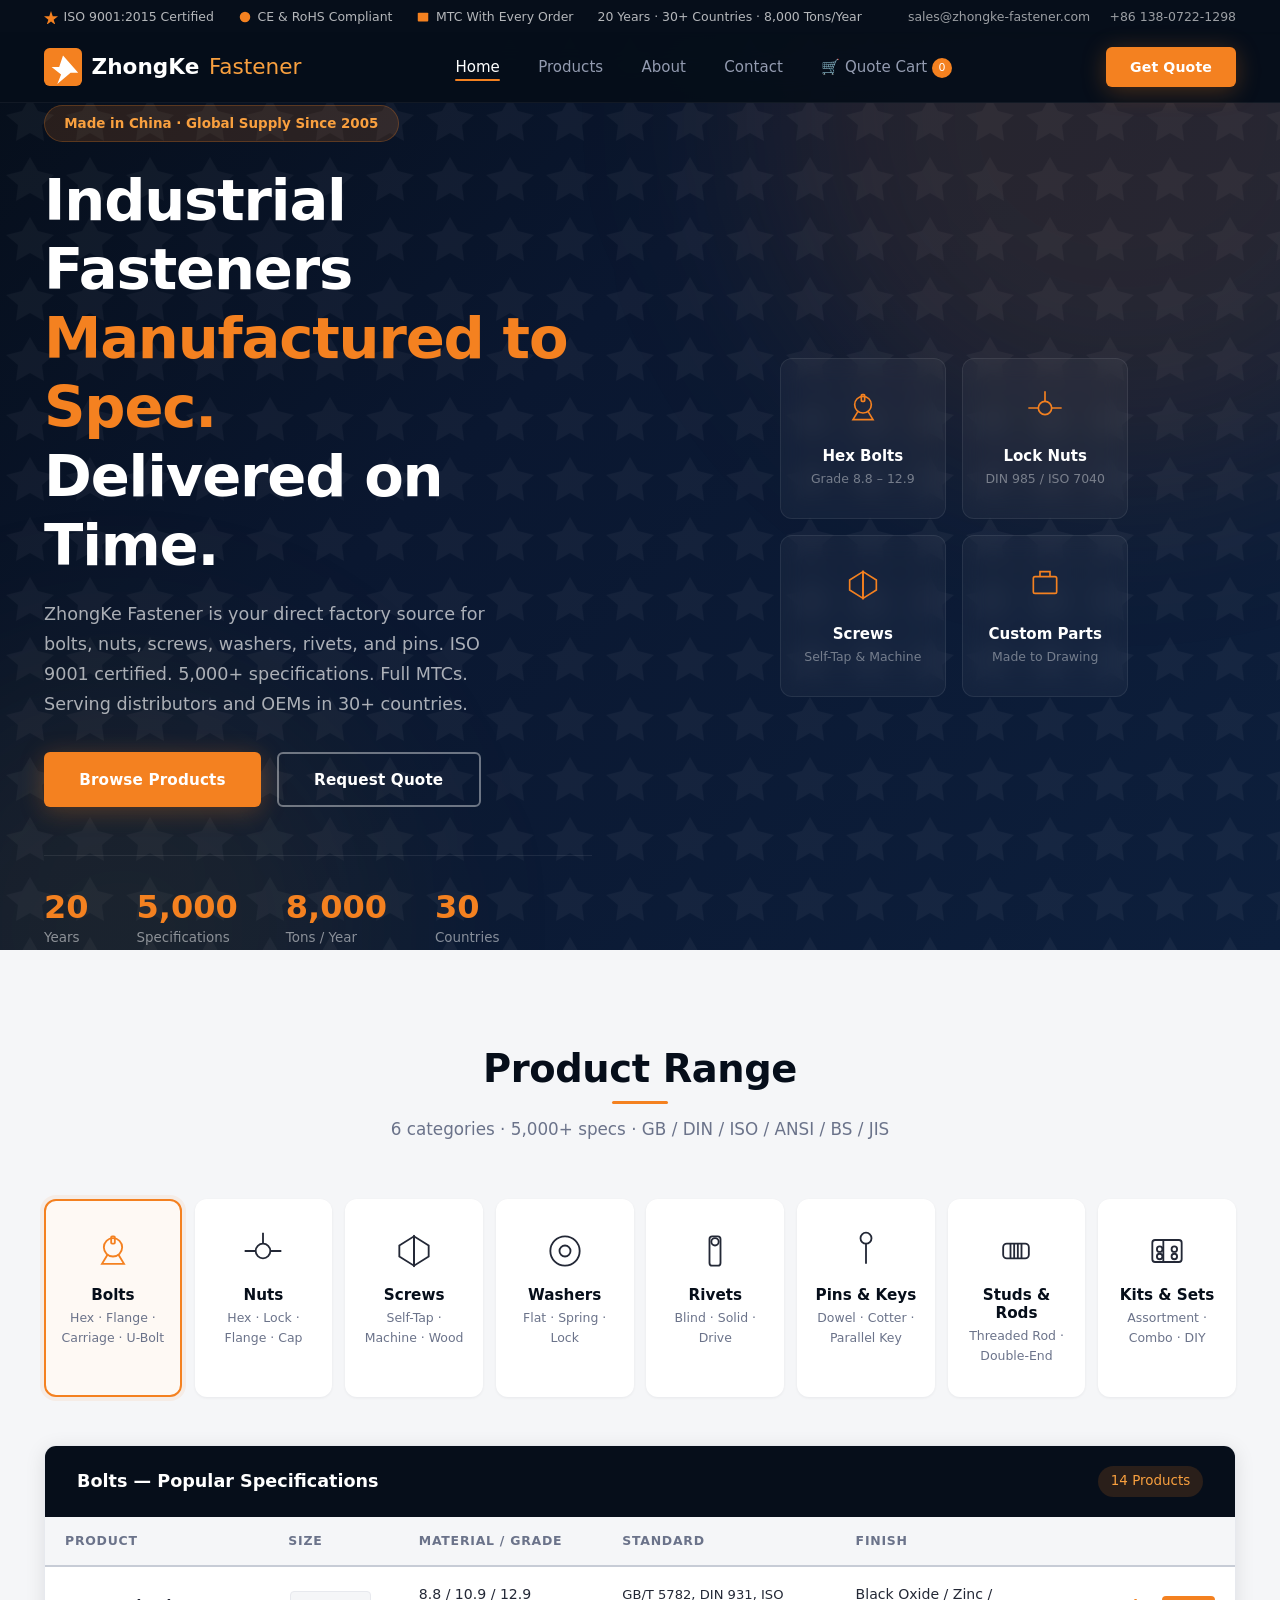
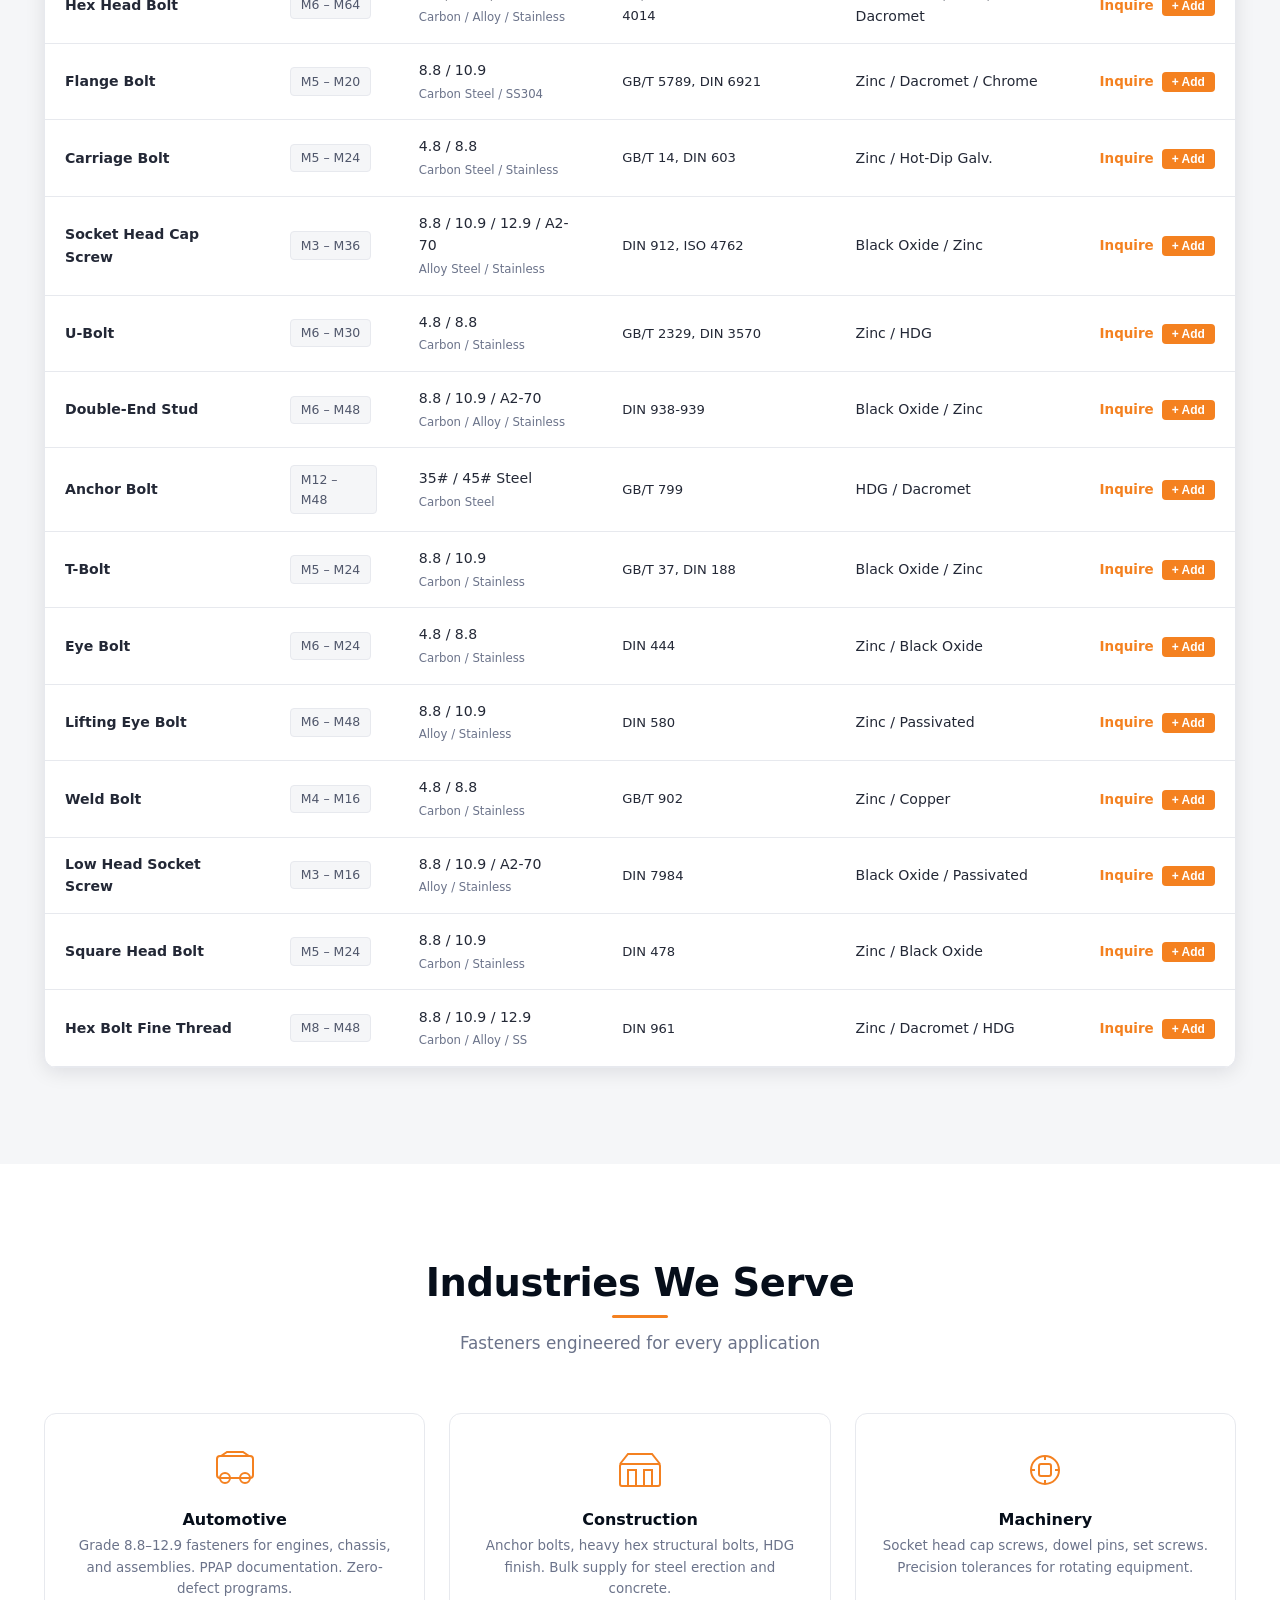
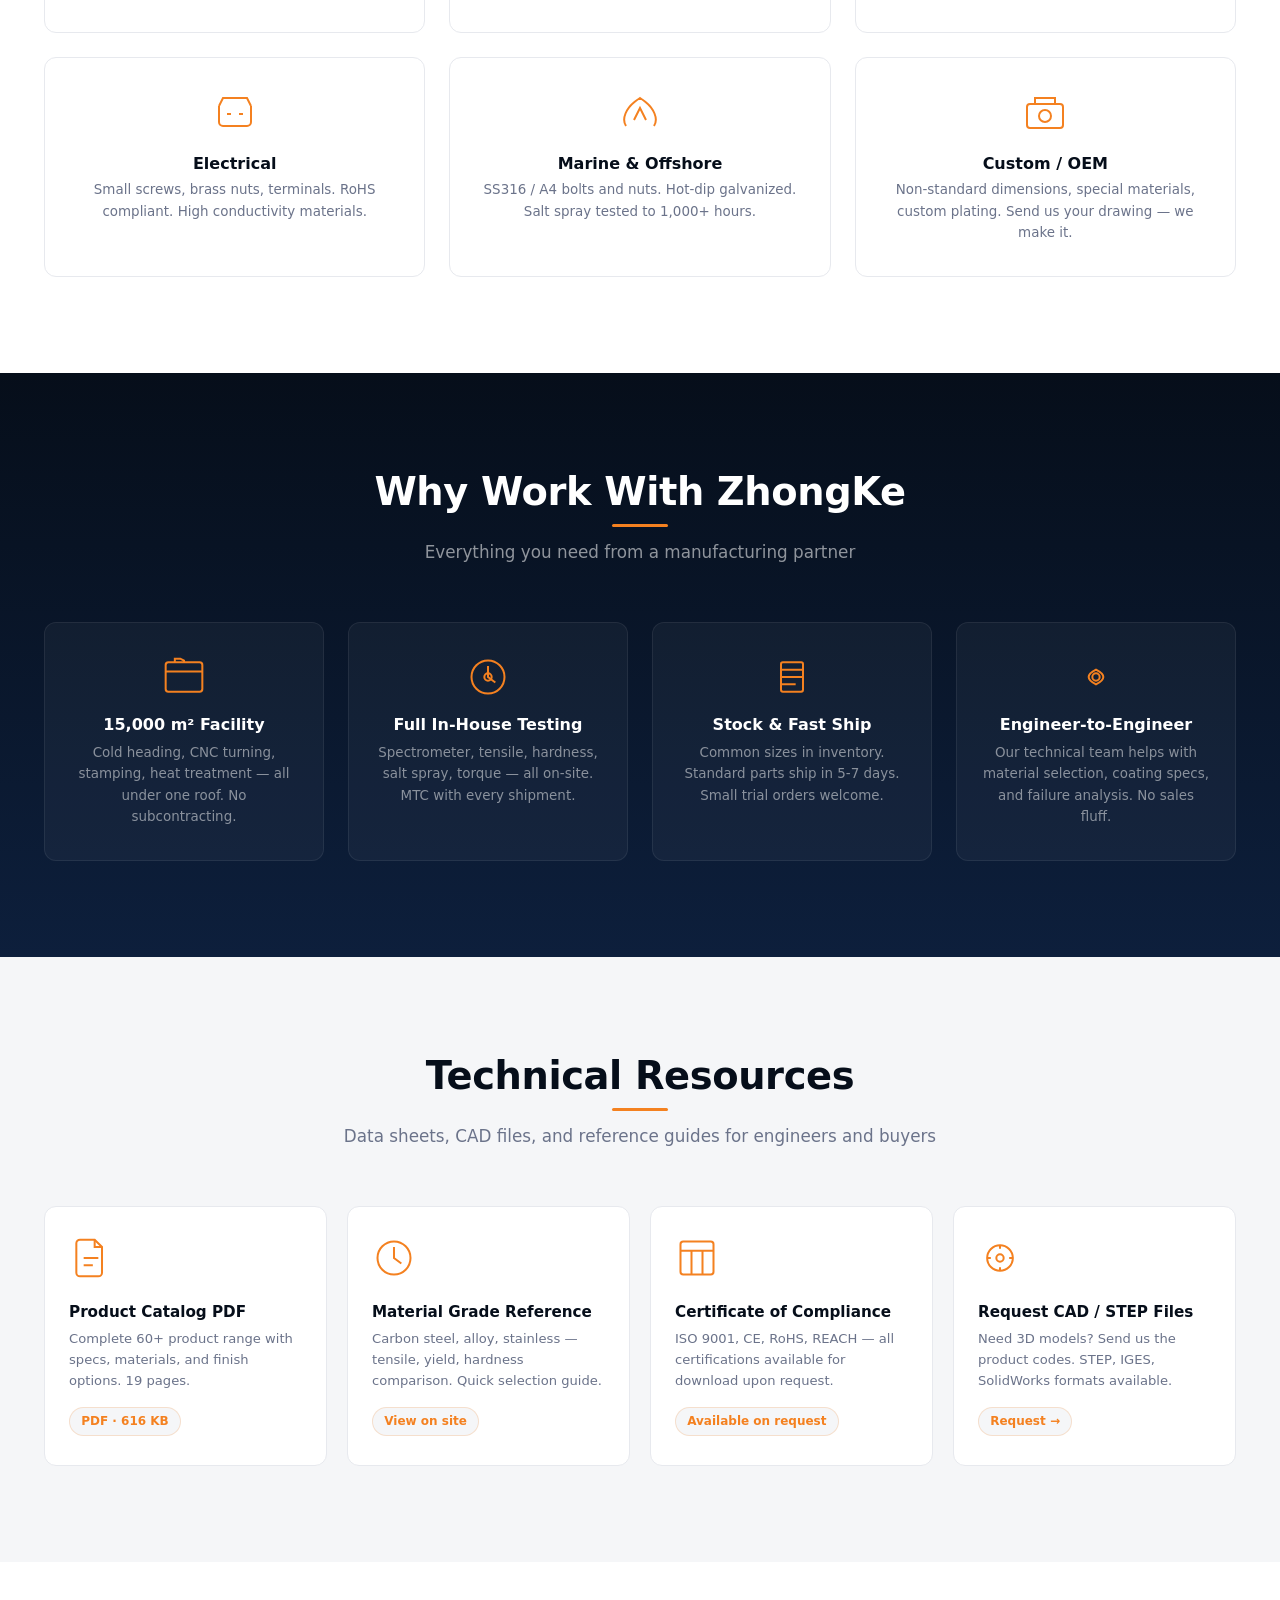
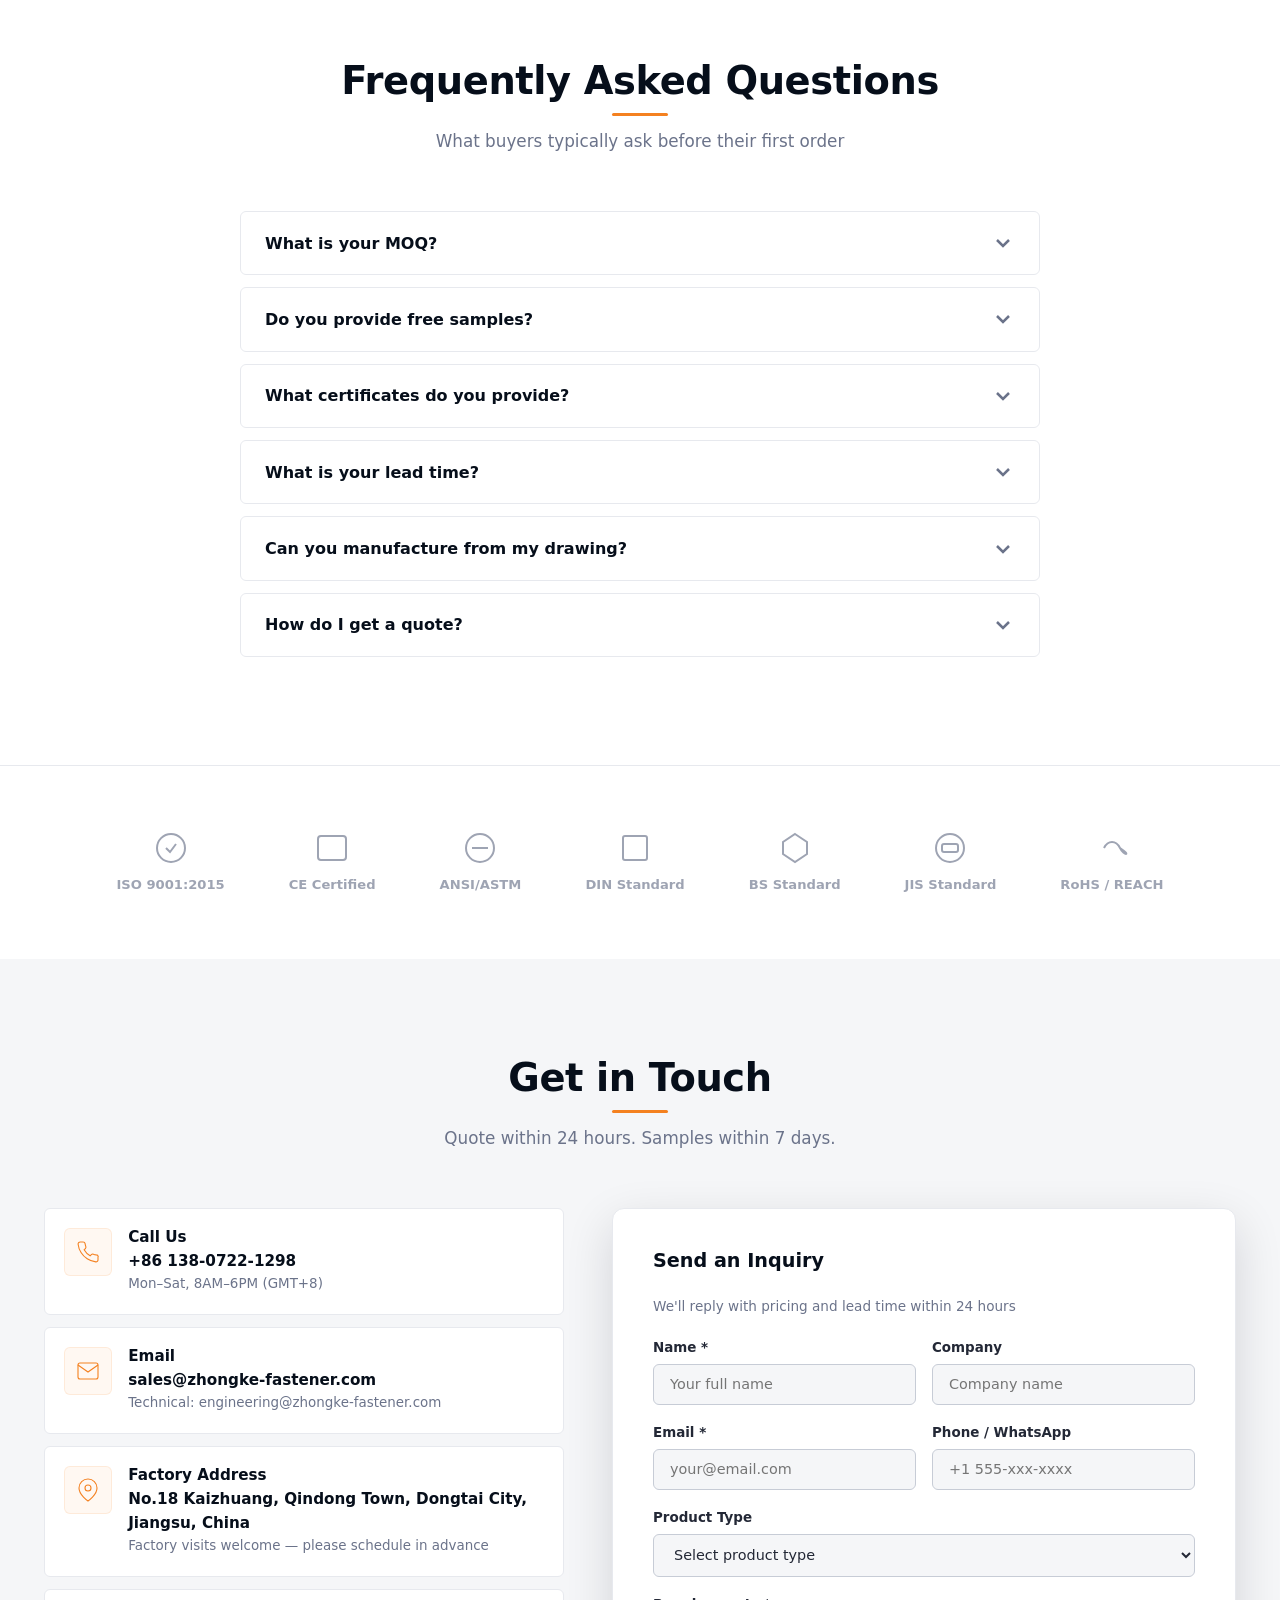
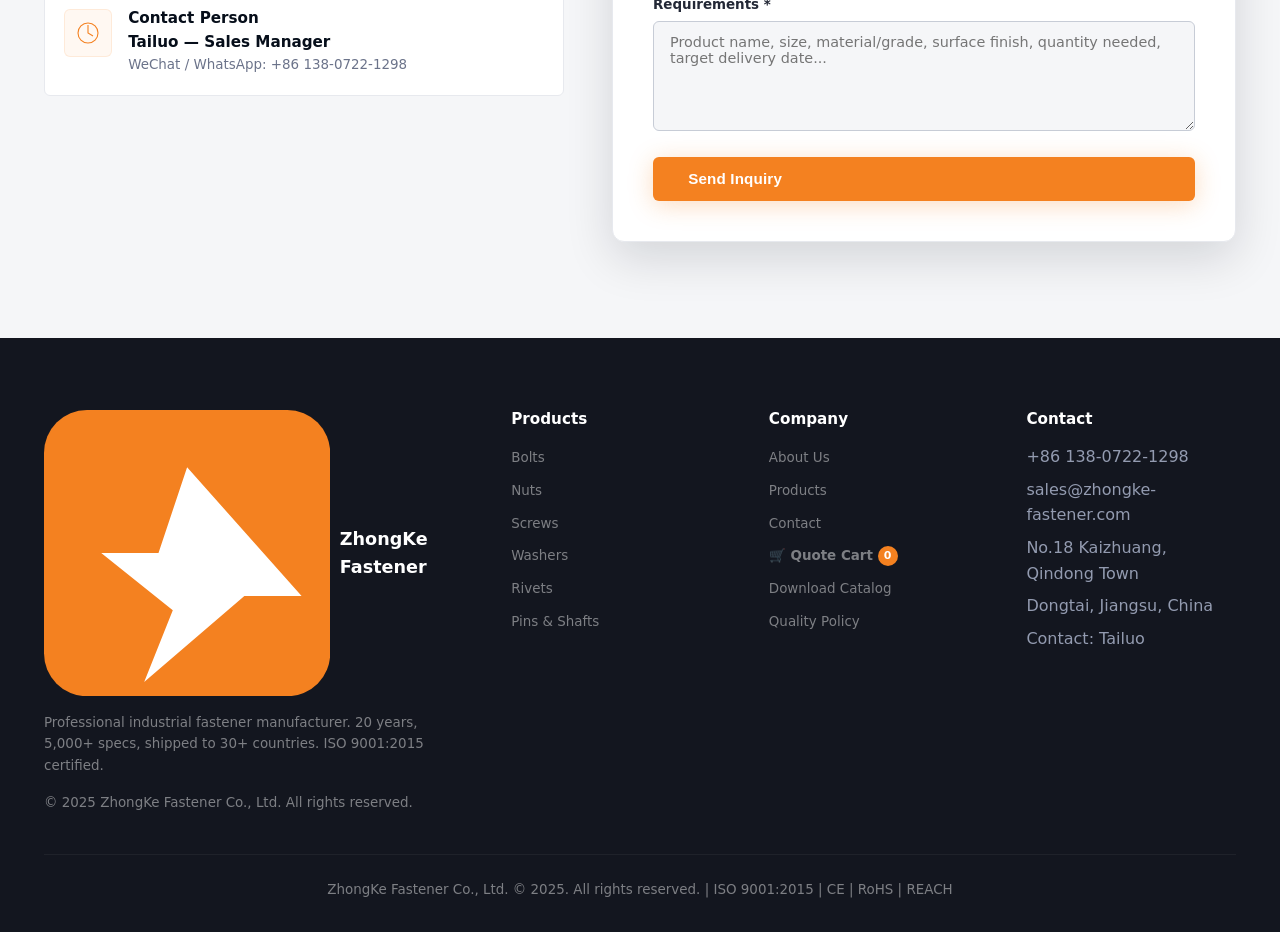
==== index.html @ 5b708c22 "Add Quote Cart + PayPal checkout to website - New cart.js: localStorage-based quote cart with add/re" ====
<!DOCTYPE html>
<html lang="en">
<head>
  <meta charset="UTF-8">
  <meta name="viewport" content="width=device-width, initial-scale=1.0">
  <meta name="description" content="ZhongKe Fastener — ISO 9001 certified industrial fastener manufacturer. Bolts, nuts, screws, washers, rivets, pins. 20 years, 5,000+ specs, shipped to 30+ countries.">
  <title>ZhongKe Fastener | Industrial Fasteners Manufacturer — Bolts, Nuts, Screws</title>
  <link rel="stylesheet" href="css/style.css">
</head>
<body>

  <!-- ====== TOP TRUST BAR ====== -->
  <div class="trust-bar">
    <div class="container">
      <div class="trust-items">
        <span><svg viewBox="0 0 16 16" fill="currentColor" width="14" height="14"><path d="M8 1l2 6h6l-5 4 2 6-5-4-5 4 2-6-5-4h6z"/></svg> ISO 9001:2015 Certified</span>
        <span><svg viewBox="0 0 16 16" fill="currentColor" width="14" height="14"><circle cx="8" cy="8" r="6"/><path d="M5 8l2 2 4-4"/></svg> CE & RoHS Compliant</span>
        <span><svg viewBox="0 0 16 16" fill="currentColor" width="14" height="14"><rect x="2" y="3" width="12" height="10" rx="1"/><path d="M5 7l2 2 4-4"/></svg> MTC With Every Order</span>
        <span>20 Years · 30+ Countries · 8,000 Tons/Year</span>
      </div>
      <div class="trust-contact">
        <a href="mailto:sales@zhongke-fastener.com">sales@zhongke-fastener.com</a>
        <a href="tel:+8613807221298">+86 138-0722-1298</a>
      </div>
    </div>
  </div>

  <!-- ====== NAVIGATION ====== -->
  <nav class="navbar" id="navbar">
    <div class="container">
      <a href="index.html" class="nav-logo">
        <svg viewBox="0 0 40 40" fill="none"><rect width="40" height="40" rx="6" fill="#f48120"/><path d="M20 8l-4 12H8l10 8-4 10 14-12h8L20 8z" fill="#fff"/></svg>
        ZhongKe <span>Fastener</span>
      </a>
      <ul class="nav-links" id="navLinks">
        <li><a href="index.html" class="active">Home</a></li>
        <li><a href="products.html">Products</a></li>
        <li><a href="about.html">About</a></li>
        <li><a href="contact.html">Contact</a></li>
        <li><a href="cart.html" class="cart-nav-link">🛒 Quote Cart <span class="cart-badge" style="display:none;background:var(--orange);color:#fff;border-radius:50%;width:20px;height:20px;font-size:11px;align-items:center;justify-content:center;vertical-align:middle;">0</span></a></li>
      </ul>
      <div class="nav-cta"><a href="contact.html" class="btn btn-primary">Get Quote</a></div>
      <button class="mobile-toggle" id="mobileToggle" aria-label="Menu"><span></span><span></span><span></span></button>
    </div>
  </nav>

  <!-- ====== HERO ====== -->
  <section class="hero">
    <div class="hero-bg-pattern"></div>
    <div class="hero-glow-1"></div><div class="hero-glow-2"></div>
    <div class="container">
      <div class="hero-content">
        <span class="hero-badge">Made in China · Global Supply Since 2005</span>
        <h1>Industrial Fasteners<br><span>Manufactured to Spec.</span><br>Delivered on Time.</h1>
        <p>ZhongKe Fastener is your direct factory source for bolts, nuts, screws, washers, rivets, and pins. ISO 9001 certified. 5,000+ specifications. Full MTCs. Serving distributors and OEMs in 30+ countries.</p>
        <div class="hero-buttons">
          <a href="products.html" class="btn btn-primary">Browse Products</a>
          <a href="contact.html" class="btn btn-outline">Request Quote</a>
        </div>
        <div class="hero-stats">
          <div class="hero-stat"><h3 class="stat-num" data-target="20">0</h3><p>Years</p></div>
          <div class="hero-stat"><h3 class="stat-num" data-target="5000">0</h3><p>Specifications</p></div>
          <div class="hero-stat"><h3 class="stat-num" data-target="8000">0</h3><p>Tons / Year</p></div>
          <div class="hero-stat"><h3 class="stat-num" data-target="30">0</h3><p>Countries</p></div>
        </div>
      </div>
      <div class="hero-visual">
        <div class="hero-prod-grid">
          <div class="hero-prod-card"><svg viewBox="0 0 48 48" fill="none" stroke="currentColor" stroke-width="2"><circle cx="24" cy="20" r="10"/><rect x="22" y="8" width="4" height="8" rx="1"/><path d="M18 28l-6 10h24l-6-10"/></svg><h4>Hex Bolts</h4><p>Grade 8.8 – 12.9</p></div>
          <div class="hero-prod-card"><svg viewBox="0 0 48 48" fill="none" stroke="currentColor" stroke-width="2"><circle cx="24" cy="24" r="8"/><path d="M24 4v12M4 24h12M44 24H32"/></svg><h4>Lock Nuts</h4><p>DIN 985 / ISO 7040</p></div>
          <div class="hero-prod-card"><svg viewBox="0 0 48 48" fill="none" stroke="currentColor" stroke-width="2"><path d="M24 40V8l16 10v12L24 40z"/><path d="M8 18l16-10v32L8 30V18z"/></svg><h4>Screws</h4><p>Self-Tap & Machine</p></div>
          <div class="hero-prod-card"><svg viewBox="0 0 48 48" fill="none" stroke="currentColor" stroke-width="2"><rect x="10" y="14" width="28" height="20" rx="2"/><path d="M18 14V8h12v6"/></svg><h4>Custom Parts</h4><p>Made to Drawing</p></div>
        </div>
      </div>
    </div>
  </section>

  <!-- ====== PRODUCT PREVIEW ====== -->
  <section class="products" id="products">
    <div class="container">
      <div class="section-title"><h2>Product Range</h2><p>6 categories · 5,000+ specs · GB / DIN / ISO / ANSI / BS / JIS</p></div>
      <div class="product-categories">
        <div class="cat-card active" data-cat="bolts"><div class="cat-icon"><svg viewBox="0 0 48 48" fill="none" stroke="currentColor" stroke-width="2"><circle cx="24" cy="20" r="10"/><rect x="22" y="8" width="4" height="8" rx="1"/><path d="M18 28l-6 10h24l-6-10"/></svg></div><h3>Bolts</h3><p>Hex · Flange · Carriage · U-Bolt</p></div>
        <div class="cat-card" data-cat="nuts"><div class="cat-icon"><svg viewBox="0 0 48 48" fill="none" stroke="currentColor" stroke-width="2"><circle cx="24" cy="24" r="8"/><path d="M24 4v12M4 24h12M44 24H32"/></svg></div><h3>Nuts</h3><p>Hex · Lock · Flange · Cap</p></div>
        <div class="cat-card" data-cat="screws"><div class="cat-icon"><svg viewBox="0 0 48 48" fill="none" stroke="currentColor" stroke-width="2"><path d="M24 40V8l16 10v12L24 40z"/><path d="M8 18l16-10v32L8 30V18z"/></svg></div><h3>Screws</h3><p>Self-Tap · Machine · Wood</p></div>
        <div class="cat-card" data-cat="washers"><div class="cat-icon"><svg viewBox="0 0 48 48" fill="none" stroke="currentColor" stroke-width="2"><circle cx="24" cy="24" r="16"/><circle cx="24" cy="24" r="6"/></svg></div><h3>Washers</h3><p>Flat · Spring · Lock</p></div>
        <div class="cat-card" data-cat="rivets"><div class="cat-icon"><svg viewBox="0 0 48 48" fill="none" stroke="currentColor" stroke-width="2"><rect x="18" y="8" width="12" height="32" rx="3"/><circle cx="24" cy="14" r="4"/></svg></div><h3>Rivets</h3><p>Blind · Solid · Drive</p></div>
        <div class="cat-card" data-cat="pins"><div class="cat-icon"><svg viewBox="0 0 48 48" fill="none" stroke="currentColor" stroke-width="2"><circle cx="24" cy="10" r="6"/><path d="M24 16v22"/></svg></div><h3>Pins & Keys</h3><p>Dowel · Cotter · Parallel Key</p></div>
        <div class="cat-card" data-cat="studs"><div class="cat-icon"><svg viewBox="0 0 48 48" fill="none" stroke="currentColor" stroke-width="2"><rect x="10" y="16" width="28" height="16" rx="4"/><line x1="18" y1="16" x2="18" y2="32"/><line x1="22" y1="16" x2="22" y2="32"/><line x1="26" y1="16" x2="26" y2="32"/><line x1="30" y1="16" x2="30" y2="32"/></svg></div><h3>Studs & Rods</h3><p>Threaded Rod · Double-End</p></div>
        <div class="cat-card" data-cat="kits"><div class="cat-icon"><svg viewBox="0 0 48 48" fill="none" stroke="currentColor" stroke-width="2"><rect x="8" y="12" width="32" height="24" rx="3"/><path d="M20 12v24"/><circle cx="16" cy="22" r="3"/><circle cx="16" cy="30" r="3"/><circle cx="32" cy="22" r="3"/><circle cx="32" cy="30" r="3"/></svg></div><h3>Kits & Sets</h3><p>Assortment · Combo · DIY</p></div>
      </div>
      <div class="product-table-wrapper" id="productTable">
        <div class="product-table-header"><h3 id="tableTitle">Bolts — Popular Specifications</h3><span class="product-count" id="productCount">12 Products</span></div>
        <div style="overflow-x:auto;"><table class="product-table"><thead><tr><th>Product</th><th>Size</th><th>Material / Grade</th><th>Standard</th><th>Finish</th><th></th></tr></thead><tbody id="tableBody"></tbody></table></div>
      </div>
    </div>
  </section>

  <!-- ====== INDUSTRY APPLICATIONS (NEW) ====== -->
  <section class="applications">
    <div class="container">
      <div class="section-title"><h2>Industries We Serve</h2><p>Fasteners engineered for every application</p></div>
      <div class="app-grid">
        <div class="app-card">
          <div class="app-icon"><svg viewBox="0 0 48 48" fill="none" stroke="currentColor" stroke-width="2"><rect x="6" y="10" width="36" height="22" rx="3"/><circle cx="14" cy="32" r="5"/><circle cx="34" cy="32" r="5"/><path d="M10 10l6-4h16l6 4"/></svg></div>
          <h4>Automotive</h4><p>Grade 8.8–12.9 fasteners for engines, chassis, and assemblies. PPAP documentation. Zero-defect programs.</p>
        </div>
        <div class="app-card">
          <div class="app-icon"><svg viewBox="0 0 48 48" fill="none" stroke="currentColor" stroke-width="2"><rect x="4" y="18" width="40" height="22" rx="2"/><path d="M4 18l8-10h24l8 10"/><rect x="12" y="24" width="8" height="16"/><rect x="28" y="24" width="8" height="16"/></svg></div>
          <h4>Construction</h4><p>Anchor bolts, heavy hex structural bolts, HDG finish. Bulk supply for steel erection and concrete.</p>
        </div>
        <div class="app-card">
          <div class="app-icon"><svg viewBox="0 0 48 48" fill="none" stroke="currentColor" stroke-width="2"><circle cx="24" cy="24" r="14"/><path d="M24 10v4M24 34v4M10 24h4M34 24h4"/><rect x="18" y="18" width="12" height="12" rx="2"/></svg></div>
          <h4>Machinery</h4><p>Socket head cap screws, dowel pins, set screws. Precision tolerances for rotating equipment.</p>
        </div>
        <div class="app-card">
          <div class="app-icon"><svg viewBox="0 0 48 48" fill="none" stroke="currentColor" stroke-width="2"><path d="M8 16l4-8h24l4 8M8 16v16a4 4 0 004 4h24a4 4 0 004-4V16"/><path d="M16 24h4M28 24h4"/></svg></div>
          <h4>Electrical</h4><p>Small screws, brass nuts, terminals. RoHS compliant. High conductivity materials.</p>
        </div>
        <div class="app-card">
          <div class="app-icon"><svg viewBox="0 0 48 48" fill="none" stroke="currentColor" stroke-width="2"><path d="M10 36C6 30 8 18 24 8c16 10 18 22 14 28"/><path d="M18 30l6-12 6 12"/></svg></div>
          <h4>Marine & Offshore</h4><p>SS316 / A4 bolts and nuts. Hot-dip galvanized. Salt spray tested to 1,000+ hours.</p>
        </div>
        <div class="app-card">
          <div class="app-icon"><svg viewBox="0 0 48 48" fill="none" stroke="currentColor" stroke-width="2"><rect x="6" y="14" width="36" height="24" rx="3"/><path d="M14 14V8h20v6"/><circle cx="24" cy="26" r="6"/></svg></div>
          <h4>Custom / OEM</h4><p>Non-standard dimensions, special materials, custom plating. Send us your drawing — we make it.</p>
        </div>
      </div>
    </div>
  </section>

  <!-- ====== WHY US ====== -->
  <section class="capability">
    <div class="container">
      <div class="section-title"><h2>Why Work With ZhongKe</h2><p>Everything you need from a manufacturing partner</p></div>
      <div class="cap-grid">
        <div class="cap-card">
          <div class="cap-icon"><svg viewBox="0 0 48 48" fill="none" stroke="currentColor" stroke-width="2.2"><rect x="4" y="8" width="40" height="32" rx="3"/><path d="M4 18h40M14 8V4h6l4 2v2"/></svg></div>
          <h3>15,000 m² Facility</h3>
          <p>Cold heading, CNC turning, stamping, heat treatment — all under one roof. No subcontracting.</p>
        </div>
        <div class="cap-card">
          <div class="cap-icon"><svg viewBox="0 0 48 48" fill="none" stroke="currentColor" stroke-width="2.2"><circle cx="24" cy="24" r="18"/><path d="M24 12v12l8 6"/><circle cx="24" cy="24" r="4"/></svg></div>
          <h3>Full In-House Testing</h3>
          <p>Spectrometer, tensile, hardness, salt spray, torque — all on-site. MTC with every shipment.</p>
        </div>
        <div class="cap-card">
          <div class="cap-icon"><svg viewBox="0 0 48 48" fill="none" stroke="currentColor" stroke-width="2.2"><rect x="12" y="8" width="24" height="32" rx="2"/><path d="M12 16h24M12 24h24M12 32h16"/></svg></div>
          <h3>Stock & Fast Ship</h3>
          <p>Common sizes in inventory. Standard parts ship in 5-7 days. Small trial orders welcome.</p>
        </div>
        <div class="cap-card">
          <div class="cap-icon"><svg viewBox="0 0 48 48" fill="none" stroke="currentColor" stroke-width="2.2"><path d="M16 24c0-4 8-8 8-8s8 4 8 8-8 8-8 8-8-4-8-8z"/><circle cx="24" cy="24" r="4"/></svg></div>
          <h3>Engineer-to-Engineer</h3>
          <p>Our technical team helps with material selection, coating specs, and failure analysis. No sales fluff.</p>
        </div>
      </div>
    </div>
  </section>

  <!-- ====== TECHNICAL RESOURCES (NEW) ====== -->
  <section class="tech-resources">
    <div class="container">
      <div class="section-title"><h2>Technical Resources</h2><p>Data sheets, CAD files, and reference guides for engineers and buyers</p></div>
      <div class="resource-grid">
        <a href="catalog.html" class="resource-card">
          <div class="res-icon"><svg viewBox="0 0 48 48" fill="none" stroke="currentColor" stroke-width="2.2"><path d="M12 4h16l8 8v28a4 4 0 01-4 4H12a4 4 0 01-4-4V8a4 4 0 014-4z"/><path d="M28 4v8h8"/><path d="M16 24h16M16 32h10"/></svg></div>
          <h4>Product Catalog PDF</h4>
          <p>Complete 60+ product range with specs, materials, and finish options. 19 pages.</p>
          <span class="res-tag">PDF · 616 KB</span>
        </a>
        <div class="resource-card">
          <div class="res-icon"><svg viewBox="0 0 48 48" fill="none" stroke="currentColor" stroke-width="2.2"><circle cx="24" cy="24" r="18"/><path d="M24 12v12l8 6"/></svg></div>
          <h4>Material Grade Reference</h4>
          <p>Carbon steel, alloy, stainless — tensile, yield, hardness comparison. Quick selection guide.</p>
          <span class="res-tag">View on site</span>
        </div>
        <div class="resource-card">
          <div class="res-icon"><svg viewBox="0 0 48 48" fill="none" stroke="currentColor" stroke-width="2.2"><rect x="6" y="6" width="36" height="36" rx="3"/><path d="M6 16h36"/><path d="M18 16v26"/><path d="M30 16v26"/></svg></div>
          <h4>Certificate of Compliance</h4>
          <p>ISO 9001, CE, RoHS, REACH — all certifications available for download upon request.</p>
          <span class="res-tag">Available on request</span>
        </div>
        <a href="contact.html" class="resource-card">
          <div class="res-icon"><svg viewBox="0 0 48 48" fill="none" stroke="currentColor" stroke-width="2.2"><circle cx="24" cy="24" r="14"/><path d="M24 10v4M24 34v4M10 24h4M34 24h4"/><circle cx="24" cy="24" r="4"/></svg></div>
          <h4>Request CAD / STEP Files</h4>
          <p>Need 3D models? Send us the product codes. STEP, IGES, SolidWorks formats available.</p>
          <span class="res-tag">Request →</span>
        </a>
      </div>
    </div>
  </section>

  <!-- ====== FAQ ====== -->
  <section class="faq">
    <div class="container">
      <div class="section-title"><h2>Frequently Asked Questions</h2><p>What buyers typically ask before their first order</p></div>
      <div class="faq-list">
        <div class="faq-item"><button class="faq-question">What is your MOQ? <span class="faq-arrow"><svg viewBox="0 0 24 24" fill="none" stroke="currentColor" stroke-width="2.5"><path d="M6 9l6 6 6-6"/></svg></span></button><div class="faq-answer"><p>Standard parts: 500–1,000 pcs per size. Custom parts: 200–500 pcs. We're flexible on trial orders — contact us with your requirements.</p></div></div>
        <div class="faq-item"><button class="faq-question">Do you provide free samples? <span class="faq-arrow"><svg viewBox="0 0 24 24" fill="none" stroke="currentColor" stroke-width="2.5"><path d="M6 9l6 6 6-6"/></svg></span></button><div class="faq-answer"><p>Yes — free samples of standard products (you cover shipping). For custom parts, tooling fee applies, refundable on first production order.</p></div></div>
        <div class="faq-item"><button class="faq-question">What certificates do you provide? <span class="faq-arrow"><svg viewBox="0 0 24 24" fill="none" stroke="currentColor" stroke-width="2.5"><path d="M6 9l6 6 6-6"/></svg></span></button><div class="faq-answer"><p>ISO 9001:2015. Material Test Certificates (MTC / mill certs) with every order. PPAP Level 2, SGS/TUV/BV third-party inspection available on request.</p></div></div>
        <div class="faq-item"><button class="faq-question">What is your lead time? <span class="faq-arrow"><svg viewBox="0 0 24 24" fill="none" stroke="currentColor" stroke-width="2.5"><path d="M6 9l6 6 6-6"/></svg></span></button><div class="faq-answer"><p>Standard parts: 5–7 working days. Custom parts: 15–25 working days. Sea freight: 25–40 days. Air freight: 5–8 days. Express (DHL): 3–5 days.</p></div></div>
        <div class="faq-item"><button class="faq-question">Can you manufacture from my drawing? <span class="faq-arrow"><svg viewBox="0 0 24 24" fill="none" stroke="currentColor" stroke-width="2.5"><path d="M6 9l6 6 6-6"/></svg></span></button><div class="faq-answer"><p>Absolutely. Send PDF / DWG / STEP. Our engineers review within 24 hours. NDA available on request. Non-standard sizes, special threads, custom heads — all possible.</p></div></div>
        <div class="faq-item"><button class="faq-question">How do I get a quote? <span class="faq-arrow"><svg viewBox="0 0 24 24" fill="none" stroke="currentColor" stroke-width="2.5"><path d="M6 9l6 6 6-6"/></svg></span></button><div class="faq-answer"><p>Email sales@zhongke-fastener.com with product name, size, material/grade, finish, and quantity. We'll reply with pricing, lead time, and shipping options within 24 hours.</p></div></div>
      </div>
    </div>
  </section>

  <!-- ====== CERTIFICATIONS ====== -->
  <section class="certs">
    <div class="container">
      <div class="cert-strip">
        <div class="cert-item"><div class="cert-icon"><svg viewBox="0 0 36 36" fill="none" stroke="currentColor" stroke-width="2"><circle cx="18" cy="18" r="14"/><path d="M13 18l4 4 6-8"/></svg></div><p>ISO 9001:2015</p></div>
        <div class="cert-item"><div class="cert-icon"><svg viewBox="0 0 36 36" fill="none" stroke="currentColor" stroke-width="2"><rect x="4" y="6" width="28" height="24" rx="3"/></svg></div><p>CE Certified</p></div>
        <div class="cert-item"><div class="cert-icon"><svg viewBox="0 0 36 36" fill="none" stroke="currentColor" stroke-width="2"><circle cx="18" cy="18" r="14"/><path d="M10 18h16"/></svg></div><p>ANSI/ASTM</p></div>
        <div class="cert-item"><div class="cert-icon"><svg viewBox="0 0 36 36" fill="none" stroke="currentColor" stroke-width="2"><rect x="6" y="6" width="24" height="24" rx="2"/></svg></div><p>DIN Standard</p></div>
        <div class="cert-item"><div class="cert-icon"><svg viewBox="0 0 36 36" fill="none" stroke="currentColor" stroke-width="2"><path d="M18 4l12 8v12l-12 8-12-8V12z"/></svg></div><p>BS Standard</p></div>
        <div class="cert-item"><div class="cert-icon"><svg viewBox="0 0 36 36" fill="none" stroke="currentColor" stroke-width="2"><circle cx="18" cy="18" r="14"/><rect x="10" y="14" width="16" height="8" rx="2"/></svg></div><p>JIS Standard</p></div>
        <div class="cert-item"><div class="cert-icon"><svg viewBox="0 0 36 36" fill="none" stroke="currentColor" stroke-width="2"><path d="M10 18c4-8 12-8 16 0 4 8 12 8 0 0"/></svg></div><p>RoHS / REACH</p></div>
      </div>
    </div>
  </section>

  <!-- ====== CONTACT ====== -->
  <section class="contact" id="contact">
    <div class="container">
      <div class="section-title"><h2>Get in Touch</h2><p>Quote within 24 hours. Samples within 7 days.</p></div>
      <div class="contact-grid">
        <div class="contact-info">
          <div class="contact-card">
            <div class="contact-icon-big"><svg viewBox="0 0 48 48" fill="none" stroke="currentColor" stroke-width="2.2"><path d="M44 33.8v6a4 4 0 01-4.4 4A39.6 39.6 0 0122.4 37.6a39 39 0 01-12-12A39.6 39.6 0 014.2 8.4 4 4 0 018.2 4h6a4 4 0 014 3.4c.26 1.9.72 3.8 1.4 5.6a4 4 0 01-.9 4.2l-2.5 2.5a32 32 0 0012 12l2.5-2.5a4 4 0 014.2-.9c1.8.7 3.7 1.1 5.6 1.4a4 4 0 014 3.4z"/></svg></div>
            <div><h3>Call Us</h3><p class="contact-val">+86 138-0722-1298</p><p>Mon–Sat, 8AM–6PM (GMT+8)</p></div>
          </div>
          <div class="contact-card">
            <div class="contact-icon-big"><svg viewBox="0 0 48 48" fill="none" stroke="currentColor" stroke-width="2.2"><path d="M8 8h32c2.2 0 4 1.8 4 4v24c0 2.2-1.8 4-4 4H8c-2.2 0-4-1.8-4-4V12c0-2.2 1.8-4 4-4z"/><polyline points="44,12 24,26 4,12"/></svg></div>
            <div><h3>Email</h3><p class="contact-val">sales@zhongke-fastener.com</p><p>Technical: engineering@zhongke-fastener.com</p></div>
          </div>
          <div class="contact-card">
            <div class="contact-icon-big"><svg viewBox="0 0 48 48" fill="none" stroke="currentColor" stroke-width="2.2"><path d="M42 20c0 14-18 26-18 26S6 34 6 20a18 18 0 0136 0z"/><circle cx="24" cy="20" r="6"/></svg></div>
            <div><h3>Factory Address</h3><p class="contact-val">No.18 Kaizhuang, Qindong Town, Dongtai City, Jiangsu, China</p><p>Factory visits welcome — please schedule in advance</p></div>
          </div>
          <div class="contact-card">
            <div class="contact-icon-big"><svg viewBox="0 0 48 48" fill="none" stroke="currentColor" stroke-width="2.2"><circle cx="24" cy="24" r="20"/><path d="M24 8v16l10 6"/></svg></div>
            <div><h3>Contact Person</h3><p class="contact-val">Tailuo — Sales Manager</p><p>WeChat / WhatsApp: +86 138-0722-1298</p></div>
          </div>
        </div>
        <form class="inquiry-form" id="inquiryForm">
          <h3>Send an Inquiry</h3>
          <p style="color:var(--gray-500);font-size:0.85rem;margin-bottom:1.2rem;">We'll reply with pricing and lead time within 24 hours</p>
          <div class="form-row">
            <div class="form-group"><label>Name *</label><input type="text" placeholder="Your full name" required></div>
            <div class="form-group"><label>Company</label><input type="text" placeholder="Company name"></div>
          </div>
          <div class="form-row">
            <div class="form-group"><label>Email *</label><input type="email" placeholder="your@email.com" required></div>
            <div class="form-group"><label>Phone / WhatsApp</label><input type="tel" placeholder="+1 555-xxx-xxxx"></div>
          </div>
          <div class="form-group"><label>Product Type</label>
            <select>
              <option value="">Select product type</option>
              <option value="bolts">Bolts</option><option value="nuts">Nuts</option>
              <option value="screws">Screws</option><option value="washers">Washers</option>
              <option value="rivets">Rivets</option><option value="pins">Pins & Shafts</option>
              <option value="custom">Custom Parts</option><option value="other">Other</option>
            </select>
          </div>
          <div class="form-group full"><label>Requirements *</label><textarea placeholder="Product name, size, material/grade, surface finish, quantity needed, target delivery date..." required></textarea></div>
          <button type="submit" class="btn btn-primary" style="width:100%;">Send Inquiry</button>
        </form>
      </div>
    </div>
  </section>

  <!-- ====== FOOTER ====== -->
  <footer class="footer">
    <div class="container">
      <div class="footer-grid">
        <div>
          <div class="footer-logo">
            <svg viewBox="0 0 40 40" fill="none"><rect width="40" height="40" rx="6" fill="#f48120"/><path d="M20 8l-4 12H8l10 8-4 10 14-12h8L20 8z" fill="#fff"/></svg>
            <span>ZhongKe Fastener</span>
          </div>
          <p style="margin:1rem 0;">Professional industrial fastener manufacturer. 20 years, 5,000+ specs, shipped to 30+ countries. ISO 9001:2015 certified.</p>
          <p>&copy; 2025 ZhongKe Fastener Co., Ltd. All rights reserved.</p>
        </div>
        <div><h4>Products</h4><ul class="footer-links"><li><a href="products.html">Bolts</a></li><li><a href="products.html">Nuts</a></li><li><a href="products.html">Screws</a></li><li><a href="products.html">Washers</a></li><li><a href="products.html">Rivets</a></li><li><a href="products.html">Pins & Shafts</a></li></ul></div>
        <div><h4>Company</h4><ul class="footer-links"><li><a href="about.html">About Us</a></li><li><a href="products.html">Products</a></li><li><a href="contact.html">Contact</a></li>
        <li><a href="cart.html" class="cart-nav-link">🛒 Quote Cart <span class="cart-badge" style="display:none;background:var(--orange);color:#fff;border-radius:50%;width:20px;height:20px;font-size:11px;align-items:center;justify-content:center;vertical-align:middle;">0</span></a></li><li><a href="catalog.html">Download Catalog</a></li><li><a href="#">Quality Policy</a></li></ul></div>
        <div><h4>Contact</h4><ul class="footer-links"><li>+86 138-0722-1298</li><li>sales@zhongke-fastener.com</li><li>No.18 Kaizhuang, Qindong Town</li><li>Dongtai, Jiangsu, China</li><li>Contact: Tailuo</li></ul></div>
      </div>
      <div class="footer-bottom"><p>ZhongKe Fastener Co., Ltd. &copy; 2025. All rights reserved. | ISO 9001:2015 | CE | RoHS | REACH</p></div>
    </div>
  </footer>

  <button class="scroll-top" id="scrollTop" aria-label="Top"><svg viewBox="0 0 24 24" fill="none" stroke="currentColor" stroke-width="2.5" width="20" height="20"><path d="M18 15l-6-6-6 6"/></svg></button>

  <script src="js/cart.js"></script>
  <script src="js/main.js"></script>
</body>
</html>
---- css/style.css ----
/* ============================================
   ZhongKe Fastener - Professional Website
   ============================================ */

:root {
  --blue-dark: #060e1a;
  --blue: #0d1f3c;
  --blue-mid: #15315e;
  --orange: #f48120;
  --orange-light: #f9a03f;
  --orange-glow: #fcc88c;
  --gold: #d4a017;
  --steel: #94a3b8;
  --white: #ffffff;
  --gray-50: #f5f6f8;
  --gray-100: #e7e9ee;
  --gray-200: #c7ccd6;
  --gray-300: #939bb0;
  --gray-500: #6b738a;
  --gray-600: #50576b;
  --gray-800: #232836;
  --gray-900: #13161f;
  --green: #0ea95a;
  --shadow-sm: 0 1px 3px rgba(6,14,26,0.06);
  --shadow: 0 4px 20px rgba(6,14,26,0.10);
  --shadow-lg: 0 16px 48px rgba(6,14,26,0.14);
  --shadow-orange: 0 4px 24px rgba(244,129,32,0.28);
  --radius: 6px;
  --radius-lg: 12px;
  --transition: 0.22s cubic-bezier(0.4, 0, 0.2, 1);
}

/* --- Reset --- */
*, *::before, *::after { box-sizing: border-box; margin: 0; padding: 0; }
html { scroll-behavior: smooth; font-size: 16px; }
body {
  font-family: 'Inter', 'Segoe UI', 'PingFang SC', 'Microsoft YaHei', system-ui, -apple-system, sans-serif;
  color: var(--gray-800);
  background: var(--white);
  line-height: 1.6;
  overflow-x: hidden;
  -webkit-font-smoothing: antialiased;
}
a { text-decoration: none; color: inherit; }
ul { list-style: none; }
img { max-width: 100%; display: block; }
h1, h2, h3, h4 { font-weight: 800; line-height: 1.2; color: var(--blue-dark); }
h1 { font-size: clamp(2.4rem, 4.5vw, 3.6rem); letter-spacing: -0.02em; }
h2 { font-size: clamp(1.7rem, 3.2vw, 2.4rem); letter-spacing: -0.01em; }
h3 { font-size: 1.2rem; }

.section-title { text-align: center; margin-bottom: 3.5rem; }
.section-title h2 { display: inline-block; padding-bottom: 0.75rem; position: relative; }
.section-title h2::after {
  content: '';
  position: absolute; bottom: 0; left: 50%; transform: translateX(-50%);
  width: 56px; height: 3px; background: var(--orange); border-radius: 2px;
}
.section-title p { color: var(--gray-500); margin-top: 0.75rem; font-size: 1.05rem; }
.container { max-width: 1240px; margin: 0 auto; padding: 0 1.5rem; }

/* --- Buttons --- */
.btn {
  display: inline-flex; align-items: center; gap: 0.5rem;
  padding: 0.85rem 2.2rem; border-radius: var(--radius);
  font-weight: 700; font-size: 0.95rem; transition: all var(--transition);
  cursor: pointer; border: none; text-align: center; letter-spacing: 0.01em;
}
.btn-primary { background: var(--orange); color: var(--white); box-shadow: var(--shadow-orange); }
.btn-primary:hover { background: #e0730e; transform: translateY(-2px); box-shadow: 0 8px 32px rgba(244,129,32,0.40); }
.btn-outline { background: transparent; color: var(--white); border: 2px solid rgba(255,255,255,0.4); }
.btn-outline:hover { background: var(--white); color: var(--blue-dark); border-color: var(--white); }
.btn-white { background: var(--white); color: var(--blue-dark); font-weight: 700; }
.btn-white:hover { transform: translateY(-2px); box-shadow: var(--shadow-lg); }

/* ============================================
   NAVIGATION
   ============================================ */
.navbar {
  position: fixed; top: 0; left: 0; right: 0; z-index: 1000;
  background: rgba(6,14,26,0.96); backdrop-filter: blur(16px);
  border-bottom: 1px solid rgba(255,255,255,0.05); transition: all var(--transition);
}
.navbar .container { display: flex; align-items: center; justify-content: space-between; height: 70px; }
.nav-logo { display: flex; align-items: center; gap: 0.6rem; font-size: 1.35rem; font-weight: 800; color: var(--white); }
.nav-logo svg { width: 38px; height: 38px; }
.nav-links { display: flex; align-items: center; gap: 2.4rem; }
.nav-links a { color: var(--gray-300); font-weight: 500; font-size: 0.94rem; transition: color var(--transition); position: relative; }
.nav-links a::after { content: ''; position: absolute; bottom: -5px; left: 0; width: 0; height: 2px; background: var(--orange); border-radius: 1px; transition: width var(--transition); }
.nav-links a:hover, .nav-links a.active { color: var(--white); }
.nav-links a:hover::after, .nav-links a.active::after { width: 100%; }
.nav-cta .btn { padding: 0.55rem 1.5rem; font-size: 0.88rem; }
.mobile-toggle { display: none; flex-direction: column; gap: 5px; cursor: pointer; padding: 6px; background: none; border: none; }
.mobile-toggle span { display: block; width: 28px; height: 2.5px; background: var(--white); border-radius: 3px; transition: all var(--transition); }

/* ============================================
   HERO
   ============================================ */
.hero {
  position: relative; min-height: 100vh; display: flex; align-items: center;
  background: linear-gradient(135deg, var(--blue-dark) 0%, #0a1730 40%, var(--blue) 100%);
  overflow: hidden;
}
.hero-bg-pattern {
  position: absolute; inset: 0; opacity: 0.04;
  background-image: url("data:image/svg+xml,%3Csvg width='60' height='60' viewBox='0 0 60 60' xmlns='http://www.w3.org/2000/svg'%3E%3Cpath d='M30 2l8 14 16 4-12 10 2 16-14-8-14 8 2-16-12-10 16-4z' fill='%23ffffff'/%3E%3C/svg%3E");
  background-size: 60px 60px;
}
.hero-glow-1, .hero-glow-2 {
  position: absolute; border-radius: 50%; filter: blur(100px);
}
.hero-glow-1 { top: -30%; right: -15%; width: 700px; height: 700px; background: rgba(244,129,32,0.12); }
.hero-glow-2 { bottom: -25%; left: -10%; width: 500px; height: 500px; background: rgba(212,160,23,0.08); }
.hero .container { position: relative; z-index: 1; display: grid; grid-template-columns: 1fr 1fr; gap: 4rem; align-items: center; padding-top: 70px; }
.hero-content { padding-right: 1rem; }
.hero-badge { display: inline-block; background: rgba(244,129,32,0.14); color: var(--orange-light); padding: 0.4rem 1.2rem; border-radius: 50px; font-size: 0.84rem; font-weight: 600; margin-bottom: 1.5rem; border: 1px solid rgba(244,129,32,0.25); }
.hero h1 { color: var(--white); margin-bottom: 1.25rem; }
.hero h1 span { color: var(--orange); }
.hero p { color: rgba(255,255,255,0.65); font-size: 1.1rem; max-width: 480px; margin-bottom: 2rem; line-height: 1.7; }
.hero-buttons { display: flex; gap: 1rem; flex-wrap: wrap; }
.hero-stats { display: flex; gap: 3rem; margin-top: 3rem; padding-top: 2rem; border-top: 1px solid rgba(255,255,255,0.08); }
.hero-stat h3 { color: var(--orange); font-size: 2rem; font-weight: 800; }
.hero-stat p { color: rgba(255,255,255,0.5); font-size: 0.84rem; margin: 0; }
.hero-visual { display: flex; justify-content: center; align-items: center; }
.hero-prod-grid { display: grid; grid-template-columns: 1fr 1fr; gap: 1rem; }
.hero-prod-card {
  background: rgba(255,255,255,0.04); border: 1px solid rgba(255,255,255,0.08);
  border-radius: var(--radius-lg); padding: 1.8rem 1.4rem; text-align: center;
  backdrop-filter: blur(12px); transition: all var(--transition);
}
.hero-prod-card:hover { background: rgba(255,255,255,0.08); transform: translateY(-4px); border-color: rgba(244,129,32,0.3); }
.hero-prod-card svg { width: 40px; height: 40px; margin-bottom: 0.75rem; color: var(--orange); }
.hero-prod-card h4 { color: var(--white); font-size: 0.94rem; font-weight: 600; margin-bottom: 0.2rem; }
.hero-prod-card p { color: rgba(255,255,255,0.4); font-size: 0.78rem; margin: 0; }

/* ============================================
   SECTION: About
   ============================================ */
.about { padding: 6rem 0; background: var(--white); }
.about-grid { display: grid; grid-template-columns: 1fr 1fr; gap: 5rem; align-items: center; }
.about-visual { position: relative; }
.about-visual-box {
  background: linear-gradient(135deg, var(--blue-mid), var(--blue-dark));
  border-radius: var(--radius-lg); height: 380px; position: relative; overflow: hidden;
  display: flex; align-items: center; justify-content: center;
}
.about-visual-box::after {
  content: ''; position: absolute;
  top: 16px; left: 16px; right: -16px; bottom: -16px;
  border: 2.5px solid var(--orange); border-radius: var(--radius-lg); z-index: -1;
}
.about-visual-box .visual-icon {
  position: relative; z-index: 1; color: rgba(244,129,32,0.5);
}
.about-visual-box .visual-icon svg { width: 100px; height: 100px; }
.about-stats-row { display: flex; gap: 2rem; margin-top: 1.5rem; }
.about-stat-mini { text-align: center; }
.about-stat-mini .stat-num { font-size: 1.6rem; font-weight: 800; color: var(--orange); }
.about-stat-mini .stat-label { font-size: 0.8rem; color: var(--gray-500); }
.about-features { display: grid; grid-template-columns: 1fr 1fr; gap: 1.2rem; margin-top: 2rem; }
.about-feat { display: flex; align-items: flex-start; gap: 0.8rem; padding: 0.8rem; border-radius: var(--radius); transition: background var(--transition); }
.about-feat:hover { background: var(--gray-50); }
.about-feat .feat-icon {
  flex-shrink: 0; width: 44px; height: 44px; background: rgba(244,129,32,0.08);
  border-radius: var(--radius); display: flex; align-items: center; justify-content: center;
  border: 1.5px solid rgba(244,129,32,0.12);
}
.about-feat .feat-icon svg { width: 22px; height: 22px; color: var(--orange); }
.about-feat h4 { font-size: 0.94rem; margin-bottom: 0.15rem; }
.about-feat p { font-size: 0.84rem; color: var(--gray-500); }

/* ============================================
   SECTION: Products Preview
   ============================================ */
.products { padding: 6rem 0; background: var(--gray-50); }
.product-categories { display: grid; grid-template-columns: repeat(8, 1fr); gap: 0.8rem; margin-bottom: 3rem; }
.cat-card {
  background: var(--white); border-radius: var(--radius-lg); padding: 1.8rem 0.8rem;
  text-align: center; box-shadow: var(--shadow-sm); border: 2px solid transparent;
  transition: all var(--transition); cursor: pointer;
}
.cat-card:hover { transform: translateY(-5px); box-shadow: var(--shadow); border-color: var(--orange); }
.cat-card.active { border-color: var(--orange); background: #fef9f4; box-shadow: 0 0 0 4px rgba(244,129,32,0.08); }
.cat-icon { margin-bottom: 0.8rem; display: flex; justify-content: center; }
.cat-icon svg { width: 44px; height: 44px; }
.cat-card.active .cat-icon svg { color: var(--orange); }
.cat-card h3 { font-size: 0.95rem; margin-bottom: 0.2rem; }
.cat-card p { font-size: 0.78rem; color: var(--gray-500); }

.product-table-wrapper {
  background: var(--white); border-radius: var(--radius-lg); box-shadow: var(--shadow);
  overflow: hidden; border: 1px solid var(--gray-100);
}
.product-table-header { background: var(--blue-dark); color: var(--white); padding: 1.25rem 2rem; display: flex; align-items: center; justify-content: space-between; }
.product-table-header h3 { color: var(--white); font-size: 1.1rem; }
.product-count { font-size: 0.84rem; color: var(--orange-light); background: rgba(244,129,32,0.15); padding: 0.3rem 0.8rem; border-radius: 50px; }
.product-table { width: 100%; border-collapse: collapse; }
.product-table thead th { background: var(--gray-50); padding: 0.9rem 1.25rem; text-align: left; font-size: 0.78rem; font-weight: 700; color: var(--gray-500); text-transform: uppercase; letter-spacing: 0.06em; border-bottom: 2px solid var(--gray-200); }
.product-table tbody td { padding: 0.95rem 1.25rem; font-size: 0.88rem; border-bottom: 1px solid var(--gray-100); }
.product-table tbody tr:hover { background: #fafbfc; }
.spec-tag { display: inline-block; background: var(--gray-50); padding: 0.2rem 0.6rem; border-radius: 4px; font-size: 0.78rem; margin: 0.12rem; font-weight: 500; color: var(--gray-600); border: 1px solid var(--gray-100); }
.grade-tag { display: inline-block; background: rgba(14,169,90,0.08); color: #0a7a40; padding: 0.22rem 0.65rem; border-radius: 4px; font-size: 0.8rem; font-weight: 700; }
.inquiry-link { color: var(--orange); font-weight: 600; font-size: 0.84rem; white-space: nowrap; }
.inquiry-link:hover { text-decoration: underline; }

/* ============================================
   SECTION: Production Process (NEW)
   ============================================ */
.process { padding: 6rem 0; background: var(--white); }
.process-steps {
  display: grid; grid-template-columns: repeat(5, 1fr); gap: 1rem;
  position: relative;
}
.process-steps::before {
  content: '';
  position: absolute; top: 44px; left: 10%; right: 10%; height: 2px;
  background: linear-gradient(90deg, var(--gray-200), var(--orange), var(--gray-200));
  z-index: 0;
}
.process-step {
  text-align: center; position: relative; z-index: 1;
}
.process-step .step-circle {
  width: 88px; height: 88px; margin: 0 auto 1rem;
  background: var(--white); border: 2.5px solid var(--gray-200);
  border-radius: 50%; display: flex; align-items: center; justify-content: center;
  transition: all var(--transition);
}
.process-step:hover .step-circle { border-color: var(--orange); background: #fef9f4; transform: scale(1.05); }
.process-step .step-circle svg { width: 38px; height: 38px; color: var(--gray-500); transition: color var(--transition); }
.process-step:hover .step-circle svg { color: var(--orange); }
.process-step .step-num {
  font-size: 0.75rem; font-weight: 800; color: var(--orange);
  background: rgba(244,129,32,0.1); padding: 0.15rem 0.5rem; border-radius: 20px;
  display: inline-block; margin-bottom: 0.5rem;
}
.process-step h4 { font-size: 0.94rem; margin-bottom: 0.25rem; }
.process-step p { font-size: 0.8rem; color: var(--gray-500); }

/* ============================================
   SECTION: Material Grade Table (NEW)
   ============================================ */
.material-ref { padding: 6rem 0; background: var(--gray-50); }
.grade-table-wrapper {
  background: var(--white); border-radius: var(--radius-lg); box-shadow: var(--shadow);
  overflow: hidden;
}
.grade-table { width: 100%; border-collapse: collapse; }
.grade-table thead th {
  background: var(--blue-dark); color: var(--white); padding: 1rem 1.25rem;
  text-align: left; font-size: 0.82rem; font-weight: 700; text-transform: uppercase; letter-spacing: 0.05em;
}
.grade-table thead th:first-child { border-radius: var(--radius-lg) 0 0 0; }
.grade-table thead th:last-child { border-radius: 0 var(--radius-lg) 0 0; }
.grade-table tbody td { padding: 0.9rem 1.25rem; font-size: 0.88rem; border-bottom: 1px solid var(--gray-100); }
.grade-table tbody tr:hover { background: #fafbfc; }
.grade-highlight { color: var(--orange); font-weight: 700; }

/* ============================================
   SECTION: FAQ (NEW)
   ============================================ */
.faq { padding: 6rem 0; background: var(--white); }
.faq-list { max-width: 800px; margin: 0 auto; }
.faq-item {
  border: 1px solid var(--gray-100); border-radius: var(--radius);
  margin-bottom: 0.75rem; overflow: hidden;
  transition: all var(--transition);
}
.faq-item:hover { border-color: var(--gray-200); }
.faq-item.open { border-color: var(--orange); box-shadow: 0 0 0 3px rgba(244,129,32,0.06); }
.faq-question {
  width: 100%; display: flex; align-items: center; justify-content: space-between;
  padding: 1.2rem 1.5rem; background: none; border: none;
  cursor: pointer; font-size: 1rem; font-weight: 600; color: var(--blue-dark);
  text-align: left; font-family: inherit;
}
.faq-question .faq-arrow {
  flex-shrink: 0; width: 24px; height: 24px; transition: transform var(--transition);
  color: var(--gray-500);
}
.faq-item.open .faq-question .faq-arrow { transform: rotate(180deg); color: var(--orange); }
.faq-answer { max-height: 0; overflow: hidden; transition: max-height 0.35s ease; }
.faq-item.open .faq-answer { max-height: 300px; }
.faq-answer p { padding: 0 1.5rem 1.2rem; font-size: 0.9rem; color: var(--gray-600); line-height: 1.7; }

/* ============================================
   SECTION: Catalog Download (NEW)
   ============================================ */
.catalog-cta {
  padding: 5rem 0; background: linear-gradient(135deg, var(--blue-dark), var(--blue-mid));
  text-align: center; position: relative; overflow: hidden;
}
.catalog-cta::before {
  content: ''; position: absolute; top: -50%; left: -20%;
  width: 600px; height: 600px; border-radius: 50%;
  background: rgba(244,129,32,0.08); filter: blur(80px);
}
.catalog-cta .container { position: relative; z-index: 1; }
.catalog-cta h2 { color: var(--white); margin-bottom: 0.75rem; }
.catalog-cta p { color: rgba(255,255,255,0.6); font-size: 1.05rem; margin-bottom: 2rem; }
.catalog-features { display: flex; justify-content: center; gap: 3rem; margin-bottom: 2rem; flex-wrap: wrap; }
.catalog-feat { color: rgba(255,255,255,0.7); display: flex; align-items: center; gap: 0.5rem; font-size: 0.9rem; }
.catalog-feat svg { width: 20px; height: 20px; color: var(--orange); }

/* ============================================
   SECTION: Why Us (Capability)
   ============================================ */
.capability { padding: 6rem 0; background: linear-gradient(180deg, var(--blue-dark), var(--blue)); color: var(--white); }
.capability .section-title h2 { color: var(--white); }
.capability .section-title p { color: rgba(255,255,255,0.55); }
.cap-grid { display: grid; grid-template-columns: repeat(4, 1fr); gap: 1.5rem; }
.cap-card {
  background: rgba(255,255,255,0.04); border: 1px solid rgba(255,255,255,0.07);
  border-radius: var(--radius-lg); padding: 2rem 1.5rem; text-align: center;
  transition: all var(--transition);
}
.cap-card:hover { background: rgba(255,255,255,0.08); transform: translateY(-4px); }
.cap-card .cap-icon { margin-bottom: 1rem; display: flex; justify-content: center; }
.cap-card .cap-icon svg { width: 44px; height: 44px; color: var(--orange); }
.cap-card h3 { color: var(--white); font-size: 1rem; margin-bottom: 0.5rem; }
.cap-card p { color: rgba(255,255,255,0.5); font-size: 0.84rem; }

/* ============================================
   SECTION: Certifications
   ============================================ */
.certs { padding: 4rem 0; background: var(--white); border-top: 1px solid var(--gray-100); }
.cert-strip { display: flex; align-items: center; justify-content: center; gap: 4rem; flex-wrap: wrap; }
.cert-item { text-align: center; opacity: 0.65; transition: opacity var(--transition); }
.cert-item:hover { opacity: 1; }
.cert-item .cert-icon { margin-bottom: 0.5rem; display: flex; justify-content: center; }
.cert-item .cert-icon svg { width: 36px; height: 36px; color: var(--gray-500); }
.cert-item p { font-size: 0.82rem; font-weight: 700; color: var(--gray-500); }

/* ============================================
   SECTION: Contact
   ============================================ */
.contact { padding: 6rem 0; background: var(--gray-50); }
.contact-grid { display: grid; grid-template-columns: 1fr 1.2fr; gap: 3rem; align-items: start; }
.contact-info .contact-item { display: flex; align-items: flex-start; gap: 1rem; padding: 1.1rem 0; border-bottom: 1px solid var(--gray-200); }
.contact-icon { flex-shrink: 0; width: 48px; height: 48px; background: rgba(244,129,32,0.08); border-radius: var(--radius); display: flex; align-items: center; justify-content: center; border: 1.5px solid rgba(244,129,32,0.1); }
.contact-icon svg { width: 22px; height: 22px; color: var(--orange); }
.contact-info h3 { font-size: 1rem; margin-bottom: 0.1rem; font-weight: 700; }
.contact-info p { color: var(--gray-500); font-size: 0.9rem; }

.inquiry-form { background: var(--white); border-radius: var(--radius-lg); padding: 2.5rem; box-shadow: var(--shadow-lg); border: 1px solid var(--gray-100); }
.inquiry-form h3 { margin-bottom: 1.5rem; font-size: 1.2rem; }
.form-row { display: grid; grid-template-columns: 1fr 1fr; gap: 1rem; }
.form-group { margin-bottom: 1.1rem; }
.form-group label { display: block; font-size: 0.84rem; font-weight: 700; margin-bottom: 0.35rem; color: var(--gray-800); }
.form-group input, .form-group select, .form-group textarea {
  width: 100%; padding: 0.7rem 1rem; border: 1.5px solid var(--gray-200);
  border-radius: var(--radius); font-size: 0.9rem; font-family: inherit;
  background: var(--gray-50); transition: all var(--transition); color: var(--gray-800);
}
.form-group input:focus, .form-group select:focus, .form-group textarea:focus {
  outline: none; border-color: var(--orange); box-shadow: 0 0 0 3px rgba(244,129,32,0.08); background: var(--white);
}
.form-group textarea { resize: vertical; min-height: 110px; }
.form-group.full { grid-column: 1 / -1; }

/* ============================================
   FOOTER
   ============================================ */
.footer { background: var(--gray-900); color: var(--gray-300); padding: 4.5rem 0 2rem; }
.footer-grid { display: grid; grid-template-columns: 2fr 1fr 1fr 1fr; gap: 3rem; padding-bottom: 2.5rem; border-bottom: 1px solid rgba(255,255,255,0.05); }
.footer h4 { color: var(--white); font-size: 0.95rem; margin-bottom: 1rem; font-weight: 700; }
.footer p, .footer a { font-size: 0.84rem; color: rgba(255,255,255,0.45); }
.footer a:hover { color: var(--orange); }
.footer-links li { margin-bottom: 0.45rem; }
.footer-bottom { padding-top: 1.5rem; text-align: center; font-size: 0.8rem; color: rgba(255,255,255,0.25); }

/* ============================================
   SCROLL TO TOP
   ============================================ */
.scroll-top {
  position: fixed; bottom: 2rem; right: 2rem; width: 46px; height: 46px;
  background: var(--orange); color: var(--white); border: none; border-radius: 50%;
  font-size: 1.2rem; cursor: pointer; box-shadow: var(--shadow-orange);
  opacity: 0; transform: translateY(20px); transition: all var(--transition);
  pointer-events: none; z-index: 999; display: flex; align-items: center; justify-content: center;
}
.scroll-top.visible { opacity: 1; transform: translateY(0); pointer-events: auto; }
.scroll-top:hover { background: #e0730e; transform: translateY(-3px); }

/* ============================================
   PAGE BANNER
   ============================================ */
.page-banner { background: linear-gradient(135deg, var(--blue-dark), var(--blue-mid)); padding: 8rem 0 3rem; text-align: center; }
.page-banner h1 { color: var(--white); margin-bottom: 0.5rem; }
.page-banner p { color: rgba(255,255,255,0.55); font-size: 1.05rem; }
.breadcrumb { display: flex; justify-content: center; gap: 0.5rem; font-size: 0.85rem; color: rgba(255,255,255,0.4); margin-top: 0.5rem; }
.breadcrumb a { color: var(--orange-light); }
.breadcrumb a:hover { text-decoration: underline; }

/* ============================================
   PRODUCTS PAGE
   ============================================ */
.products-page { padding: 4rem 0; background: var(--white); }
.product-filter-bar { display: flex; gap: 1rem; margin-bottom: 2.5rem; flex-wrap: wrap; align-items: center; justify-content: space-between; }
.filter-tags { display: flex; gap: 0.5rem; flex-wrap: wrap; }
.filter-tag { padding: 0.45rem 1.1rem; border-radius: 50px; font-size: 0.84rem; font-weight: 600; background: var(--gray-50); border: 1.5px solid var(--gray-200); cursor: pointer; transition: all var(--transition); }
.filter-tag:hover, .filter-tag.active { background: var(--orange); color: var(--white); border-color: var(--orange); }
.product-search { padding: 0.55rem 1rem; border: 1.5px solid var(--gray-200); border-radius: var(--radius); font-size: 0.9rem; width: 240px; background: var(--gray-50); transition: all var(--transition); }
.product-search:focus { outline: none; border-color: var(--orange); box-shadow: 0 0 0 3px rgba(244,129,32,0.08); }
.product-detail-cards { display: grid; grid-template-columns: repeat(2, 1fr); gap: 1.5rem; }
.prod-detail-card { background: var(--white); border: 1px solid var(--gray-100); border-radius: var(--radius-lg); padding: 1.8rem; box-shadow: var(--shadow-sm); transition: all var(--transition); display: flex; gap: 1.5rem; }
.prod-detail-card:hover { box-shadow: var(--shadow); border-color: var(--gray-200); }
.prod-detail-card .prod-thumb { width: 100px; height: 100px; background: var(--gray-50); border-radius: var(--radius); display: flex; align-items: center; justify-content: center; flex-shrink: 0; border: 1px solid var(--gray-100); }
.prod-detail-card .prod-thumb svg { width: 48px; height: 48px; color: var(--orange); }
.prod-detail-card .prod-info h3 { font-size: 1.05rem; margin-bottom: 0.4rem; }
.prod-detail-card .prod-info p { font-size: 0.84rem; color: var(--gray-500); margin-bottom: 0.5rem; }
.prod-specs { display: flex; flex-wrap: wrap; gap: 0.3rem; margin-bottom: 0.75rem; }
.prod-specs .spec-tag { font-size: 0.75rem; }
.prod-meta { display: flex; gap: 1.5rem; font-size: 0.82rem; color: var(--gray-500); align-items: center; }
.prod-meta span { font-weight: 700; color: var(--blue-dark); }

/* Add to Cart / Quote Buttons */
.btn-add-cart {
  background: var(--orange); color: #fff; border: none; border-radius: 6px;
  padding: 6px 14px; font-size: 0.82rem; font-weight: 600; cursor: pointer;
  transition: all .15s; white-space: nowrap;
}
.btn-add-cart:hover { background: #d9701a; }
.btn-add-cart-sm {
  background: var(--orange); color: #fff; border: none; border-radius: 4px;
  padding: 3px 10px; font-size: 0.75rem; font-weight: 600; cursor: pointer;
  transition: all .15s;
}
.btn-add-cart-sm:hover { background: #d9701a; }

/* Cart Badge */
.cart-badge { display: inline-flex !important; }
.cart-nav-link { font-weight: 600; }

/* Cart Page */
.cart-table { width: 100%; border-collapse: collapse; margin: 1rem 0 2rem 0; }
.cart-table th { background: var(--blue-dark); color: #fff; padding: 12px 14px; text-align: left; font-size: 0.85rem; }
.cart-table td { padding: 10px 14px; border-bottom: 1px solid var(--gray-100); font-size: 0.9rem; }
.cart-table .qty-input { width: 60px; padding: 6px; border: 1px solid var(--gray-200); border-radius: 6px; text-align: center; font-size: 0.9rem; }
.cart-table .btn-remove { background: none; border: none; color: #e53e3e; cursor: pointer; font-size: 1.2rem; }
.cart-summary { background: var(--gray-50); border-radius: var(--radius-lg); padding: 2rem; margin: 2rem 0; }
.cart-summary h3 { margin-bottom: 1rem; }
.cart-actions { display: flex; gap: 1rem; flex-wrap: wrap; margin-top: 1.5rem; }
.cart-empty { text-align: center; padding: 3rem; color: var(--gray-500); }
.cart-empty h2 { font-size: 1.5rem; margin-bottom: 0.5rem; }

/* ============================================
   ABOUT PAGE
   ============================================ */
.about-page { padding: 4rem 0; background: var(--white); }
.about-story { max-width: 800px; margin: 0 auto 4rem; text-align: center; }
.about-story p { color: var(--gray-500); margin-bottom: 1rem; font-size: 1rem; line-height: 1.75; }
.timeline { max-width: 700px; margin: 0 auto; position: relative; }
.timeline::before { content: ''; position: absolute; left: 50%; top: 0; bottom: 0; width: 2px; background: var(--gray-200); transform: translateX(-50%); }
.timeline-item { display: grid; grid-template-columns: 1fr 120px 1fr; gap: 1.5rem; align-items: start; margin-bottom: 2.5rem; }
.timeline-year { text-align: center; background: var(--orange); color: var(--white); font-weight: 800; padding: 0.3rem 0.8rem; border-radius: var(--radius); font-size: 0.88rem; }
.timeline-content { padding: 1rem 1.25rem; background: var(--gray-50); border-radius: var(--radius); }
.timeline-content h4 { font-size: 0.95rem; margin-bottom: 0.25rem; }
.timeline-content p { font-size: 0.84rem; color: var(--gray-500); }

/* ============================================
   CONTACT PAGE
   ============================================ */
.contact-page { padding: 4rem 0; background: var(--white); }
.contact-page .contact-grid { margin-top: 1rem; }
.map-placeholder { background: var(--gray-50); border-radius: var(--radius-lg); height: 280px; display: flex; align-items: center; justify-content: center; color: var(--gray-300); font-size: 0.95rem; border: 1px dashed var(--gray-200); }

/* ============================================
   COUNTER ANIMATION
   ============================================ */
.stat-num { display: inline-block; }

/* ============================================
   ANIMATIONS & EFFECTS
   ============================================ */
@keyframes fadeInUp { from { opacity: 0; transform: translateY(30px); } to { opacity: 1; transform: translateY(0); } }
@keyframes fadeIn { from { opacity: 0; } to { opacity: 1; } }
@keyframes shimmer { 0% { background-position: -200px 0; } 100% { background-position: 200px 0; } }
.animate-in { animation: fadeInUp 0.6s ease forwards; }
.reveal { opacity: 0; transform: translateY(24px); transition: all 0.6s ease; }
.reveal.visible { opacity: 1; transform: translateY(0); }

/* ============================================
/* ============================================
   TOP TRUST BAR (NEW)
   ============================================ */
.trust-bar {
  background: var(--blue-dark); color: rgba(255,255,255,0.7); font-size: 0.78rem;
  padding: 0.45rem 0; border-bottom: 1px solid rgba(255,255,255,0.05);
}
.trust-bar .container { display: flex; justify-content: space-between; align-items: center; gap: 1rem; flex-wrap: wrap; }
.trust-items { display: flex; gap: 1.5rem; flex-wrap: wrap; }
.trust-items span { display: flex; align-items: center; gap: 0.35rem; white-space: nowrap; }
.trust-items svg { color: var(--orange); flex-shrink: 0; }
.trust-contact { display: flex; gap: 1.2rem; }
.trust-contact a { color: rgba(255,255,255,0.6); transition: color var(--transition); }
.trust-contact a:hover { color: var(--orange); }

/* ============================================
   NAV TWEAK
   ============================================ */
.navbar { top: 32px; }
.nav-logo span { font-weight: 400; color: var(--orange-light); }

/* ============================================
   INDUSTRY APPLICATIONS (NEW)
   ============================================ */
.applications { padding: 6rem 0; background: var(--white); }
.app-grid { display: grid; grid-template-columns: repeat(3, 1fr); gap: 1.5rem; }
.app-card {
  background: var(--white); border: 1px solid var(--gray-100); border-radius: var(--radius-lg);
  padding: 2rem 1.5rem; text-align: center; transition: all var(--transition); cursor: default;
}
.app-card:hover { transform: translateY(-5px); box-shadow: var(--shadow-lg); border-color: var(--orange); }
.app-card .app-icon { display: flex; justify-content: center; margin-bottom: 1rem; }
.app-card .app-icon svg { width: 48px; height: 48px; color: var(--orange); }
.app-card h4 { font-size: 1rem; margin-bottom: 0.4rem; }
.app-card p { font-size: 0.84rem; color: var(--gray-500); line-height: 1.6; }

/* ============================================
   TECHNICAL RESOURCES (NEW)
   ============================================ */
.tech-resources { padding: 6rem 0; background: var(--gray-50); }
.resource-grid { display: grid; grid-template-columns: repeat(4, 1fr); gap: 1.25rem; }
.resource-card {
  background: var(--white); border: 1px solid var(--gray-100); border-radius: var(--radius-lg);
  padding: 1.8rem 1.5rem; transition: all var(--transition); display: flex; flex-direction: column;
  cursor: pointer; text-decoration: none; color: inherit;
}
.resource-card:hover { transform: translateY(-4px); box-shadow: var(--shadow); border-color: var(--orange); }
.resource-card .res-icon { margin-bottom: 1rem; }
.resource-card .res-icon svg { width: 44px; height: 44px; color: var(--orange); }
.resource-card h4 { font-size: 0.95rem; margin-bottom: 0.4rem; }
.resource-card p { font-size: 0.82rem; color: var(--gray-500); margin-bottom: 1rem; flex: 1; line-height: 1.6; }
.res-tag {
  display: inline-block; background: var(--gray-50); color: var(--orange); padding: 0.25rem 0.7rem;
  border-radius: 20px; font-size: 0.75rem; font-weight: 700; border: 1.5px solid rgba(244,129,32,0.2);
  align-self: flex-start;
}

/* ============================================
   IMPROVED CONTACT CARDS (NEW)
   ============================================ */
.contact-card {
  display: flex; align-items: flex-start; gap: 1rem; padding: 1.2rem;
  border: 1px solid var(--gray-100); border-radius: var(--radius);
  margin-bottom: 0.75rem; background: var(--white); transition: all var(--transition);
}
.contact-card:hover { border-color: var(--gray-200); box-shadow: var(--shadow-sm); }
.contact-card h3 { font-size: 0.95rem; margin-bottom: 0.15rem; }
.contact-card p { color: var(--gray-500); font-size: 0.84rem; }
.contact-card .contact-val { font-weight: 700; color: var(--blue-dark); font-size: 0.95rem; }
.contact-icon-big {
  flex-shrink: 0; width: 48px; height: 48px; background: rgba(244,129,32,0.06);
  border-radius: var(--radius); display: flex; align-items: center; justify-content: center;
  border: 1.5px solid rgba(244,129,32,0.12);
}
.contact-icon-big svg { width: 24px; height: 24px; color: var(--orange); }

/* ============================================
   FOOTER LOGO
   ============================================ */
.footer-logo { display: flex; align-items: center; gap: 0.6rem; }
.footer-logo span { color: var(--white); font-size: 1.1rem; font-weight: 700; }

/* ============================================
   RESPONSIVE
   ============================================ */
@media (max-width: 1024px) {
  .hero .container { grid-template-columns: 1fr; text-align: center; }
  .hero p { max-width: 100%; }
  .hero-buttons { justify-content: center; }
  .hero-stats { justify-content: center; }
  .hero-visual { display: none; }
  .product-categories { grid-template-columns: repeat(3, 1fr); }
  .process-steps { grid-template-columns: repeat(5, 1fr); gap: 0.5rem; }
  .process-steps::before { left: 5%; right: 5%; top: 32px; }
  .process-step .step-circle { width: 64px; height: 64px; }
  .process-step .step-circle svg { width: 28px; height: 28px; }
  .cap-grid { grid-template-columns: repeat(2, 1fr); }
  .product-detail-cards { grid-template-columns: 1fr; }
  .footer-grid { grid-template-columns: 1fr 1fr; }
  .contact-grid { grid-template-columns: 1fr; }
  .about-grid { grid-template-columns: 1fr; }
  .timeline-item { grid-template-columns: 1fr; }
  .timeline::before { left: 20px; }
  .app-grid { grid-template-columns: repeat(2, 1fr); }
  .resource-grid { grid-template-columns: repeat(2, 1fr); }
  .trust-bar .container { flex-direction: column; }
  .showcase-grid { grid-template-columns: repeat(2, 1fr); }
}

@media (max-width: 768px) {
  .trust-bar { display: none; }
  .navbar { top: 0; }
  .nav-links { display: none; }
  .nav-links.open { display: flex; flex-direction: column; position: absolute; top: 70px; left: 0; right: 0; background: var(--blue-dark); padding: 1.5rem; gap: 1.2rem; border-bottom: 2px solid var(--orange); }
  .mobile-toggle { display: flex; }
  .product-categories { grid-template-columns: repeat(2, 1fr); }
  .process-steps { grid-template-columns: 1fr; gap: 1.5rem; }
  .process-steps::before { display: none; }
  .cap-grid { grid-template-columns: 1fr; }
  .hero-stats { flex-direction: column; gap: 1rem; align-items: center; }
  .form-row { grid-template-columns: 1fr; }
  .product-filter-bar { flex-direction: column; align-items: stretch; }
  .product-search { width: 100%; }
  .cert-strip { gap: 2rem; }
  .footer-grid { grid-template-columns: 1fr; }
  .catalog-features { flex-direction: column; align-items: center; gap: 1rem; }
  .app-grid { grid-template-columns: 1fr; }
  .resource-grid { grid-template-columns: 1fr; }
  .showcase-grid { grid-template-columns: 1fr; }
  .showcase-img { height: 200px; }
  .trust-items { justify-content: center; }
}

/* ============================================
   PRODUCT IMAGE SHOWCASE (NEW)
   ============================================ */
.prod-showcase { padding: 6rem 0; background: var(--white); }
.showcase-grid { display: grid; grid-template-columns: repeat(3, 1fr); gap: 1.8rem; }
.showcase-card {
  background: var(--white); border-radius: var(--radius-lg);
  box-shadow: var(--shadow); overflow: hidden;
  transition: all var(--transition); border: 1px solid var(--gray-100);
}
.showcase-card:hover { transform: translateY(-6px); box-shadow: var(--shadow-lg); }
.showcase-img {
  width: 100%; height: 240px; object-fit: cover;
  display: block; background: linear-gradient(135deg, #e9ecf2 0%, #cdd3de 50%, #a3adc1 100%);
  position: relative; overflow: hidden;
}
.showcase-img::after {
  content: ''; position: absolute; inset: 0;
  background: linear-gradient(180deg, transparent 60%, rgba(6,14,26,0.6) 100%);
}
.showcase-img.metal-1 { background: linear-gradient(135deg, #5a6477 0%, #7a8497 30%, #50576b 60%, #3a4255 100%); }
.showcase-img.metal-2 { background: linear-gradient(135deg, #6b738a 0%, #8a92a3 30%, #50576b 60%, #2a3244 100%); }
.showcase-img.metal-3 { background: linear-gradient(135deg, #4a5468 0%, #6b738a 35%, #3a4255 65%, #232836 100%); }
.showcase-img.metal-4 { background: linear-gradient(135deg, #7a8497 0%, #939bb0 30%, #5a6477 60%, #3a4a5a 100%); }
.showcase-img.metal-5 { background: linear-gradient(135deg, #5a6477 0%, #7a8490 30%, #4a5468 60%, #2a3548 100%); }
.showcase-img.metal-6 { background: linear-gradient(135deg, #6b758a 0%, #8a94a3 30%, #555f6b 60%, #3a4555 100%); }
.showcase-img .img-label {
  position: absolute; bottom: 0.8rem; left: 0.8rem; z-index: 1;
  background: var(--orange); color: #fff; padding: 0.25rem 0.75rem;
  border-radius: 4px; font-size: 0.75rem; font-weight: 700;
}
.showcase-img .img-icon {
  position: absolute; top: 50%; left: 50%; transform: translate(-50%,-60%);
  z-index: 1; opacity: 0.6;
}
.showcase-img .img-icon svg { width: 72px; height: 72px; color: rgba(255,255,255,0.5); }
.showcase-body { padding: 1.3rem 1.5rem 1.5rem; }
.showcase-body h3 { font-size: 1.05rem; margin-bottom: 0.3rem; }
.showcase-body .showcase-specs { display: flex; flex-wrap: wrap; gap: 0.4rem; margin: 0.6rem 0; }
.showcase-body .showcase-specs span {
  font-size: 0.76rem; background: var(--gray-50); border: 1px solid var(--gray-100);
  padding: 0.2rem 0.6rem; border-radius: 4px; color: var(--gray-600);
}

/* ============================================
   ABOUT IMAGE PLACEHOLDER
   ============================================ */
.about-visual-box {
  background: linear-gradient(135deg, #1b3a6b 0%, #13294b 40%, #0d1b33 100%);
  border-radius: var(--radius-lg); height: 380px; position: relative; overflow: hidden;
  display: flex; align-items: center; justify-content: center;
}
.about-visual-box::after {
  content: ''; position: absolute; top: 16px; left: 16px; right: -16px; bottom: -16px;
  border: 2.5px solid var(--orange); border-radius: var(--radius-lg); z-index: -1;
}
.about-visual-box .visual-icon { position: relative; z-index: 1; }
.about-visual-box .visual-icon svg { width: 100px; height: 100px; color: rgba(244,129,32,0.5); }

/* ============================================
   IMAGE READY SLOTS
   ============================================ */
.img-slot {
  background: linear-gradient(135deg, #e9ecf2, #cdd3de);
  border: 2px dashed var(--gray-200); border-radius: var(--radius-lg);
  display: flex; align-items: center; justify-content: center;
  flex-direction: column; gap: 0.5rem; color: var(--gray-300);
  font-size: 0.9rem; min-height: 200px;
}
.img-slot svg { width: 40px; height: 40px; opacity: 0.4; }

@media (max-width: 1024px) { .showcase-grid { grid-template-columns: repeat(2, 1fr); } }
@media (max-width: 768px) { .showcase-grid { grid-template-columns: 1fr; } .showcase-img { height: 200px; } }

@media (max-width: 768px) {
  .nav-links { display: none; }
  .nav-links.open { display: flex; flex-direction: column; position: absolute; top: 70px; left: 0; right: 0; background: var(--blue-dark); padding: 1.5rem; gap: 1.2rem; border-bottom: 2px solid var(--orange); }
  .mobile-toggle { display: flex; }
  .product-categories { grid-template-columns: repeat(2, 1fr); }
  .process-steps { grid-template-columns: 1fr; gap: 1.5rem; }
  .process-steps::before { display: none; }
  .cap-grid { grid-template-columns: 1fr; }
  .hero-stats { flex-direction: column; gap: 1rem; align-items: center; }
  .form-row { grid-template-columns: 1fr; }
  .product-filter-bar { flex-direction: column; align-items: stretch; }
  .product-search { width: 100%; }
  .cert-strip { gap: 2rem; }
  .footer-grid { grid-template-columns: 1fr; }
  .catalog-features { flex-direction: column; align-items: center; gap: 1rem; }
}
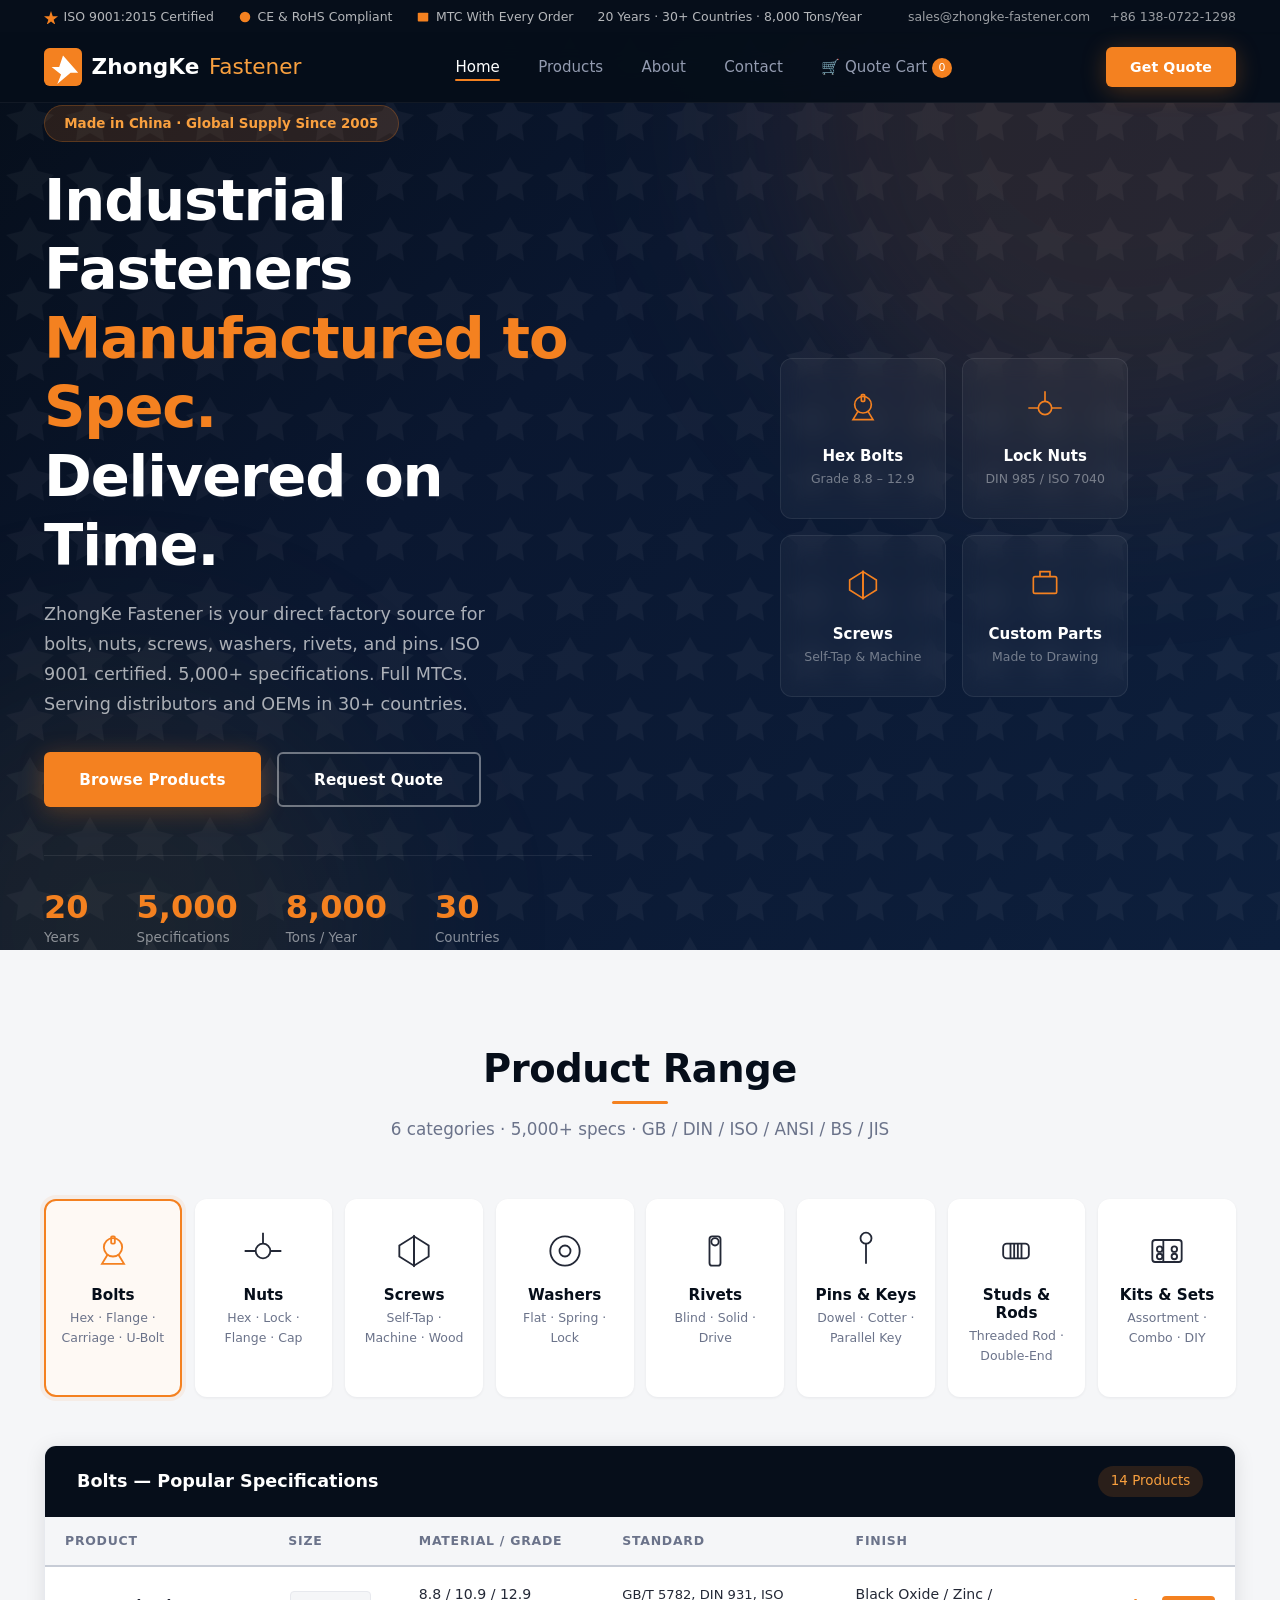
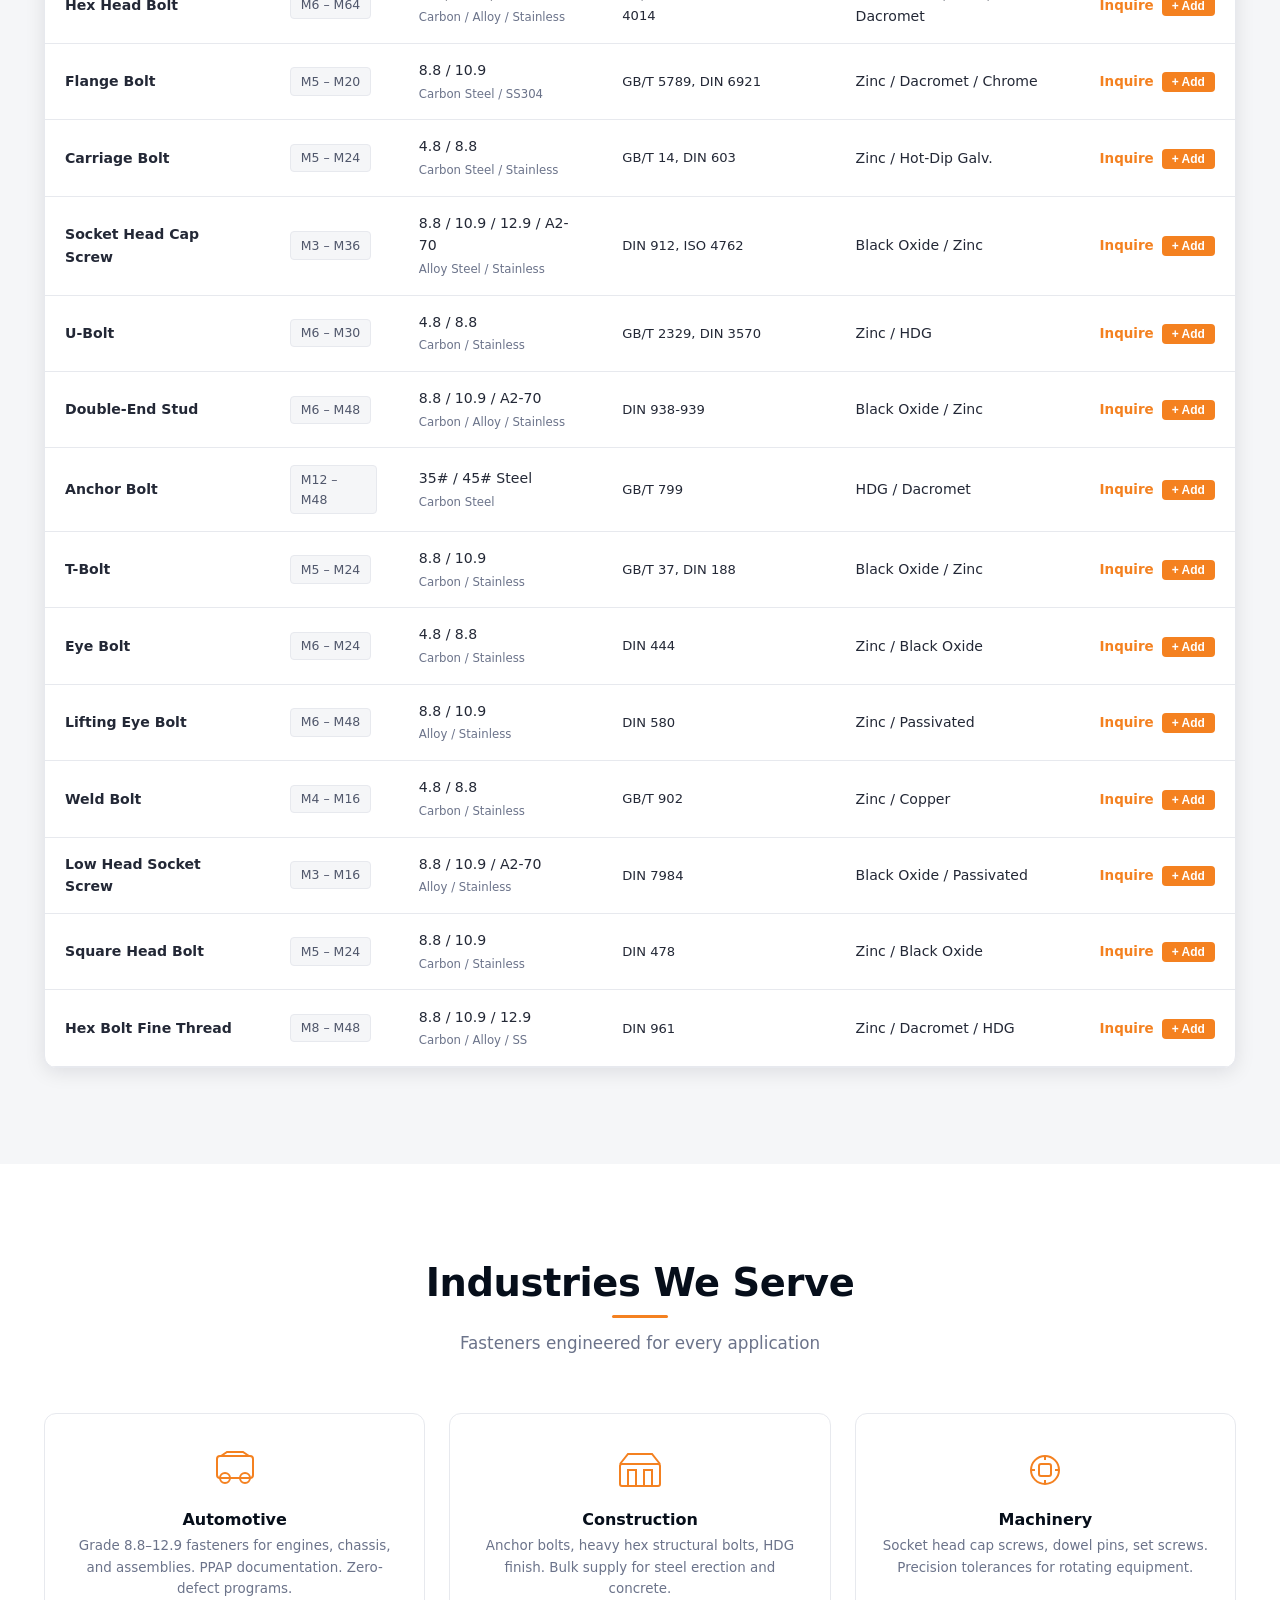
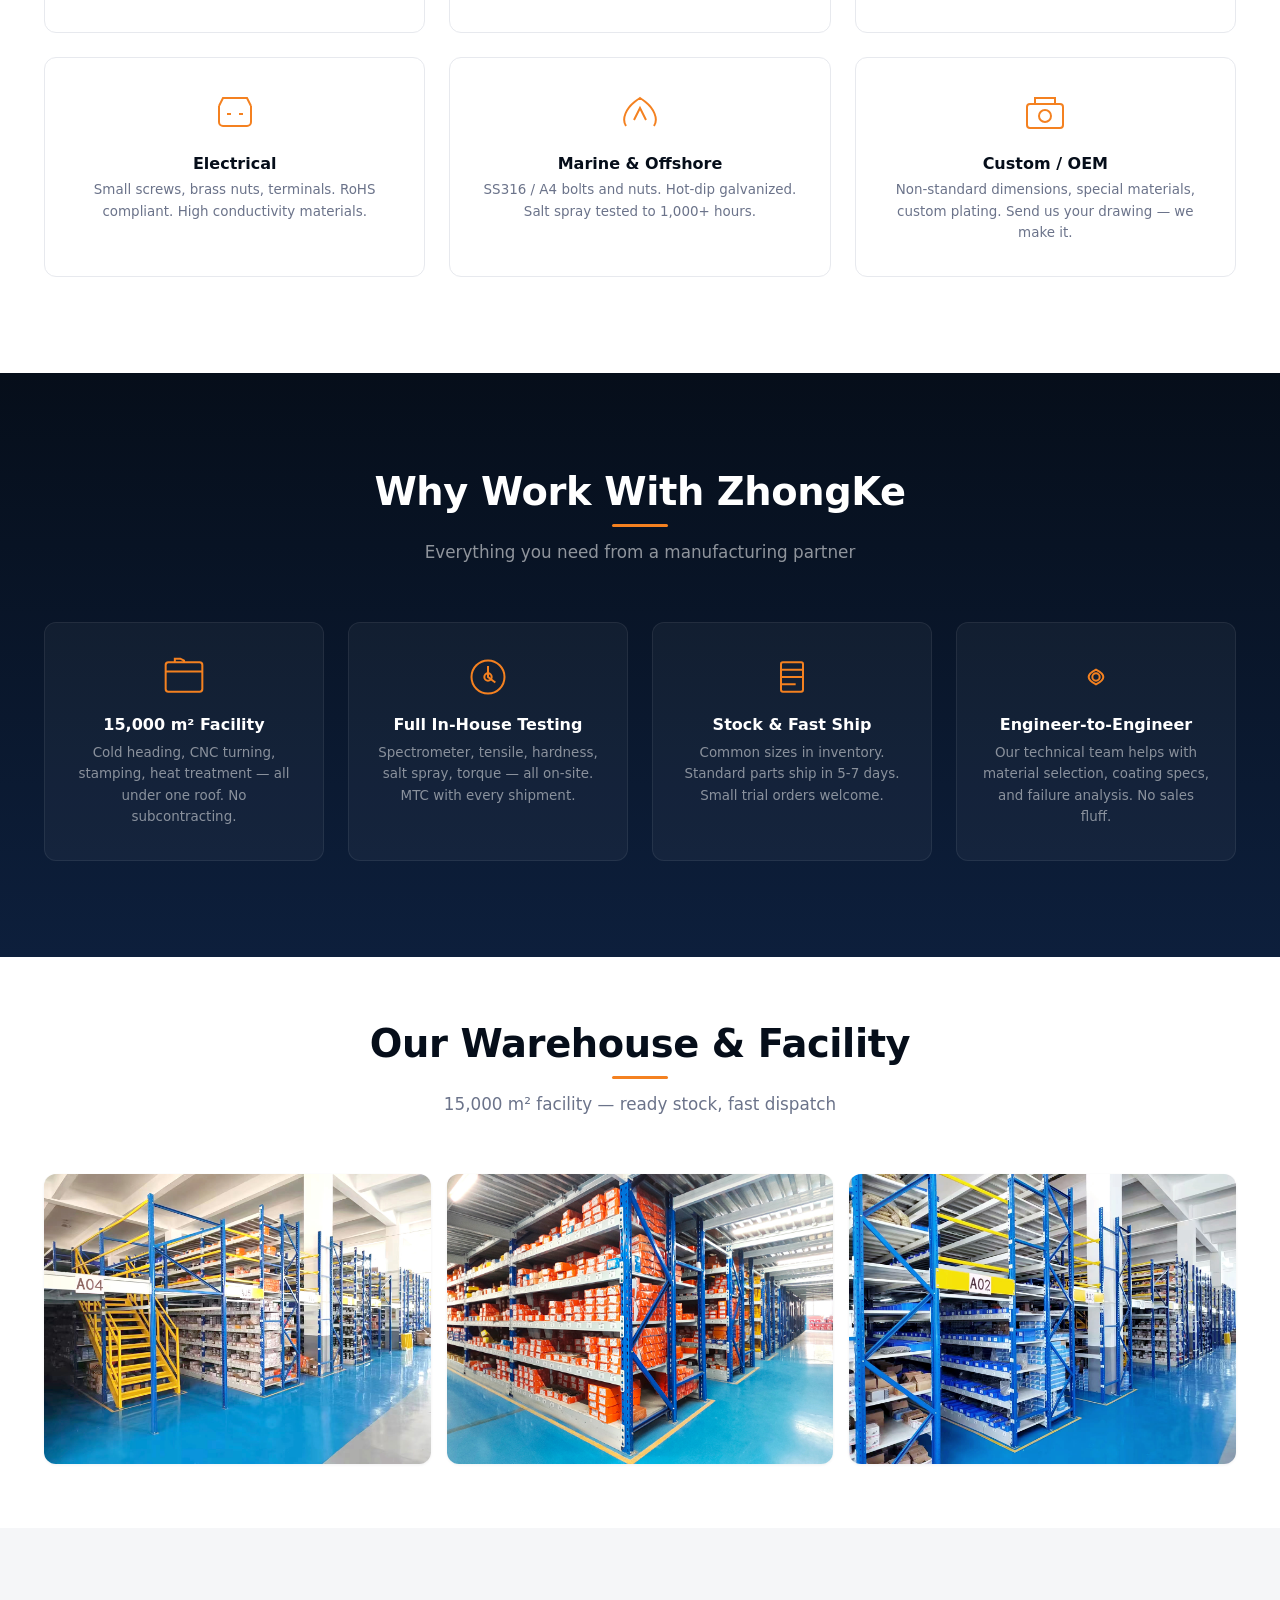
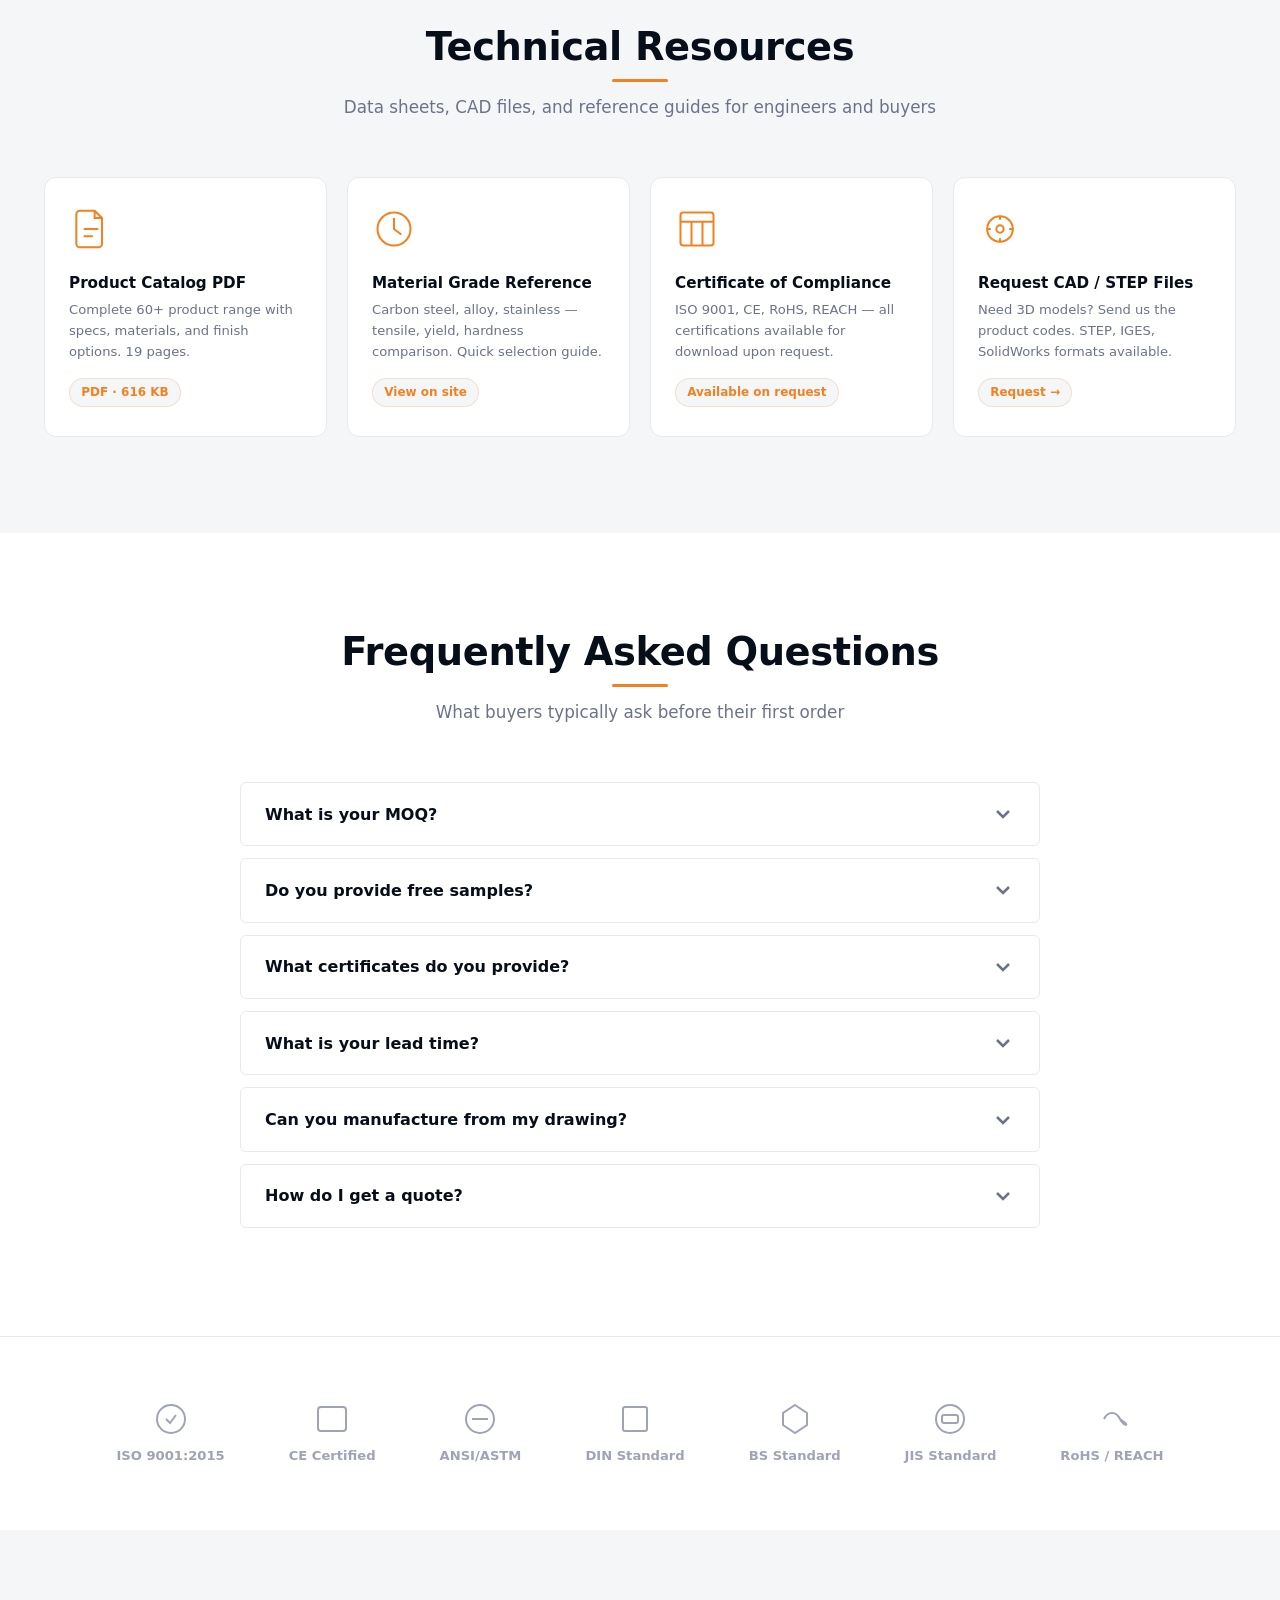
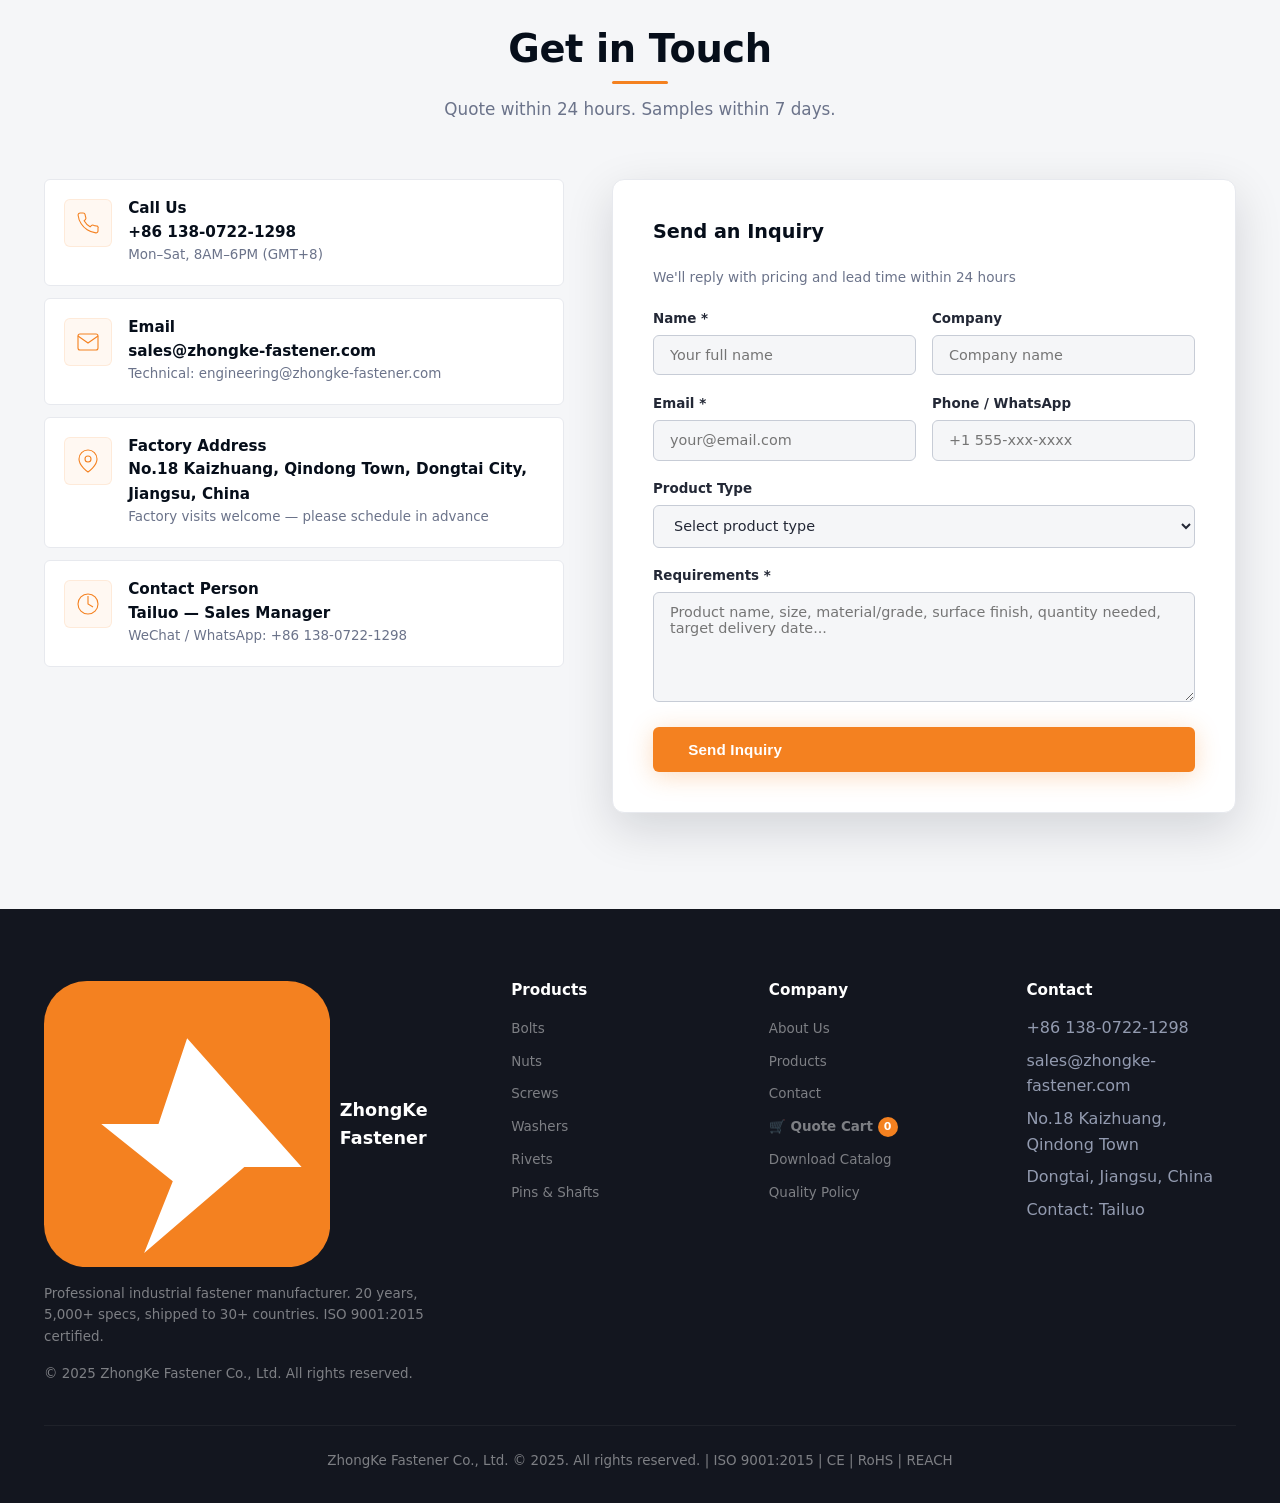
==== commit 612d6cd3: "Add real warehouse photos to homepage and about page - 3 warehouse/facility photos added (compressed" ====
--- a/index.html
+++ b/index.html
@@ -4,8 +4,28 @@
   <meta charset="UTF-8">
   <meta name="viewport" content="width=device-width, initial-scale=1.0">
   <meta name="description" content="ZhongKe Fastener — ISO 9001 certified industrial fastener manufacturer. Bolts, nuts, screws, washers, rivets, pins. 20 years, 5,000+ specs, shipped to 30+ countries.">
+  <link rel="icon" type="image/svg+xml" href="/favicon.svg">
+  <link rel="apple-touch-icon" sizes="180x180" href="/favicon.svg">
   <title>ZhongKe Fastener | Industrial Fasteners Manufacturer — Bolts, Nuts, Screws</title>
+  <meta property="og:title" content="ZhongKe Fastener | Industrial Fasteners — Factory Direct">
+  <meta property="og:description" content="ISO 9001 fastener manufacturer since 2005. Bolts, nuts, screws, washers, rivets & pins — 5000+ specs, shipped to 30+ countries.">
+  <meta property="og:url" content="https://www.zhongke-fastener.com/">
+  <meta property="og:image" content="https://www.zhongke-fastener.com/favicon.svg">
+  <meta name="twitter:card" content="summary">
+  <link rel="canonical" href="https://www.zhongke-fastener.com/">
   <link rel="stylesheet" href="css/style.css">
+  <script type="application/ld+json">
+  {
+    "@context": "https://schema.org",
+    "@type": "Organization",
+    "name": "ZhongKe Fastener",
+    "url": "https://www.zhongke-fastener.com",
+    "logo": "https://www.zhongke-fastener.com/favicon.svg",
+    "contactPoint": { "@type": "ContactPoint", "telephone": "+86-138-0722-1298", "contactType": "sales" },
+    "address": { "@type": "PostalAddress", "streetAddress": "No.18 Kaizhuang, Qindong Town", "addressLocality": "Dongtai City", "addressRegion": "Jiangsu", "postalCode": "224200", "addressCountry": "CN" },
+    "sameAs": ["https://www.tiktok.com/@zhongke_fastener"]
+  }
+  </script>
 </head>
 <body>
 
@@ -159,6 +179,18 @@
   </section>
 
   <!-- ====== TECHNICAL RESOURCES (NEW) ====== -->
+  <!-- Factory Showcase -->
+  <section class="factory-showcase" style="padding:4rem 0;background:var(--white);">
+    <div class="container">
+      <div class="section-title"><h2>Our Warehouse & Facility</h2><p>15,000 m² facility — ready stock, fast dispatch</p></div>
+      <div style="display:grid;grid-template-columns:repeat(3,1fr);gap:16px;margin-top:2rem;">
+        <div style="border-radius:12px;overflow:hidden;aspect-ratio:4/3;box-shadow:var(--shadow-sm);"><img src="images/factory/warehouse-1.jpg" alt="ZhongKe warehouse inventory" loading="lazy" style="width:100%;height:100%;object-fit:cover;"></div>
+        <div style="border-radius:12px;overflow:hidden;aspect-ratio:4/3;box-shadow:var(--shadow-sm);"><img src="images/factory/warehouse-2.jpg" alt="ZhongKe warehouse shelves" loading="lazy" style="width:100%;height:100%;object-fit:cover;"></div>
+        <div style="border-radius:12px;overflow:hidden;aspect-ratio:4/3;box-shadow:var(--shadow-sm);"><img src="images/factory/warehouse-3.jpg" alt="ZhongKe warehouse stock" loading="lazy" style="width:100%;height:100%;object-fit:cover;"></div>
+      </div>
+    </div>
+  </section>
+
   <section class="tech-resources">
     <div class="container">
       <div class="section-title"><h2>Technical Resources</h2><p>Data sheets, CAD files, and reference guides for engineers and buyers</p></div>
--- a/css/style.css
+++ b/css/style.css
@@ -405,8 +405,10 @@
 .product-detail-cards { display: grid; grid-template-columns: repeat(2, 1fr); gap: 1.5rem; }
 .prod-detail-card { background: var(--white); border: 1px solid var(--gray-100); border-radius: var(--radius-lg); padding: 1.8rem; box-shadow: var(--shadow-sm); transition: all var(--transition); display: flex; gap: 1.5rem; }
 .prod-detail-card:hover { box-shadow: var(--shadow); border-color: var(--gray-200); }
-.prod-detail-card .prod-thumb { width: 100px; height: 100px; background: var(--gray-50); border-radius: var(--radius); display: flex; align-items: center; justify-content: center; flex-shrink: 0; border: 1px solid var(--gray-100); }
-.prod-detail-card .prod-thumb svg { width: 48px; height: 48px; color: var(--orange); }
+.prod-detail-card .prod-thumb { width: 120px; height: 120px; border-radius: var(--radius); display: flex; align-items: center; justify-content: center; flex-shrink: 0; border: 1px solid var(--gray-100); position: relative; overflow: hidden; }
+.prod-detail-card .prod-thumb::after { content:''; position:absolute; inset:0; background: linear-gradient(180deg, rgba(255,255,255,0.1) 0%, transparent 50%, rgba(0,0,0,0.15) 100%); pointer-events:none; z-index:1; }
+.prod-detail-card .prod-thumb svg { width: 56px; height: 56px; color: rgba(255,255,255,0.9); filter: drop-shadow(0 2px 4px rgba(0,0,0,0.3)); position: relative; z-index: 2; }
+.prod-detail-card .prod-thumb img { width: 100%; height: 100%; object-fit: cover; position: relative; z-index: 2; }
 .prod-detail-card .prod-info h3 { font-size: 1.05rem; margin-bottom: 0.4rem; }
 .prod-detail-card .prod-info p { font-size: 0.84rem; color: var(--gray-500); margin-bottom: 0.5rem; }
 .prod-specs { display: flex; flex-wrap: wrap; gap: 0.3rem; margin-bottom: 0.75rem; }
@@ -634,12 +636,31 @@
   content: ''; position: absolute; inset: 0;
   background: linear-gradient(180deg, transparent 60%, rgba(6,14,26,0.6) 100%);
 }
-.showcase-img.metal-1 { background: linear-gradient(135deg, #5a6477 0%, #7a8497 30%, #50576b 60%, #3a4255 100%); }
-.showcase-img.metal-2 { background: linear-gradient(135deg, #6b738a 0%, #8a92a3 30%, #50576b 60%, #2a3244 100%); }
-.showcase-img.metal-3 { background: linear-gradient(135deg, #4a5468 0%, #6b738a 35%, #3a4255 65%, #232836 100%); }
-.showcase-img.metal-4 { background: linear-gradient(135deg, #7a8497 0%, #939bb0 30%, #5a6477 60%, #3a4a5a 100%); }
-.showcase-img.metal-5 { background: linear-gradient(135deg, #5a6477 0%, #7a8490 30%, #4a5468 60%, #2a3548 100%); }
-.showcase-img.metal-6 { background: linear-gradient(135deg, #6b758a 0%, #8a94a3 30%, #555f6b 60%, #3a4555 100%); }
+/* Premium Metallic Placeholders — 6 real metal finishes */
+.showcase-img.metal-1 { background:
+  radial-gradient(ellipse at 30% 20%, rgba(255,255,255,0.35) 0%, transparent 60%),
+  radial-gradient(ellipse at 70% 80%, rgba(200,210,220,0.2) 0%, transparent 50%),
+  linear-gradient(150deg, #d4d9e0 0%, #b8bec6 25%, #e8ebef 45%, #9ba3ad 65%, #c8cdd4 85%, #8e96a0 100%); }
+.showcase-img.metal-2 { background:
+  radial-gradient(ellipse at 25% 25%, rgba(255,255,255,0.4) 0%, transparent 55%),
+  radial-gradient(ellipse at 75% 70%, rgba(240,240,245,0.25) 0%, transparent 50%),
+  linear-gradient(155deg, #e0e3e8 0%, #c4cad2 20%, #f0f2f5 40%, #b0b7c0 60%, #d5d9df 80%, #9ea5b0 100%); }
+.showcase-img.metal-3 { background:
+  radial-gradient(ellipse at 35% 30%, rgba(80,85,95,0.3) 0%, transparent 60%),
+  radial-gradient(ellipse at 60% 75%, rgba(40,45,55,0.2) 0%, transparent 50%),
+  linear-gradient(145deg, #3d4248 0%, #555b63 30%, #2f3339 55%, #484d55 75%, #25282e 100%); }
+.showcase-img.metal-4 { background:
+  radial-gradient(ellipse at 30% 22%, rgba(255,200,140,0.3) 0%, transparent 55%),
+  radial-gradient(ellipse at 65% 80%, rgba(200,150,90,0.15) 0%, transparent 50%),
+  linear-gradient(140deg, #c4a265 0%, #d4b878 25%, #b89450 50%, #e0c890 70%, #a07830 100%); }
+.showcase-img.metal-5 { background:
+  radial-gradient(ellipse at 28% 25%, rgba(255,255,255,0.5) 0%, transparent 50%),
+  radial-gradient(ellipse at 70% 75%, rgba(180,195,210,0.3) 0%, transparent 50%),
+  linear-gradient(150deg, #e8ecf0 0%, #cfd6dd 22%, #f5f6f8 44%, #bec5ce 60%, #dde2e7 80%, #a8b0ba 100%); }
+.showcase-img.metal-6 { background:
+  radial-gradient(ellipse at 32% 28%, rgba(120,100,180,0.25) 0%, transparent 55%),
+  radial-gradient(ellipse at 65% 78%, rgba(80,60,140,0.15) 0%, transparent 50%),
+  linear-gradient(140deg, #4a3f6b 0%, #5d5285 25%, #3b3058 50%, #6b5e95 70%, #2e2445 100%); }
 .showcase-img .img-label {
   position: absolute; bottom: 0.8rem; left: 0.8rem; z-index: 1;
   background: var(--orange); color: #fff; padding: 0.25rem 0.75rem;
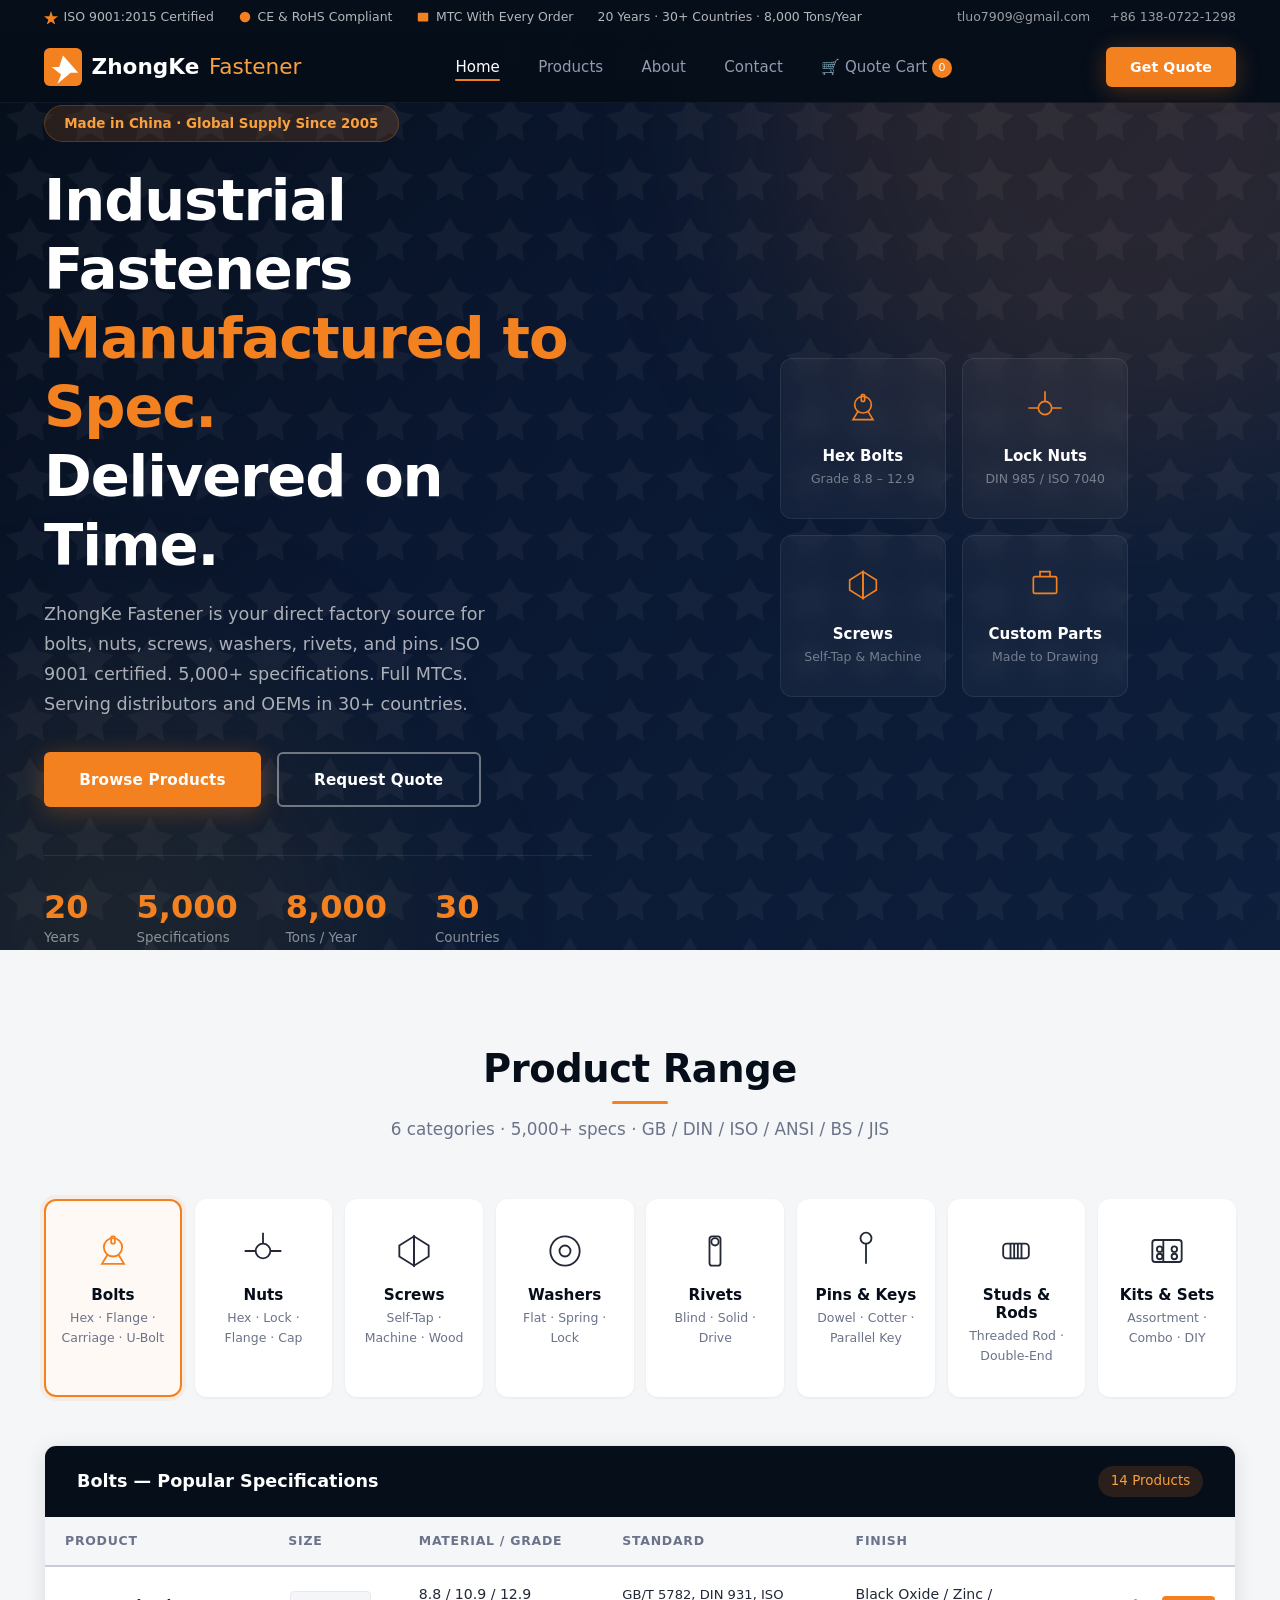
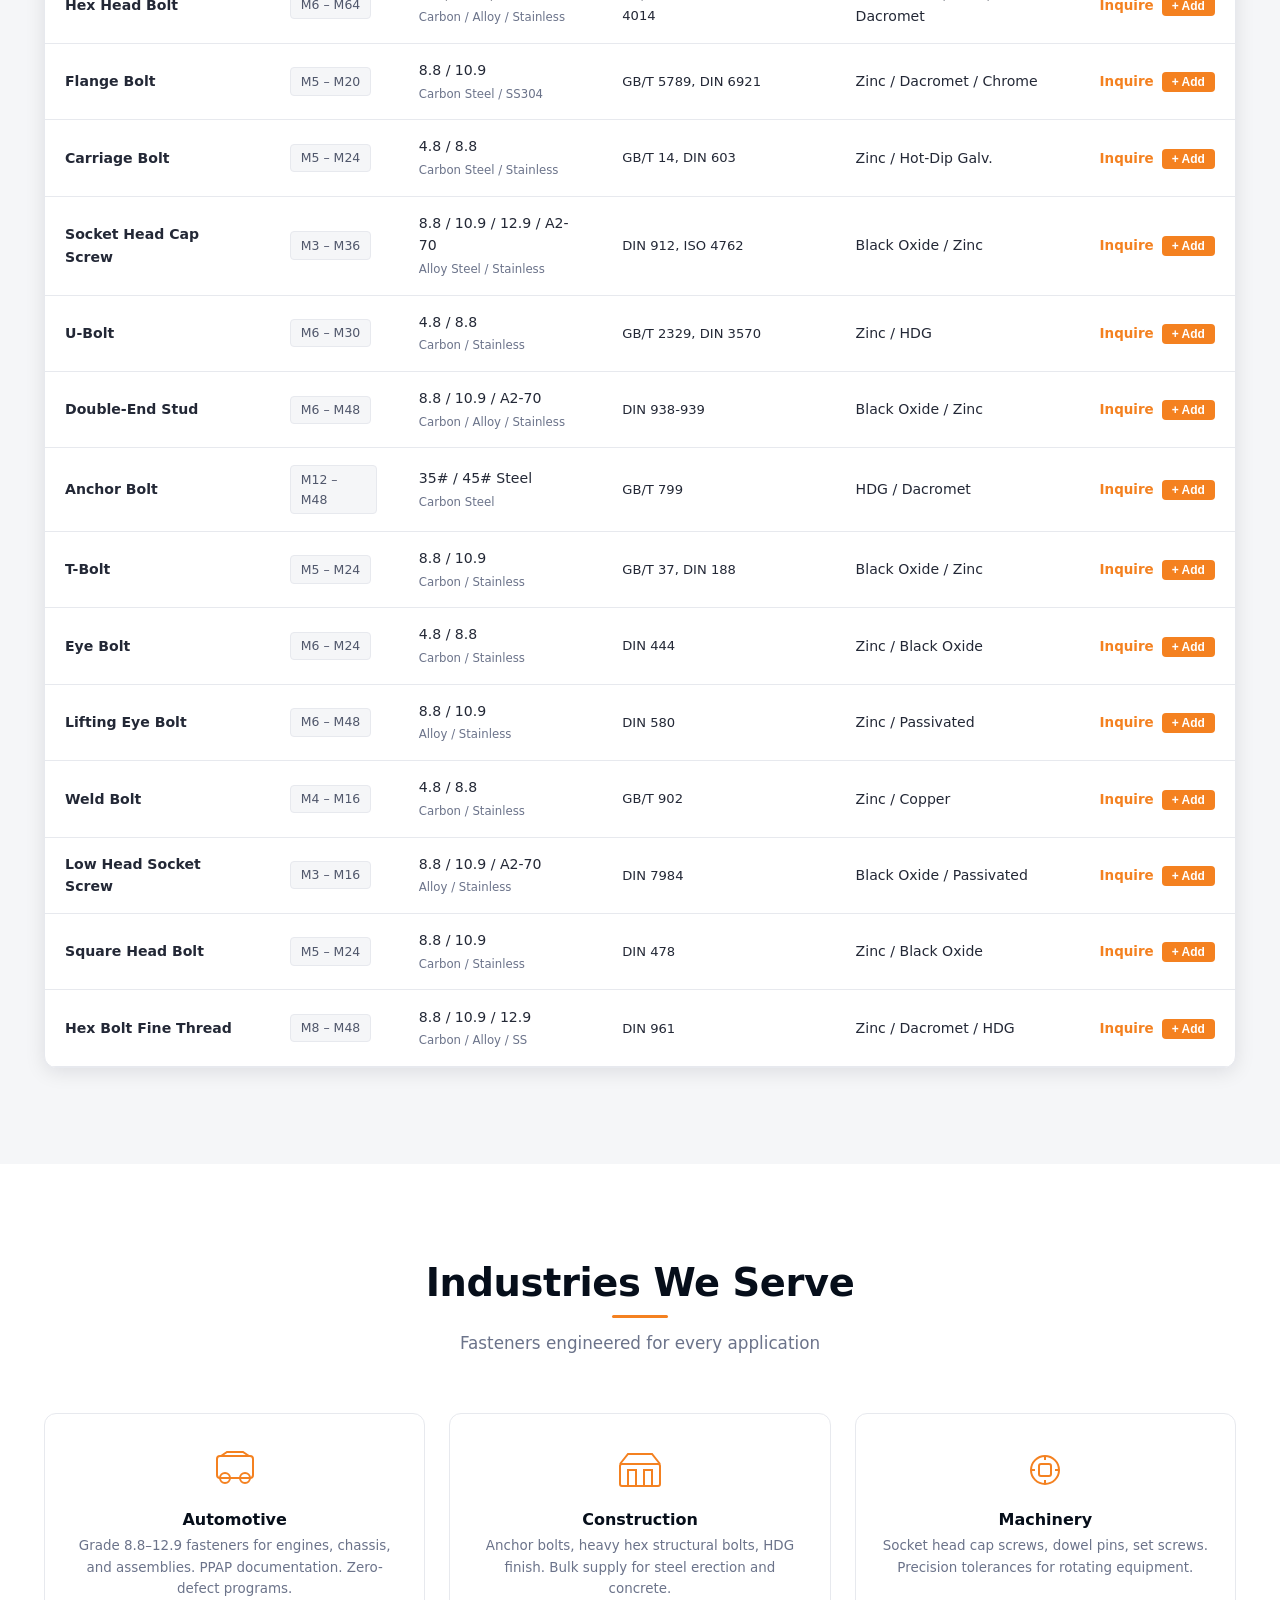
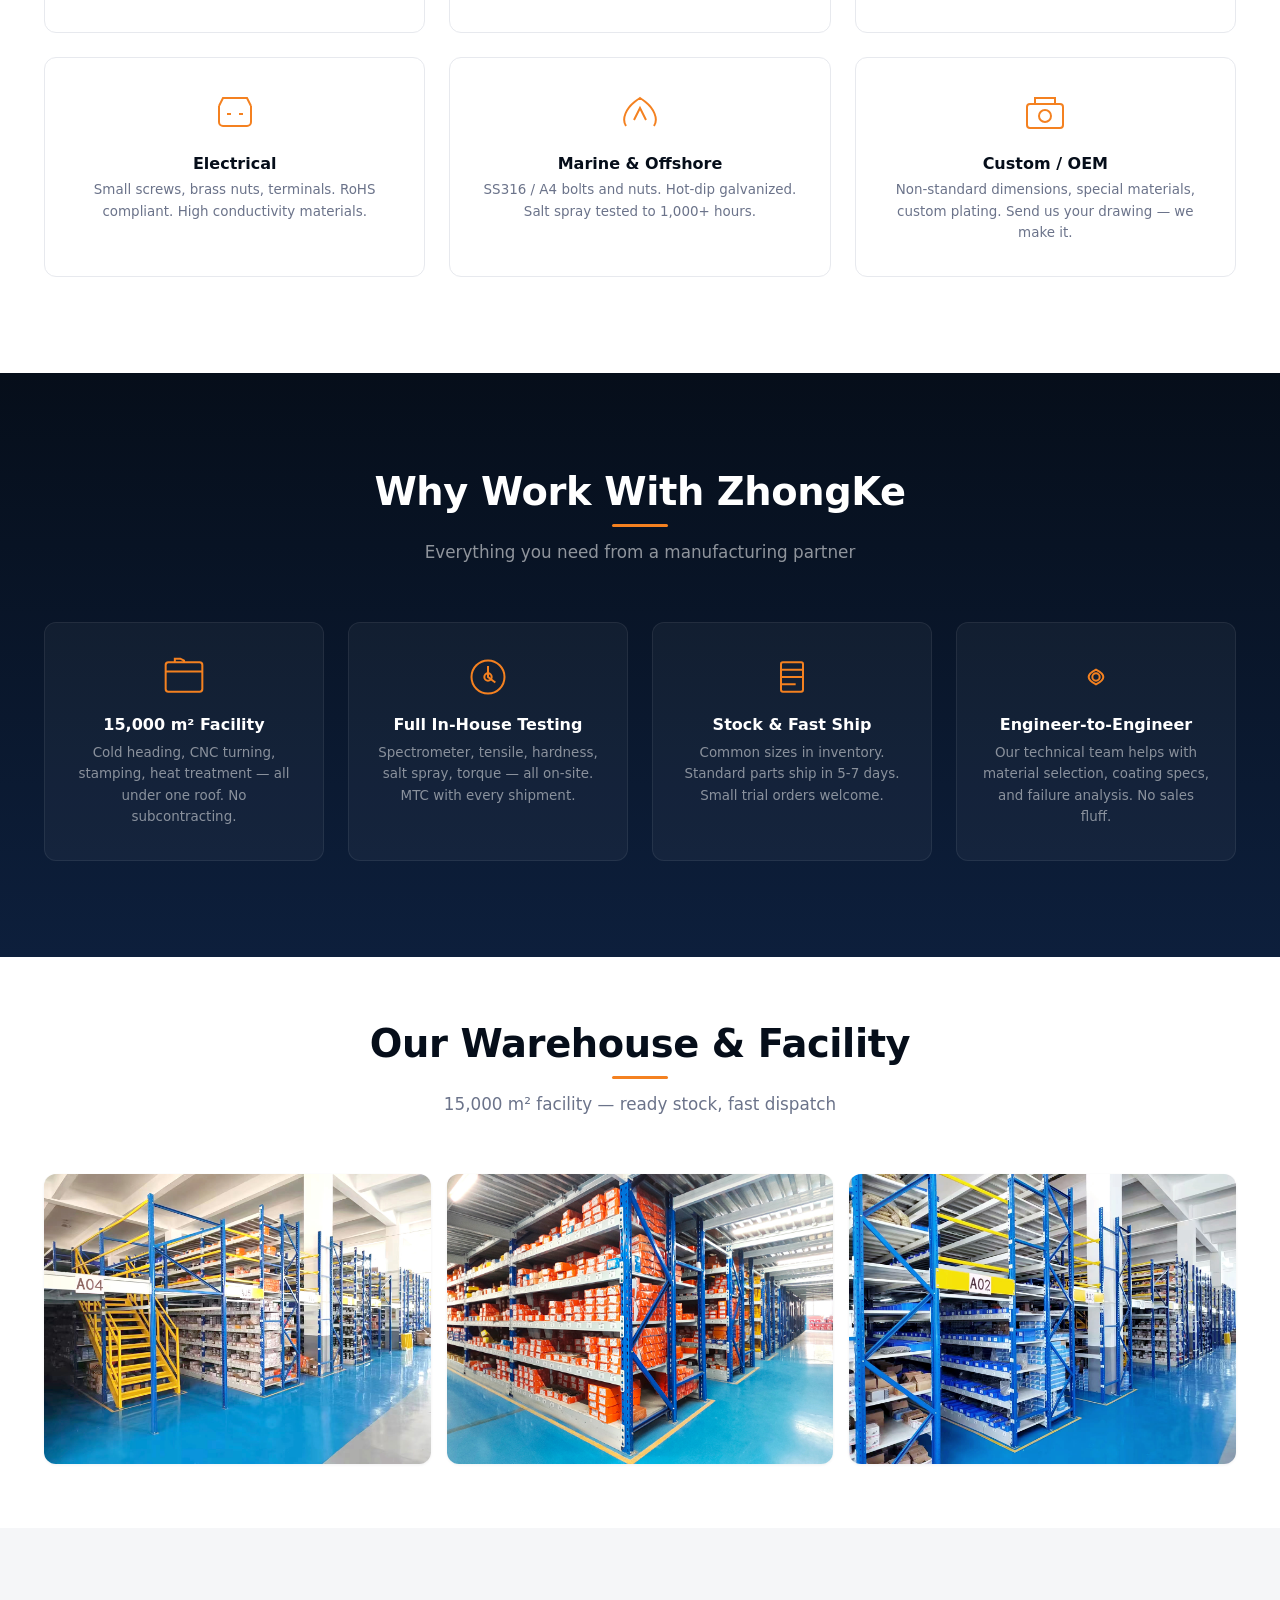
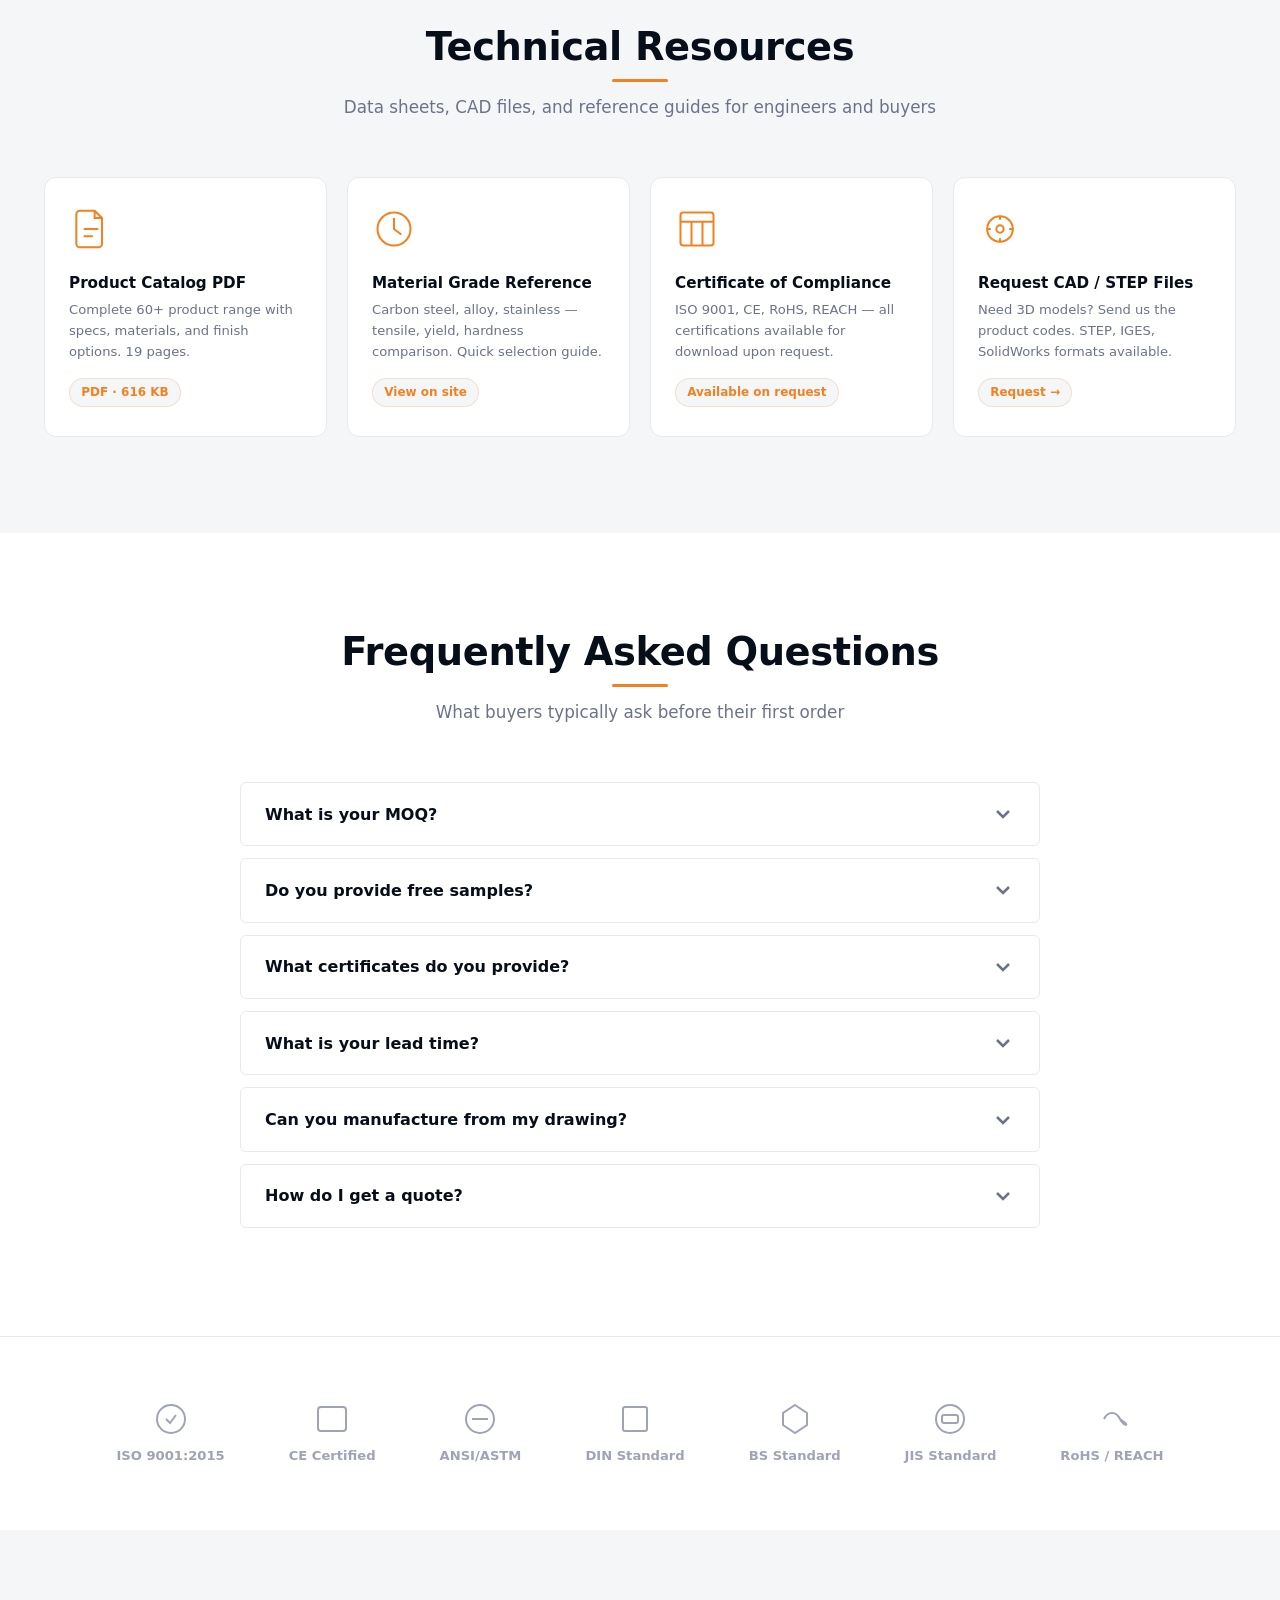
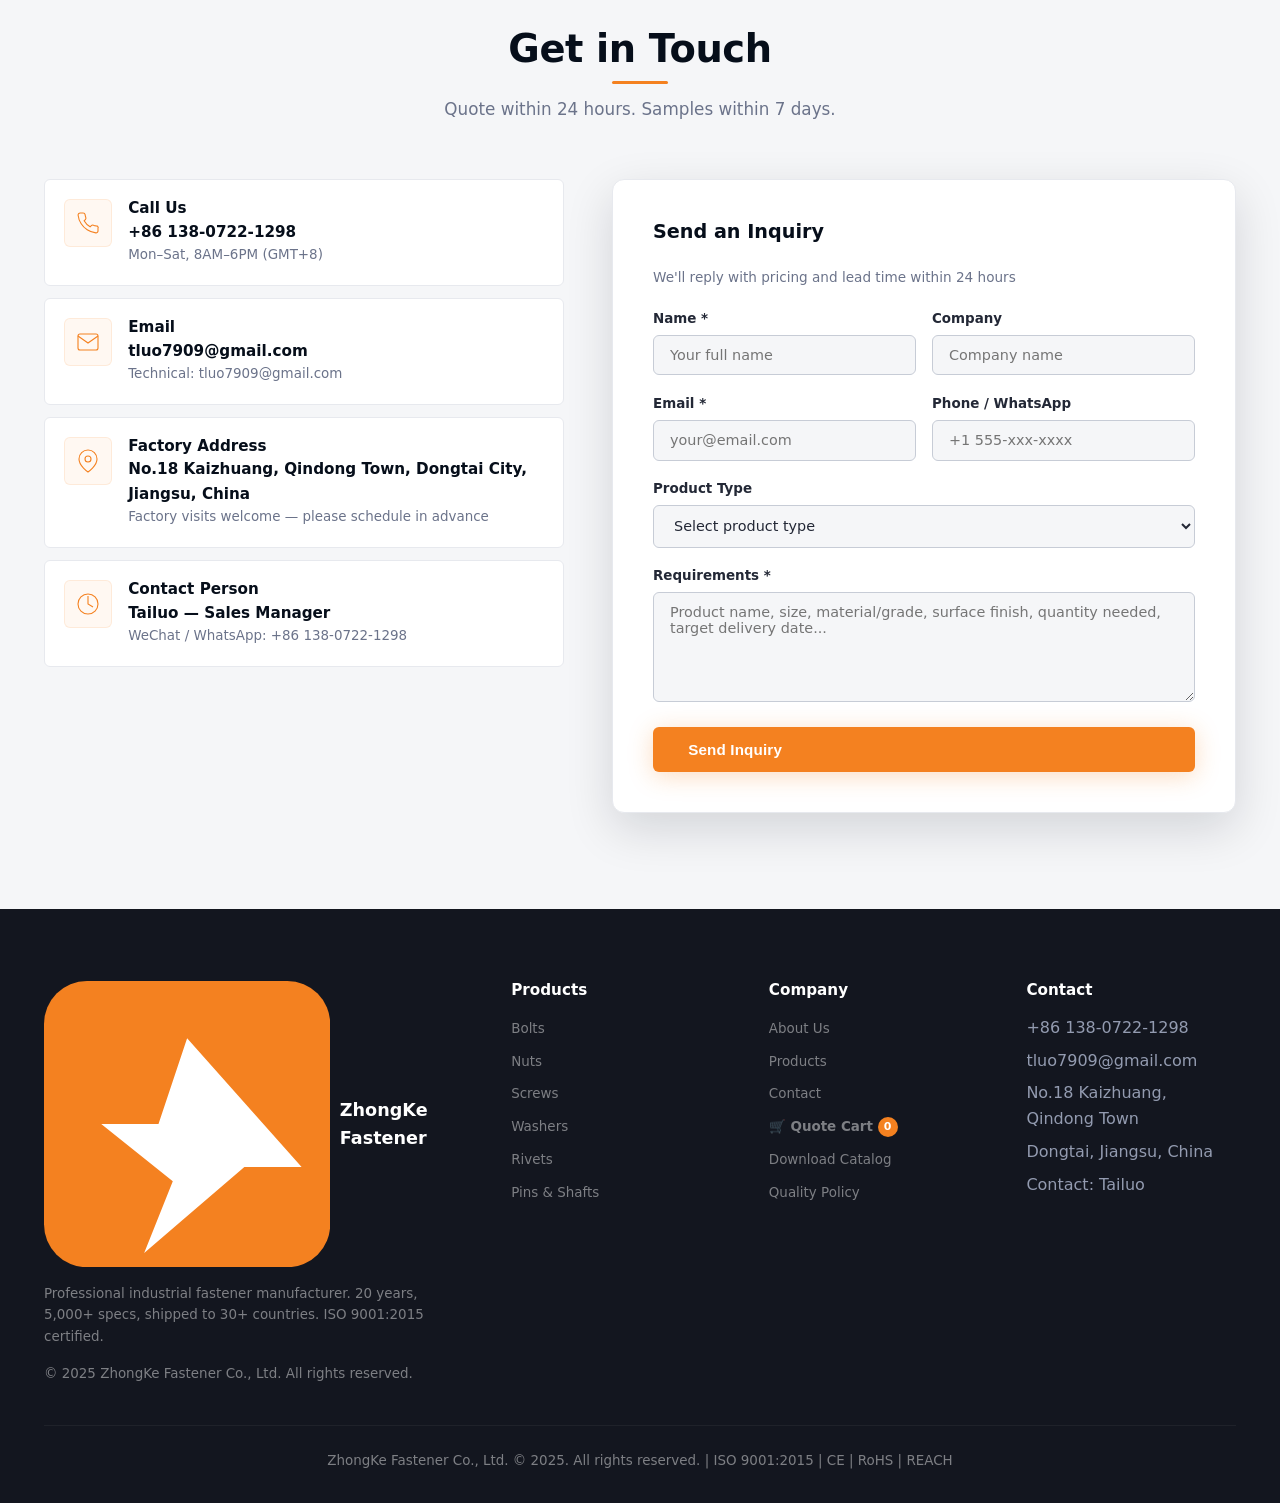
==== commit da1c7877: "Fix all email addresses to real Gmail (tluo7909@gmail.com)" ====
--- a/index.html
+++ b/index.html
@@ -39,7 +39,7 @@
         <span>20 Years · 30+ Countries · 8,000 Tons/Year</span>
       </div>
       <div class="trust-contact">
-        <a href="mailto:sales@zhongke-fastener.com">sales@zhongke-fastener.com</a>
+        <a href="mailto:tluo7909@gmail.com">tluo7909@gmail.com</a>
         <a href="tel:+8613807221298">+86 138-0722-1298</a>
       </div>
     </div>
@@ -233,7 +233,7 @@
         <div class="faq-item"><button class="faq-question">What certificates do you provide? <span class="faq-arrow"><svg viewBox="0 0 24 24" fill="none" stroke="currentColor" stroke-width="2.5"><path d="M6 9l6 6 6-6"/></svg></span></button><div class="faq-answer"><p>ISO 9001:2015. Material Test Certificates (MTC / mill certs) with every order. PPAP Level 2, SGS/TUV/BV third-party inspection available on request.</p></div></div>
         <div class="faq-item"><button class="faq-question">What is your lead time? <span class="faq-arrow"><svg viewBox="0 0 24 24" fill="none" stroke="currentColor" stroke-width="2.5"><path d="M6 9l6 6 6-6"/></svg></span></button><div class="faq-answer"><p>Standard parts: 5–7 working days. Custom parts: 15–25 working days. Sea freight: 25–40 days. Air freight: 5–8 days. Express (DHL): 3–5 days.</p></div></div>
         <div class="faq-item"><button class="faq-question">Can you manufacture from my drawing? <span class="faq-arrow"><svg viewBox="0 0 24 24" fill="none" stroke="currentColor" stroke-width="2.5"><path d="M6 9l6 6 6-6"/></svg></span></button><div class="faq-answer"><p>Absolutely. Send PDF / DWG / STEP. Our engineers review within 24 hours. NDA available on request. Non-standard sizes, special threads, custom heads — all possible.</p></div></div>
-        <div class="faq-item"><button class="faq-question">How do I get a quote? <span class="faq-arrow"><svg viewBox="0 0 24 24" fill="none" stroke="currentColor" stroke-width="2.5"><path d="M6 9l6 6 6-6"/></svg></span></button><div class="faq-answer"><p>Email sales@zhongke-fastener.com with product name, size, material/grade, finish, and quantity. We'll reply with pricing, lead time, and shipping options within 24 hours.</p></div></div>
+        <div class="faq-item"><button class="faq-question">How do I get a quote? <span class="faq-arrow"><svg viewBox="0 0 24 24" fill="none" stroke="currentColor" stroke-width="2.5"><path d="M6 9l6 6 6-6"/></svg></span></button><div class="faq-answer"><p>Email tluo7909@gmail.com with product name, size, material/grade, finish, and quantity. We'll reply with pricing, lead time, and shipping options within 24 hours.</p></div></div>
       </div>
     </div>
   </section>
@@ -265,7 +265,7 @@
           </div>
           <div class="contact-card">
             <div class="contact-icon-big"><svg viewBox="0 0 48 48" fill="none" stroke="currentColor" stroke-width="2.2"><path d="M8 8h32c2.2 0 4 1.8 4 4v24c0 2.2-1.8 4-4 4H8c-2.2 0-4-1.8-4-4V12c0-2.2 1.8-4 4-4z"/><polyline points="44,12 24,26 4,12"/></svg></div>
-            <div><h3>Email</h3><p class="contact-val">sales@zhongke-fastener.com</p><p>Technical: engineering@zhongke-fastener.com</p></div>
+            <div><h3>Email</h3><p class="contact-val">tluo7909@gmail.com</p><p>Technical: tluo7909@gmail.com</p></div>
           </div>
           <div class="contact-card">
             <div class="contact-icon-big"><svg viewBox="0 0 48 48" fill="none" stroke="currentColor" stroke-width="2.2"><path d="M42 20c0 14-18 26-18 26S6 34 6 20a18 18 0 0136 0z"/><circle cx="24" cy="20" r="6"/></svg></div>
@@ -318,7 +318,7 @@
         <div><h4>Products</h4><ul class="footer-links"><li><a href="products.html">Bolts</a></li><li><a href="products.html">Nuts</a></li><li><a href="products.html">Screws</a></li><li><a href="products.html">Washers</a></li><li><a href="products.html">Rivets</a></li><li><a href="products.html">Pins & Shafts</a></li></ul></div>
         <div><h4>Company</h4><ul class="footer-links"><li><a href="about.html">About Us</a></li><li><a href="products.html">Products</a></li><li><a href="contact.html">Contact</a></li>
         <li><a href="cart.html" class="cart-nav-link">🛒 Quote Cart <span class="cart-badge" style="display:none;background:var(--orange);color:#fff;border-radius:50%;width:20px;height:20px;font-size:11px;align-items:center;justify-content:center;vertical-align:middle;">0</span></a></li><li><a href="catalog.html">Download Catalog</a></li><li><a href="#">Quality Policy</a></li></ul></div>
-        <div><h4>Contact</h4><ul class="footer-links"><li>+86 138-0722-1298</li><li>sales@zhongke-fastener.com</li><li>No.18 Kaizhuang, Qindong Town</li><li>Dongtai, Jiangsu, China</li><li>Contact: Tailuo</li></ul></div>
+        <div><h4>Contact</h4><ul class="footer-links"><li>+86 138-0722-1298</li><li>tluo7909@gmail.com</li><li>No.18 Kaizhuang, Qindong Town</li><li>Dongtai, Jiangsu, China</li><li>Contact: Tailuo</li></ul></div>
       </div>
       <div class="footer-bottom"><p>ZhongKe Fastener Co., Ltd. &copy; 2025. All rights reserved. | ISO 9001:2015 | CE | RoHS | REACH</p></div>
     </div>
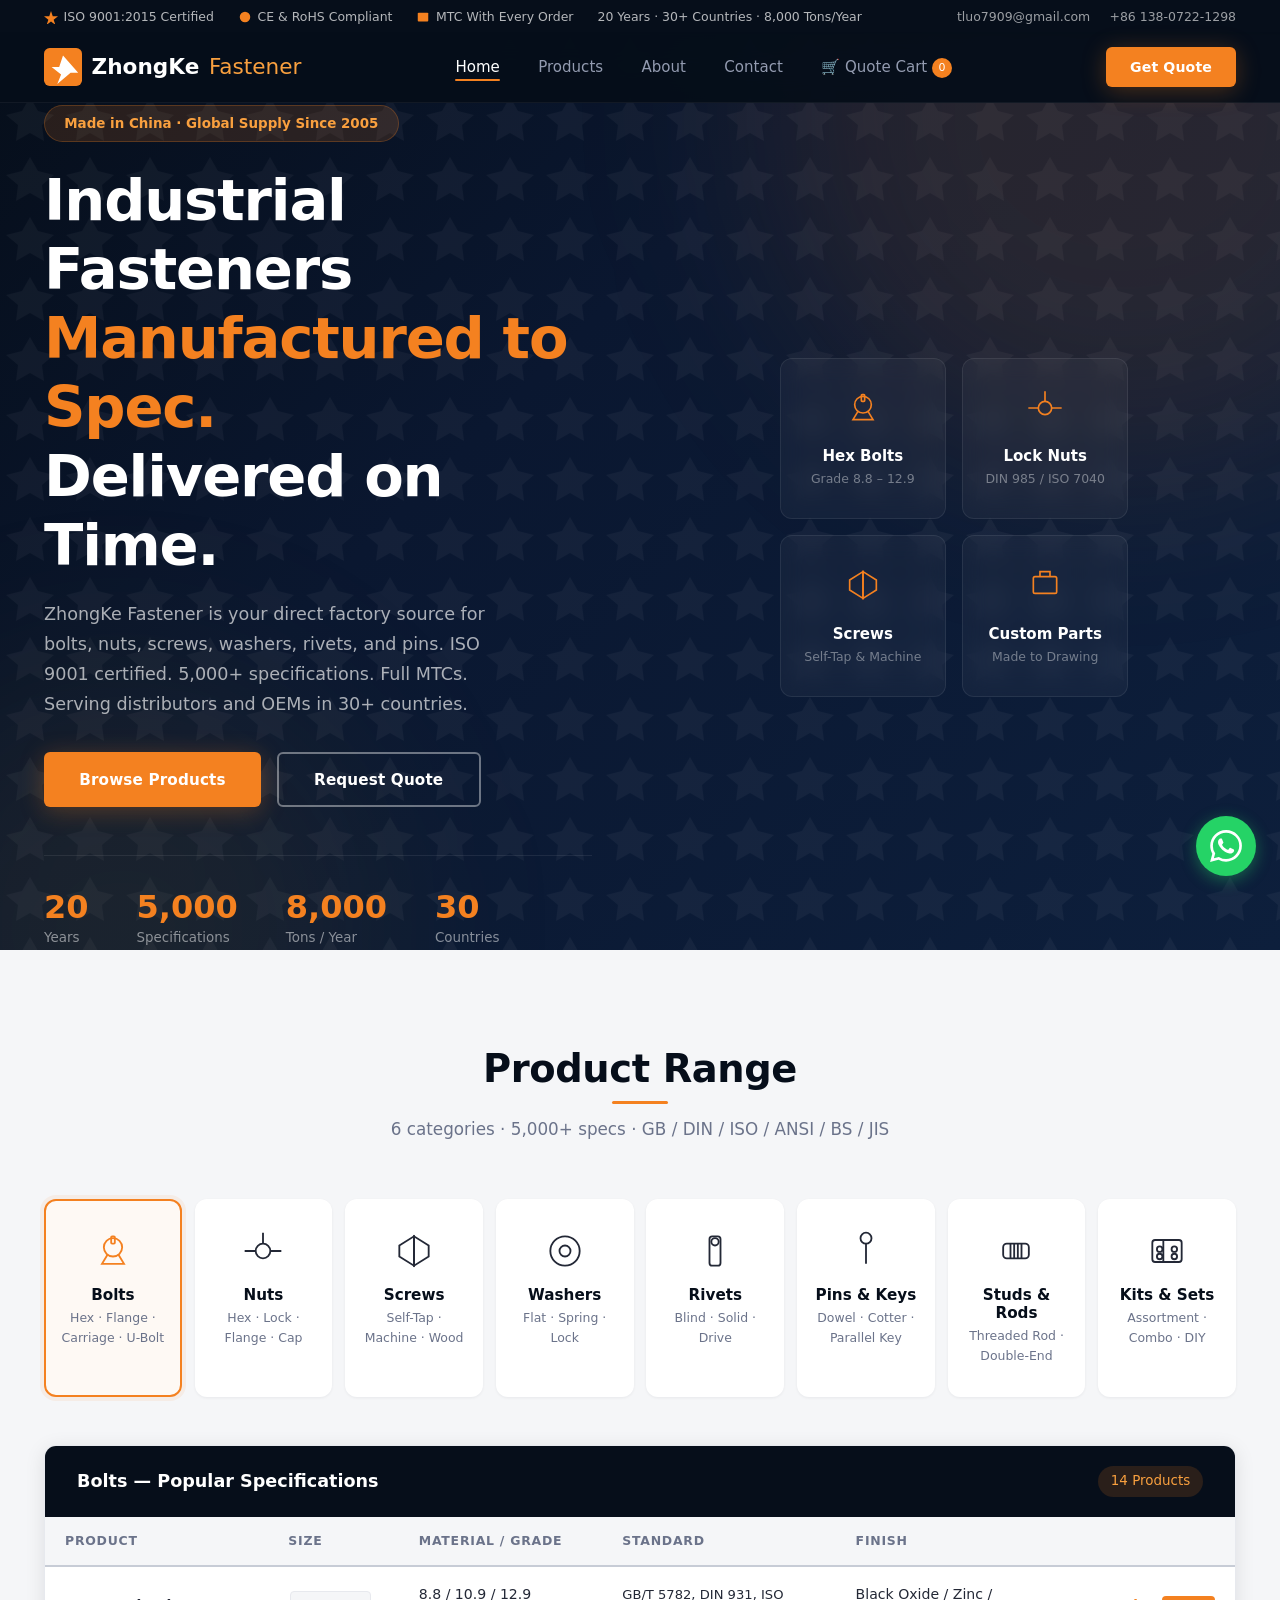
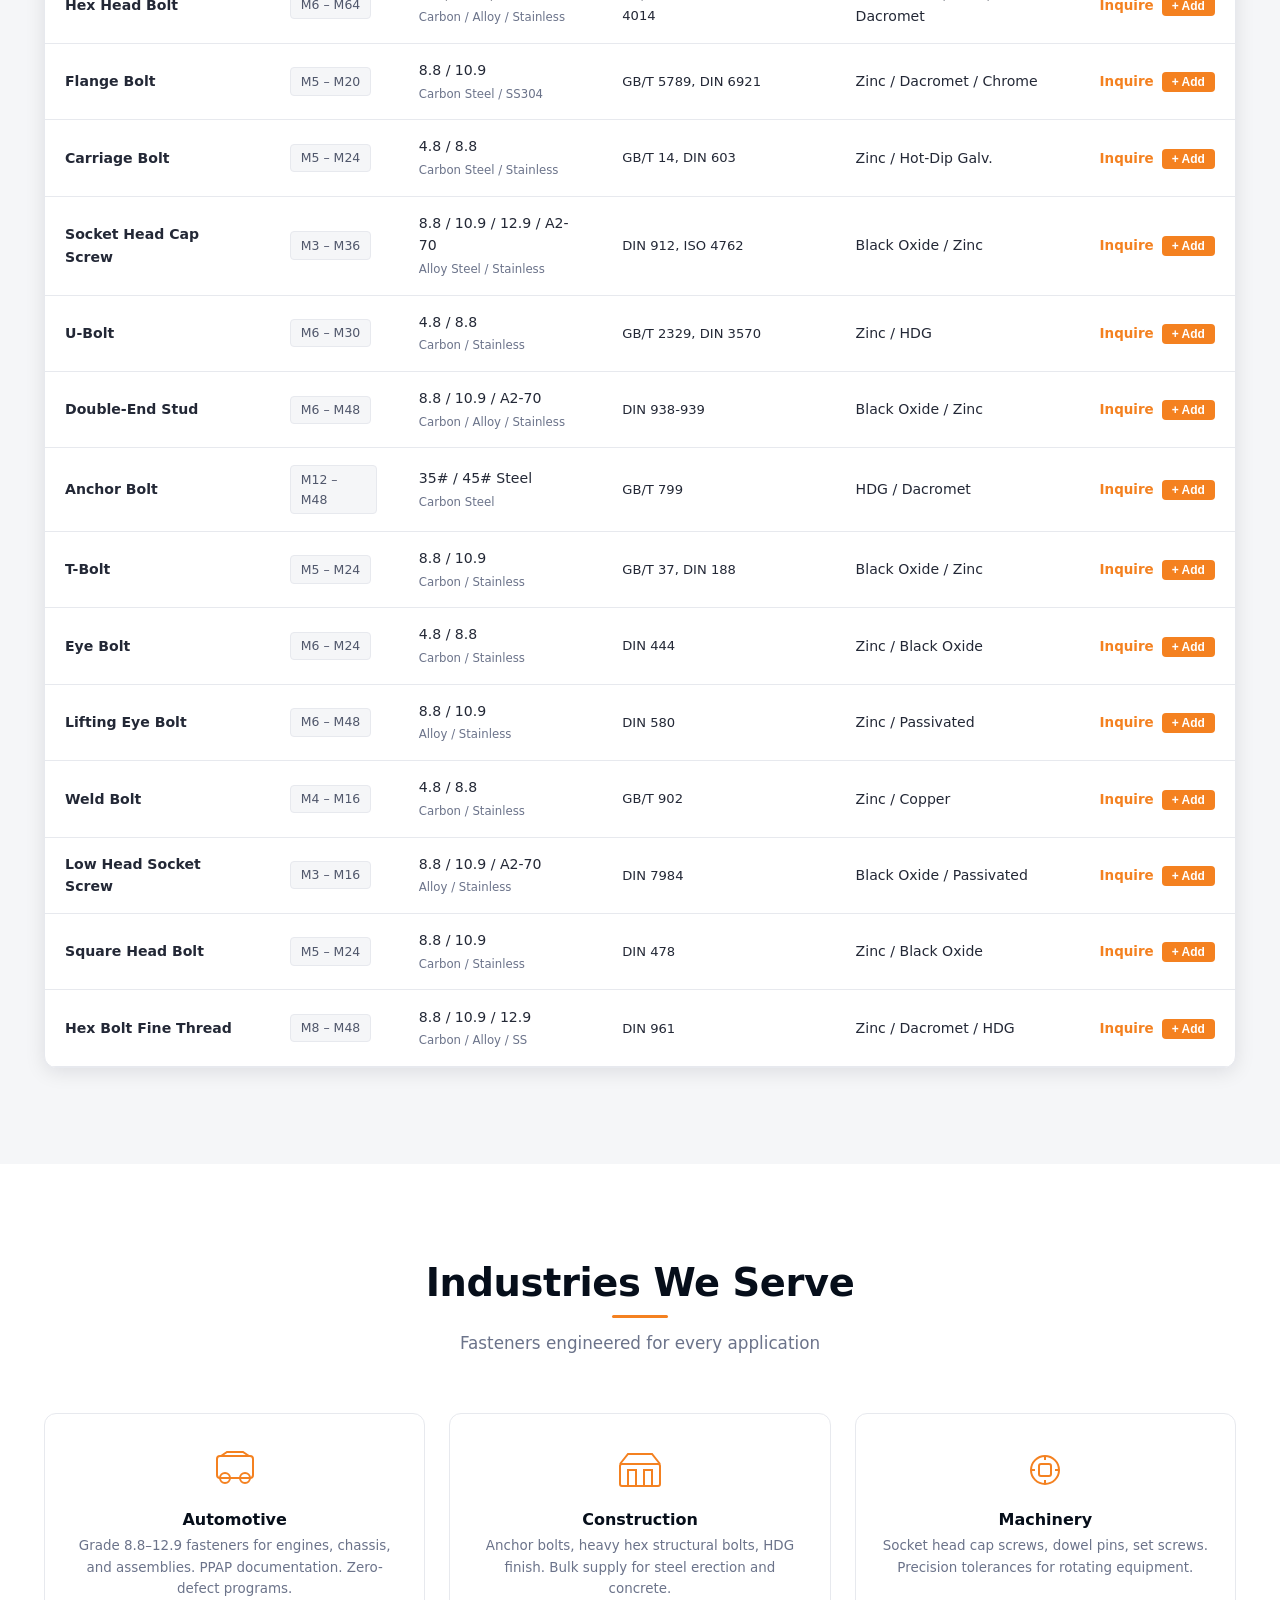
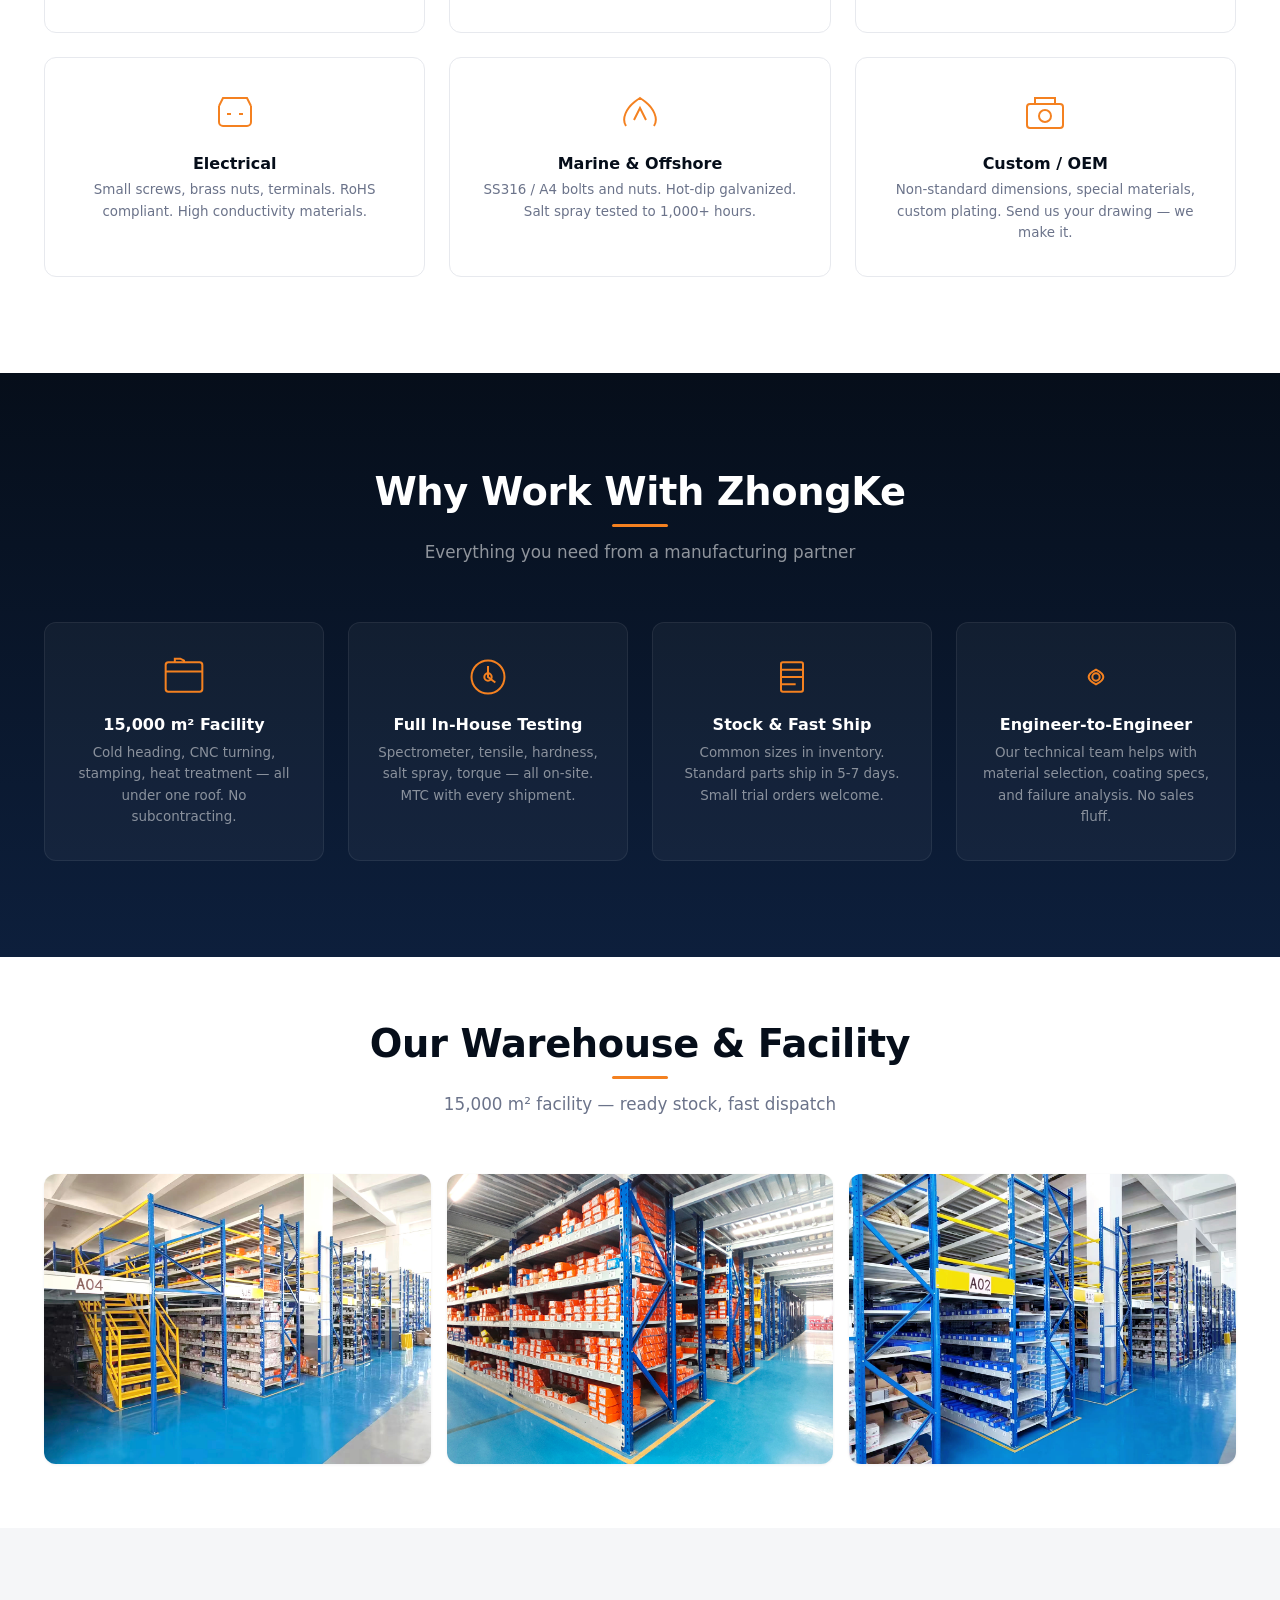
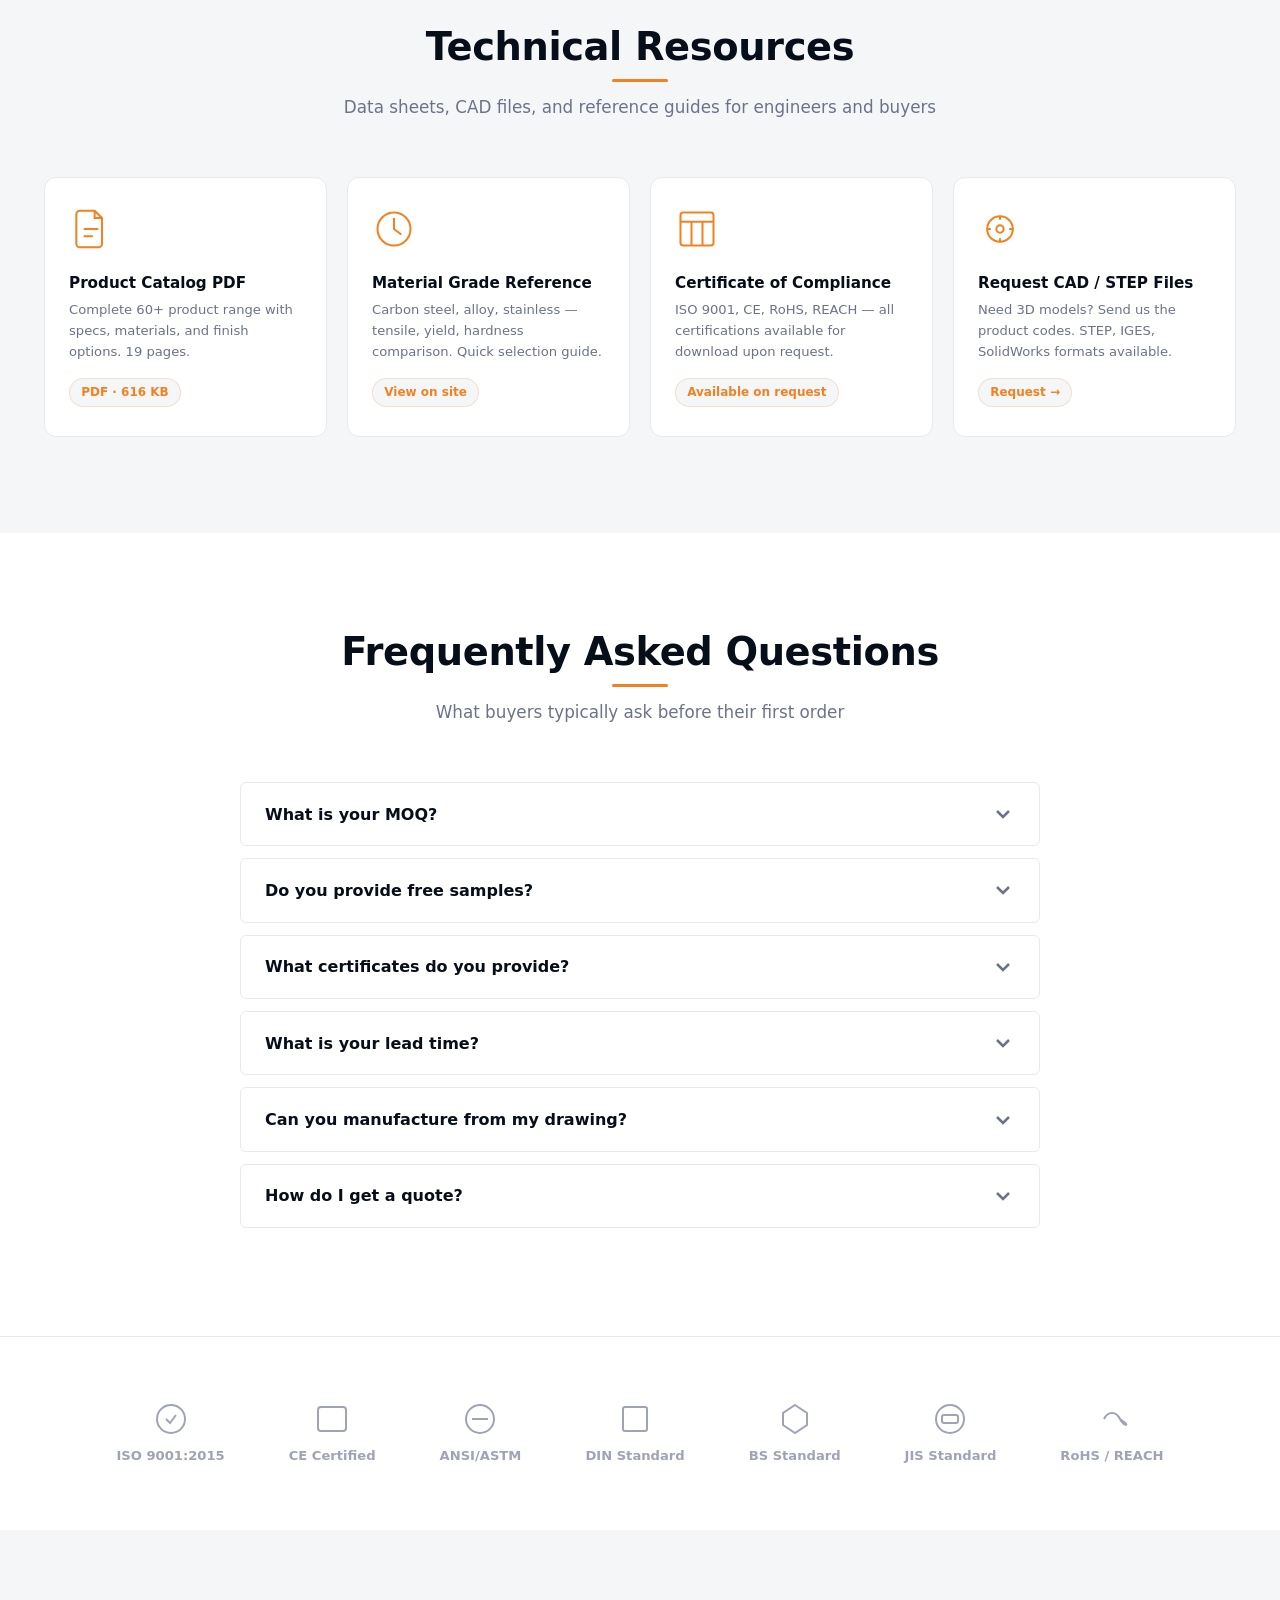
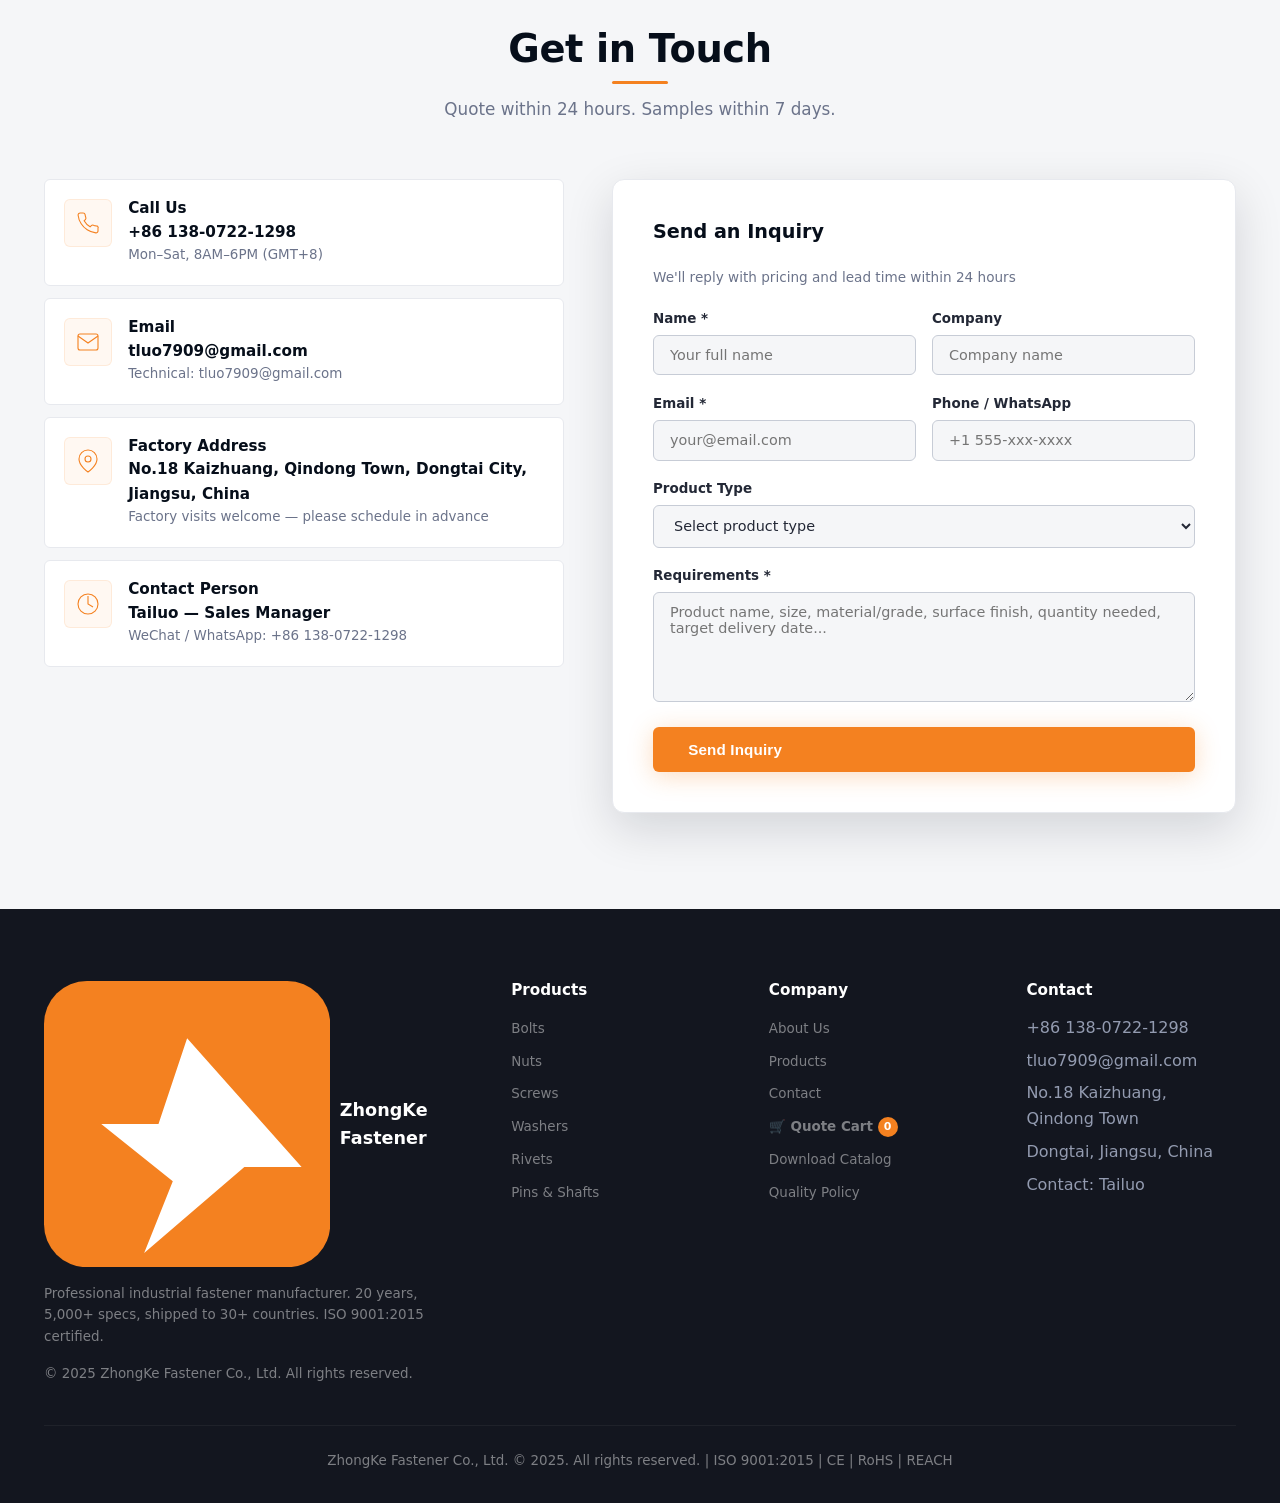
==== commit 39d2ab7c: "Add WhatsApp floating button, TikTok footer link, GA4 tracking - WhatsApp green floating button on a" ====
--- a/index.html
+++ b/index.html
@@ -328,5 +328,11 @@
 
   <script src="js/cart.js"></script>
   <script src="js/main.js"></script>
+<!-- WhatsApp Float Button -->
+<a href="https://wa.me/8613807221298" class="whatsapp-float" target="_blank" rel="noopener" aria-label="Chat on WhatsApp">
+<svg viewBox="0 0 24 24" width="32" height="32"><path d="M17.472 14.382c-.297-.149-1.758-.867-2.03-.967-.273-.099-.471-.148-.67.15-.197.297-.767.966-.94 1.164-.173.199-.347.223-.644.075-.297-.15-1.255-.463-2.39-1.475-.883-.788-1.48-1.761-1.653-2.059-.173-.297-.018-.458.13-.606.134-.133.298-.347.446-.52.149-.174.198-.298.298-.497.099-.198.05-.371-.025-.52-.075-.149-.669-1.612-.916-2.207-.242-.579-.487-.5-.669-.51-.173-.008-.371-.01-.57-.01-.198 0-.52.074-.792.372-.272.297-1.04 1.016-1.04 2.479 0 1.462 1.065 2.875 1.213 3.074.149.198 2.096 3.2 5.077 4.487.709.306 1.262.489 1.694.625.712.227 1.36.195 1.871.118.571-.085 1.758-.719 2.006-1.413.248-.694.248-1.289.173-1.413-.074-.124-.272-.198-.57-.347m-5.421 7.403h-.004a9.87 9.87 0 01-5.031-1.378l-.361-.214-3.741.982.998-3.648-.235-.374a9.86 9.86 0 01-1.51-5.26c.001-5.45 4.436-9.884 9.888-9.884 2.64 0 5.122 1.03 6.988 2.898a9.825 9.825 0 012.893 6.994c-.003 5.45-4.437 9.884-9.885 9.884m8.413-18.297A11.815 11.815 0 0012.05 0C5.495 0 .16 5.335.157 11.892c0 2.096.547 4.142 1.588 5.945L.057 24l6.305-1.654a11.882 11.882 0 005.683 1.448h.005c6.554 0 11.89-5.335 11.893-11.893a11.821 11.821 0 00-3.48-8.413z" fill="white"/></svg></a>
+<!-- Google Analytics -->
+<script async src="https://www.googletagmanager.com/gtag/js?id=G-PLACEHOLDER"></script>
+<script>window.dataLayer=window.dataLayer||[];function gtag(){dataLayer.push(arguments);}gtag('js',new Date());gtag('config','G-PLACEHOLDER');</script>
 </body>
 </html>
--- a/css/style.css
+++ b/css/style.css
@@ -725,3 +725,28 @@
   .footer-grid { grid-template-columns: 1fr; }
   .catalog-features { flex-direction: column; align-items: center; gap: 1rem; }
 }
+
+/* WhatsApp Floating Button */
+.whatsapp-float {
+  position: fixed; bottom: 24px; right: 24px; z-index: 9999;
+  width: 60px; height: 60px; background: #25D366; border-radius: 50%;
+  display: flex; align-items: center; justify-content: center;
+  box-shadow: 0 4px 16px rgba(37,211,102,0.4); cursor: pointer;
+  transition: all 0.25s; animation: bounce 2s infinite;
+}
+.whatsapp-float:hover { transform: scale(1.1); box-shadow: 0 6px 24px rgba(37,211,102,0.55); }
+.whatsapp-float svg { width: 32px; height: 32px; fill: #fff; }
+.whatsapp-tooltip {
+  position: fixed; bottom: 92px; right: 24px; z-index: 9999;
+  background: #fff; color: #333; padding: 10px 16px; border-radius: 8px;
+  font-size: 0.85rem; font-weight: 600; box-shadow: 0 2px 12px rgba(0,0,0,0.15);
+  white-space: nowrap; pointer-events: none; opacity: 0; transition: opacity 0.3s;
+}
+.whatsapp-tooltip.show { opacity: 1; }
+@keyframes bounce {
+  0%, 100% { transform: translateY(0); }
+  50% { transform: translateY(-6px); }
+}
+/* TikTok social icon */
+.social-link { display: inline-flex; align-items: center; gap: 6px; color: var(--gray-600); text-decoration: none; font-size: 0.85rem; transition: color 0.2s; }
+.social-link:hover { color: var(--orange); }
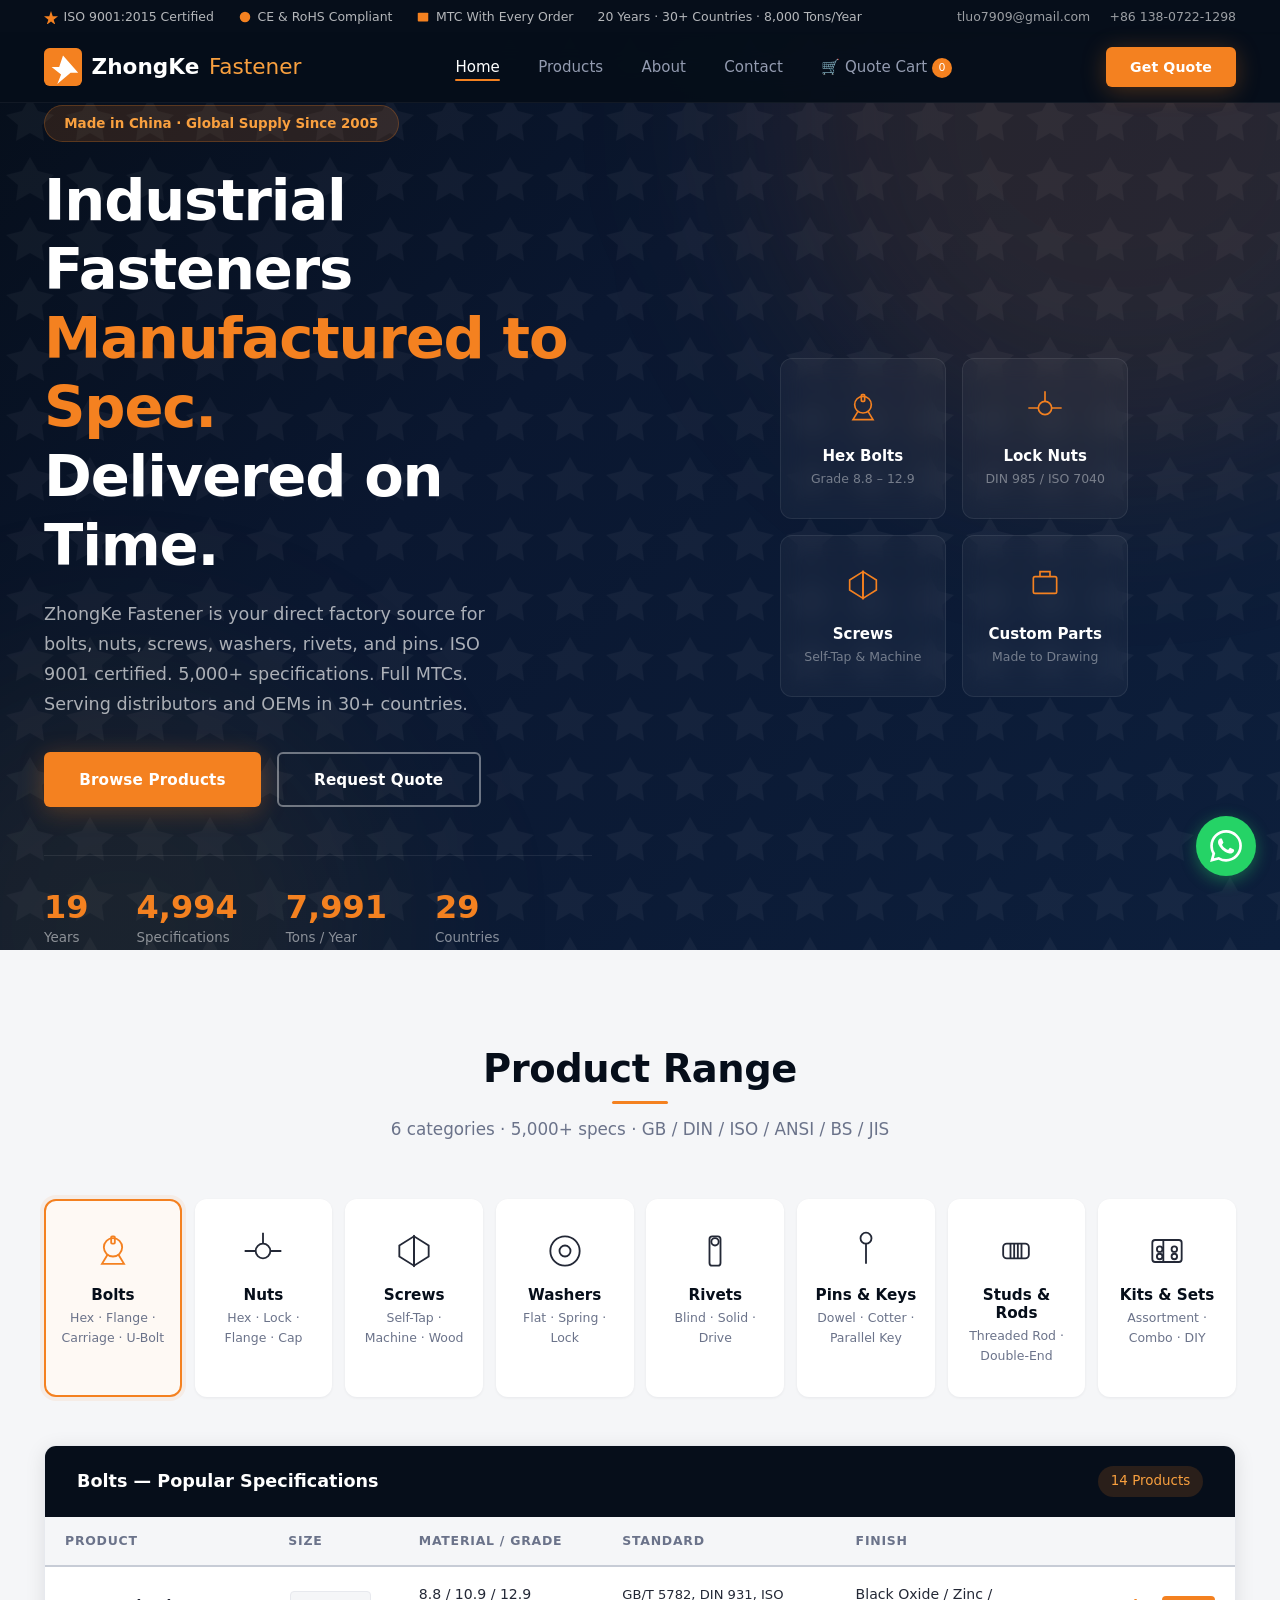
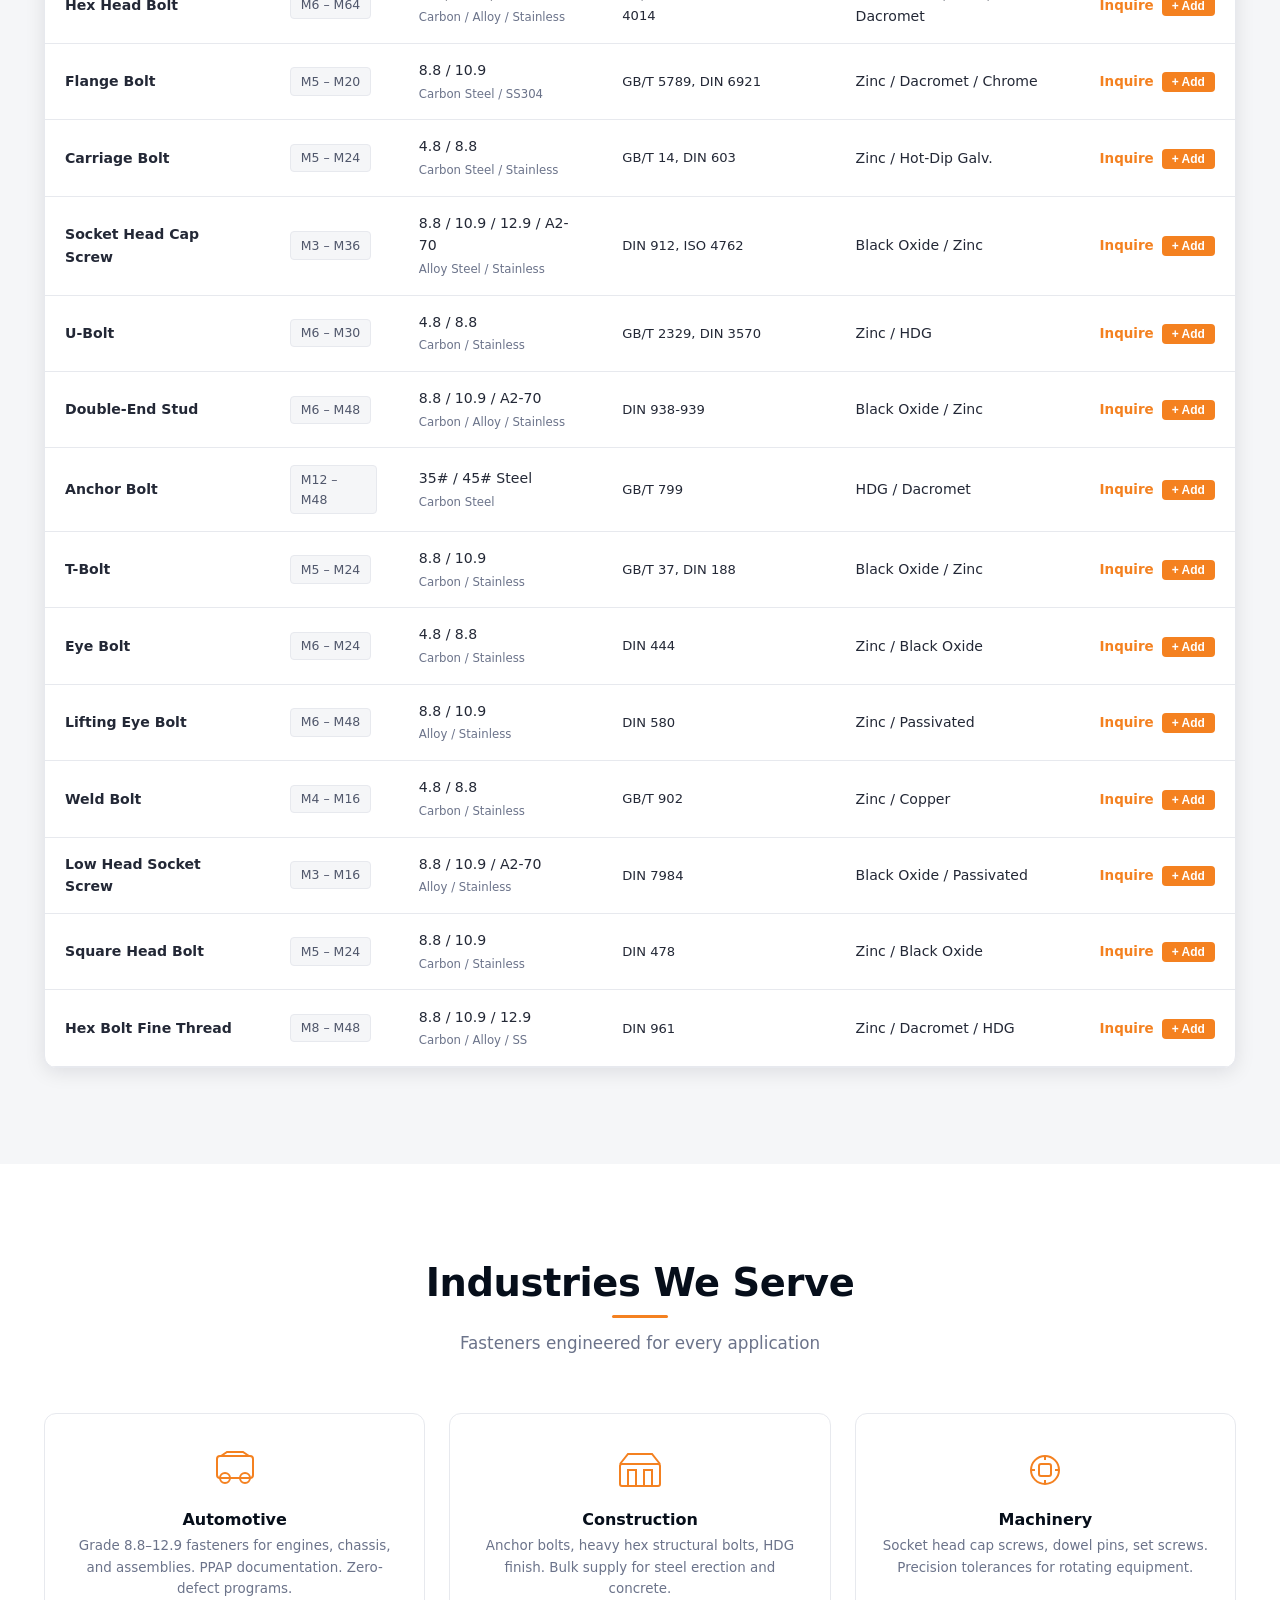
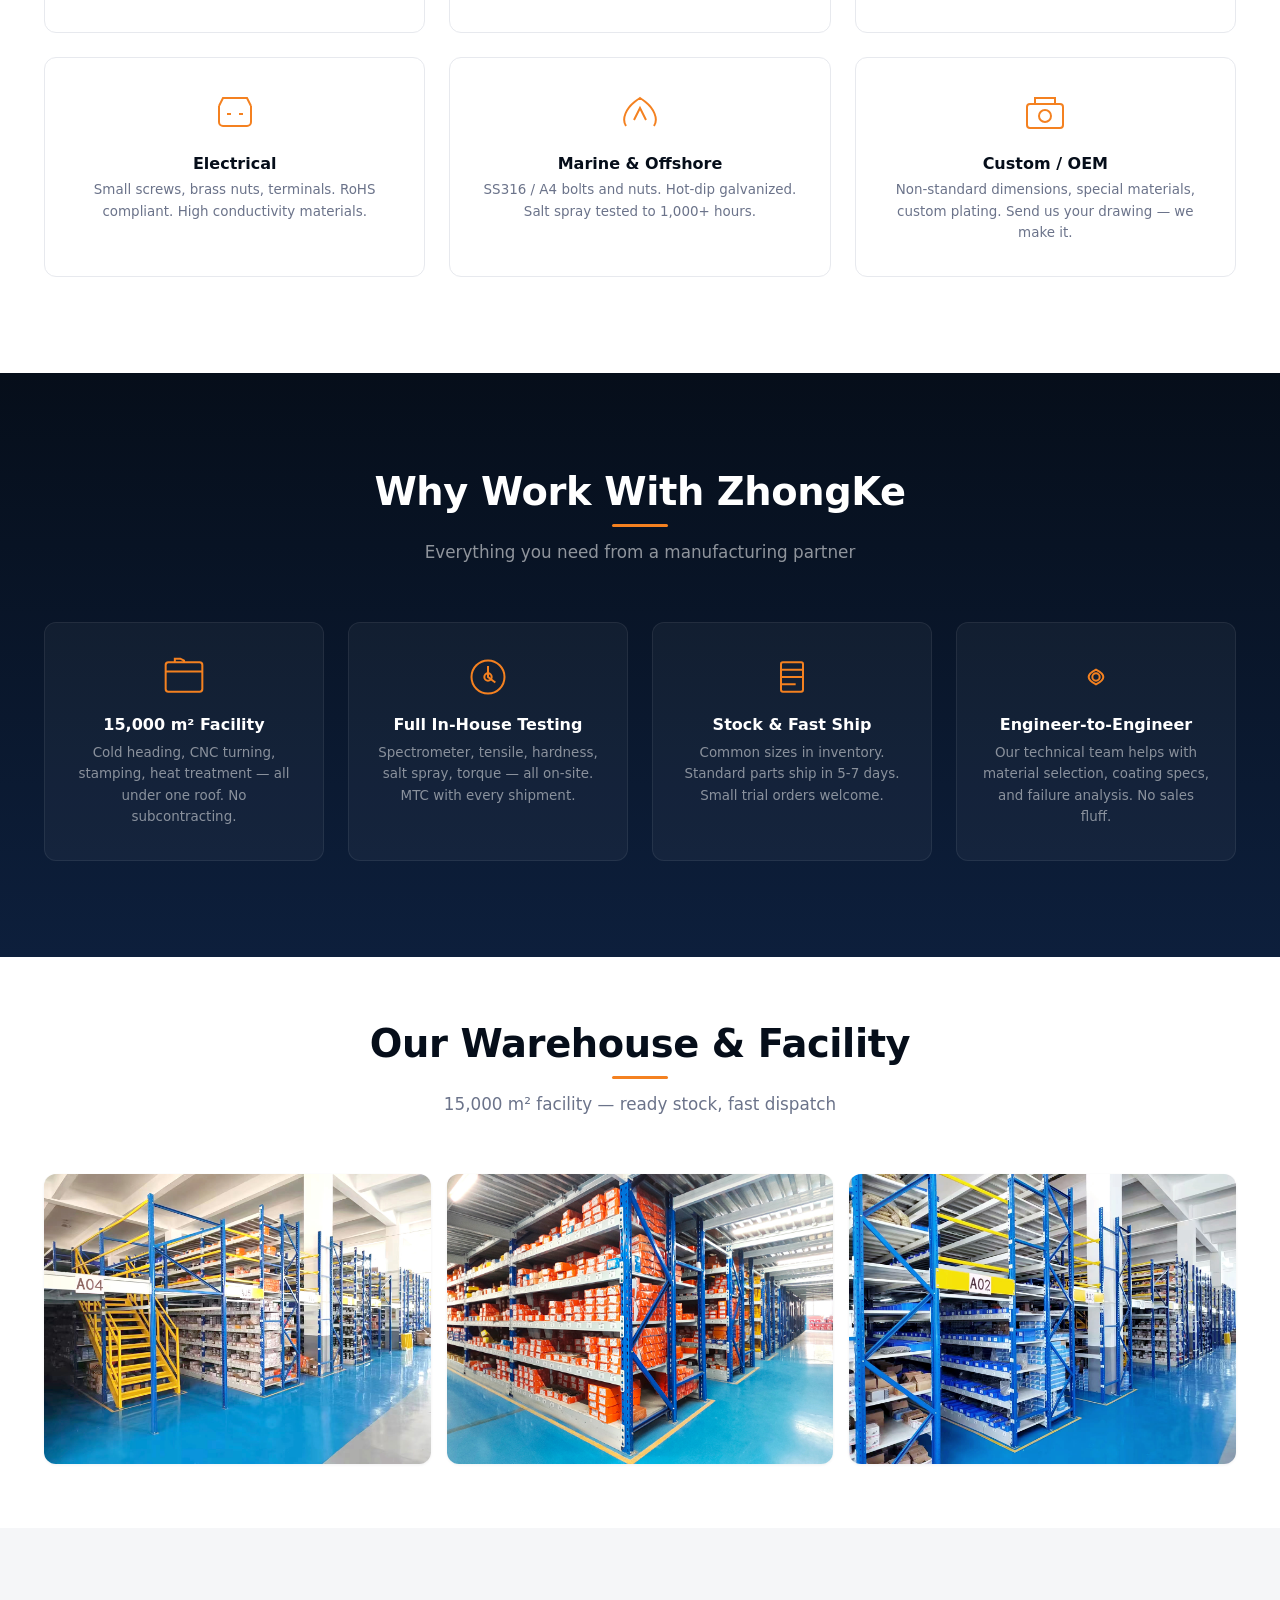
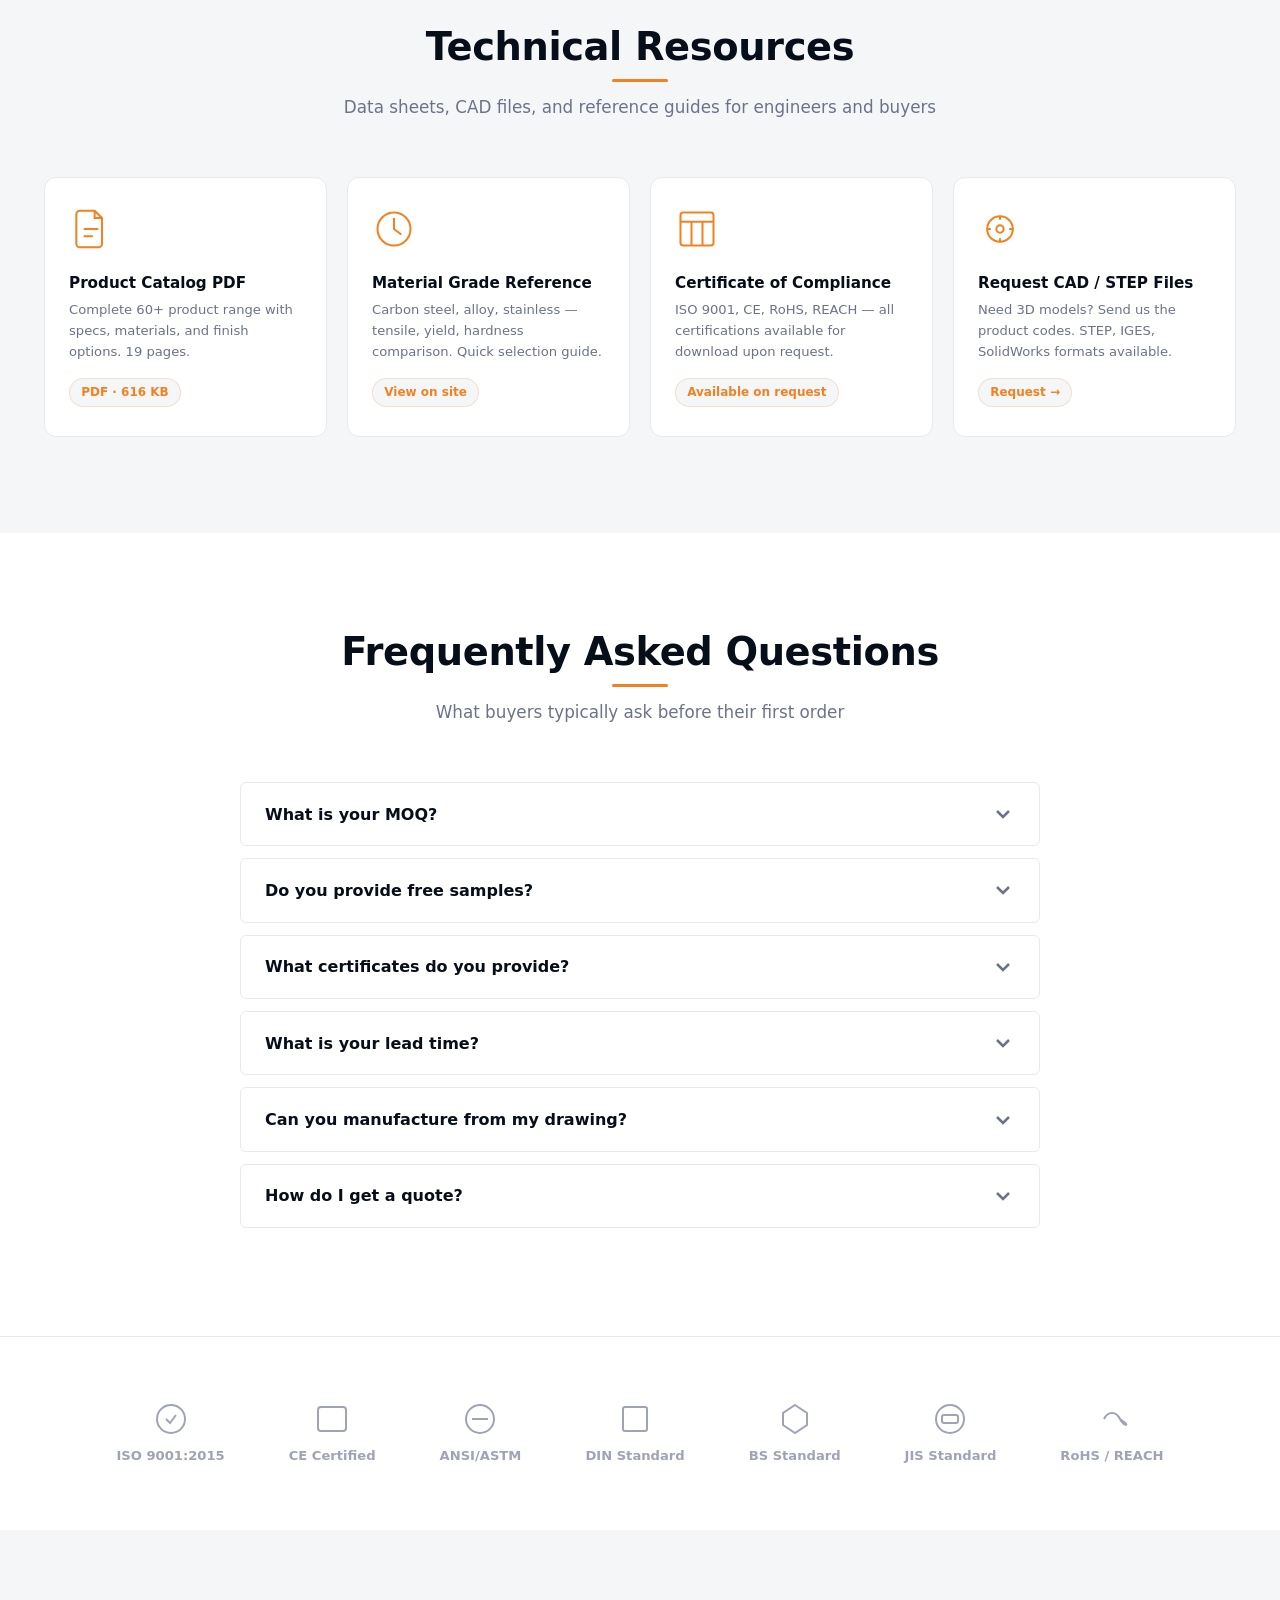
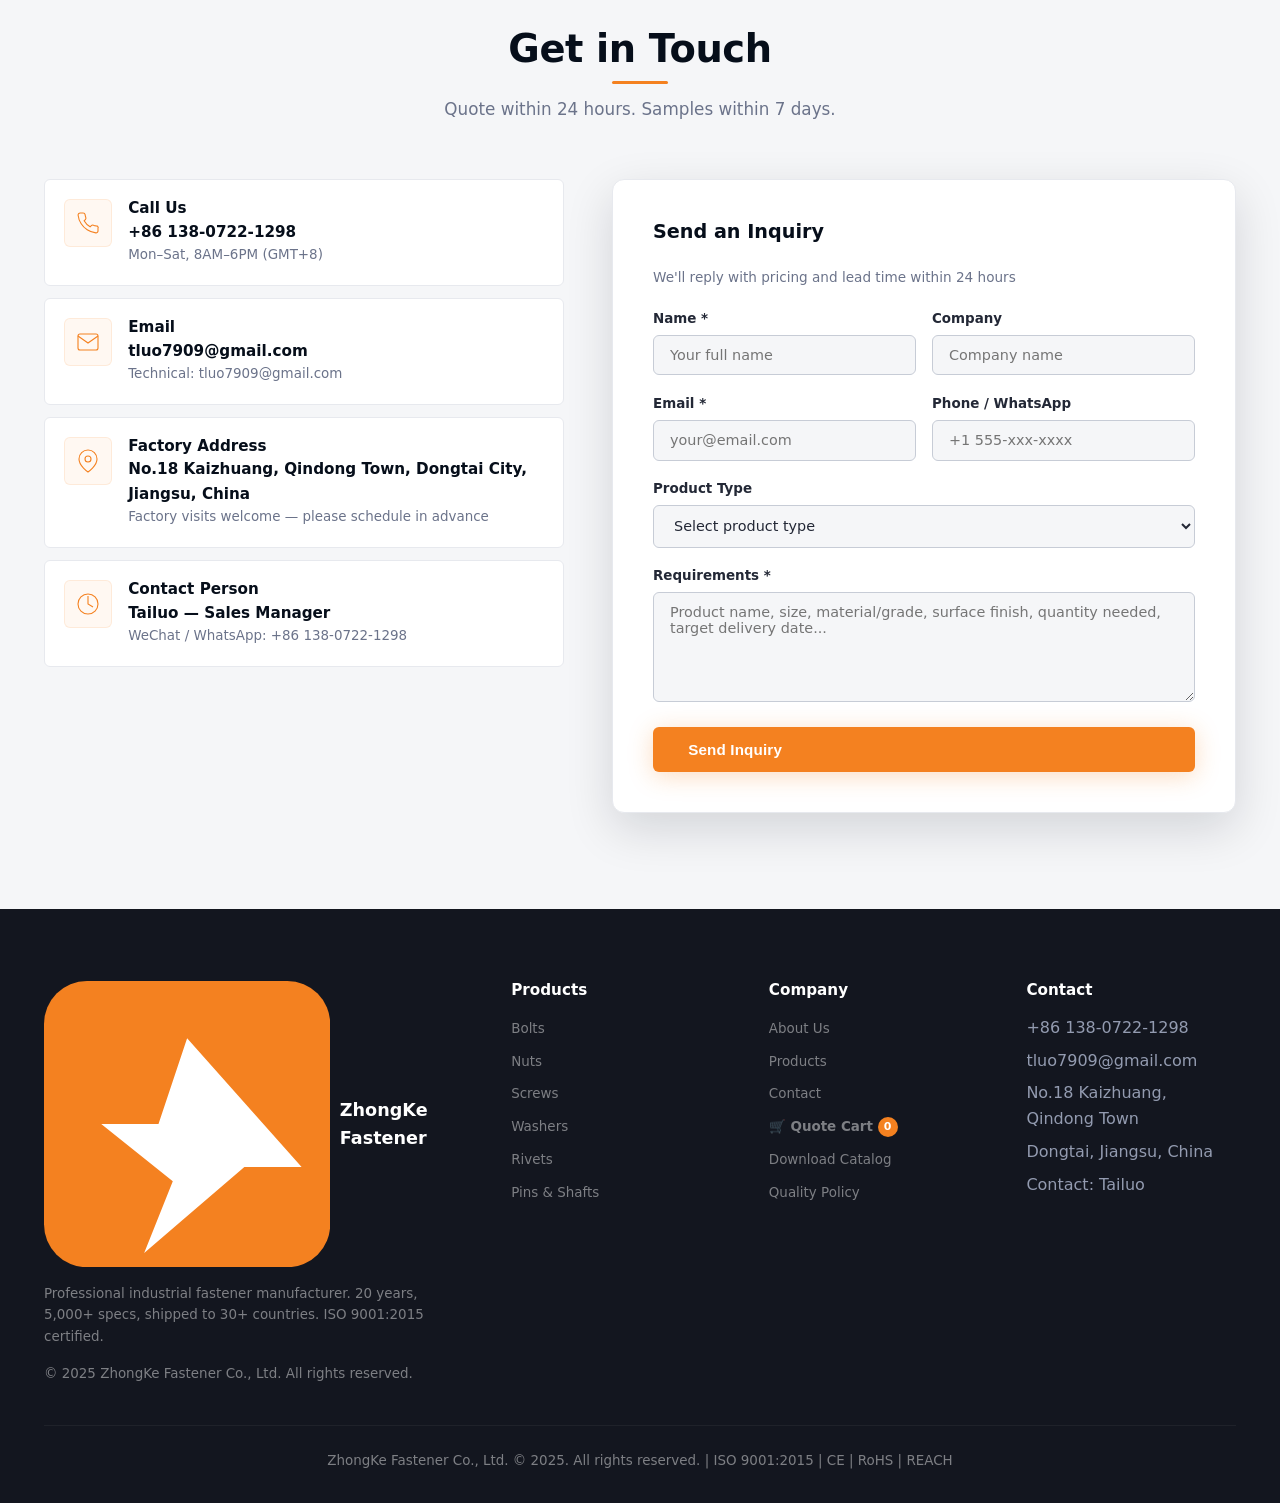
==== commit 21d78b90: "Final polish: SVG contact icons, Google Maps, privacy page, 404 page, mobile trust bar - Contact pag" ====
--- a/index.html
+++ b/index.html
@@ -332,7 +332,7 @@
 <a href="https://wa.me/8613807221298" class="whatsapp-float" target="_blank" rel="noopener" aria-label="Chat on WhatsApp">
 <svg viewBox="0 0 24 24" width="32" height="32"><path d="M17.472 14.382c-.297-.149-1.758-.867-2.03-.967-.273-.099-.471-.148-.67.15-.197.297-.767.966-.94 1.164-.173.199-.347.223-.644.075-.297-.15-1.255-.463-2.39-1.475-.883-.788-1.48-1.761-1.653-2.059-.173-.297-.018-.458.13-.606.134-.133.298-.347.446-.52.149-.174.198-.298.298-.497.099-.198.05-.371-.025-.52-.075-.149-.669-1.612-.916-2.207-.242-.579-.487-.5-.669-.51-.173-.008-.371-.01-.57-.01-.198 0-.52.074-.792.372-.272.297-1.04 1.016-1.04 2.479 0 1.462 1.065 2.875 1.213 3.074.149.198 2.096 3.2 5.077 4.487.709.306 1.262.489 1.694.625.712.227 1.36.195 1.871.118.571-.085 1.758-.719 2.006-1.413.248-.694.248-1.289.173-1.413-.074-.124-.272-.198-.57-.347m-5.421 7.403h-.004a9.87 9.87 0 01-5.031-1.378l-.361-.214-3.741.982.998-3.648-.235-.374a9.86 9.86 0 01-1.51-5.26c.001-5.45 4.436-9.884 9.888-9.884 2.64 0 5.122 1.03 6.988 2.898a9.825 9.825 0 012.893 6.994c-.003 5.45-4.437 9.884-9.885 9.884m8.413-18.297A11.815 11.815 0 0012.05 0C5.495 0 .16 5.335.157 11.892c0 2.096.547 4.142 1.588 5.945L.057 24l6.305-1.654a11.882 11.882 0 005.683 1.448h.005c6.554 0 11.89-5.335 11.893-11.893a11.821 11.821 0 00-3.48-8.413z" fill="white"/></svg></a>
 <!-- Google Analytics -->
-<script async src="https://www.googletagmanager.com/gtag/js?id=G-PLACEHOLDER"></script>
-<script>window.dataLayer=window.dataLayer||[];function gtag(){dataLayer.push(arguments);}gtag('js',new Date());gtag('config','G-PLACEHOLDER');</script>
+<script async src="https://www.googletagmanager.com/gtag/js?id=G-108Y2N6RFN"></script>
+<script>window.dataLayer=window.dataLayer||[];function gtag(){dataLayer.push(arguments);}gtag('js',new Date());gtag('config','G-108Y2N6RFN');</script>
 </body>
 </html>
--- a/css/style.css
+++ b/css/style.css
@@ -593,8 +593,10 @@
 }
 
 @media (max-width: 768px) {
-  .trust-bar { display: none; }
-  .navbar { top: 0; }
+  .trust-bar { font-size: 0.65rem; padding: 4px 0; display: block; }
+  .trust-bar .container { justify-content: center; gap: 0.4rem; }
+  .trust-bar span { margin: 0 2px; }
+  .navbar { top: auto; }
   .nav-links { display: none; }
   .nav-links.open { display: flex; flex-direction: column; position: absolute; top: 70px; left: 0; right: 0; background: var(--blue-dark); padding: 1.5rem; gap: 1.2rem; border-bottom: 2px solid var(--orange); }
   .mobile-toggle { display: flex; }
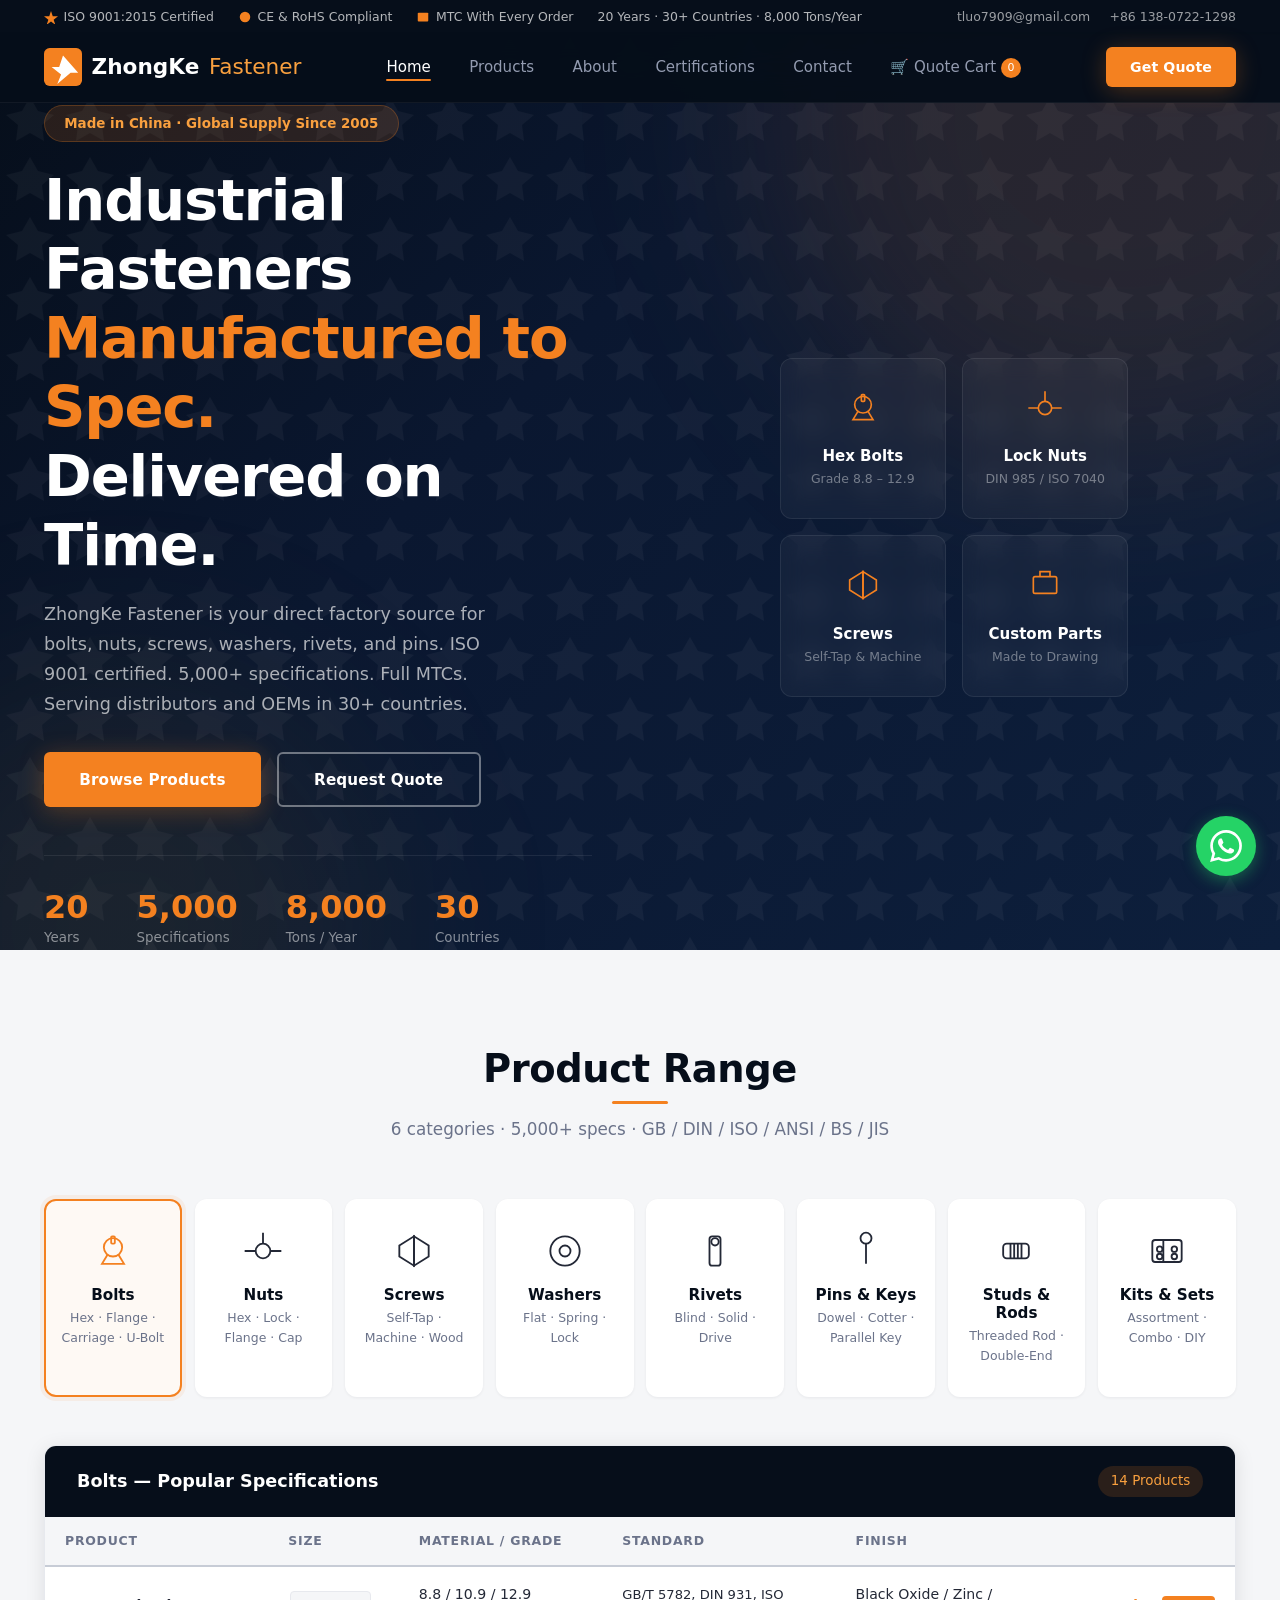
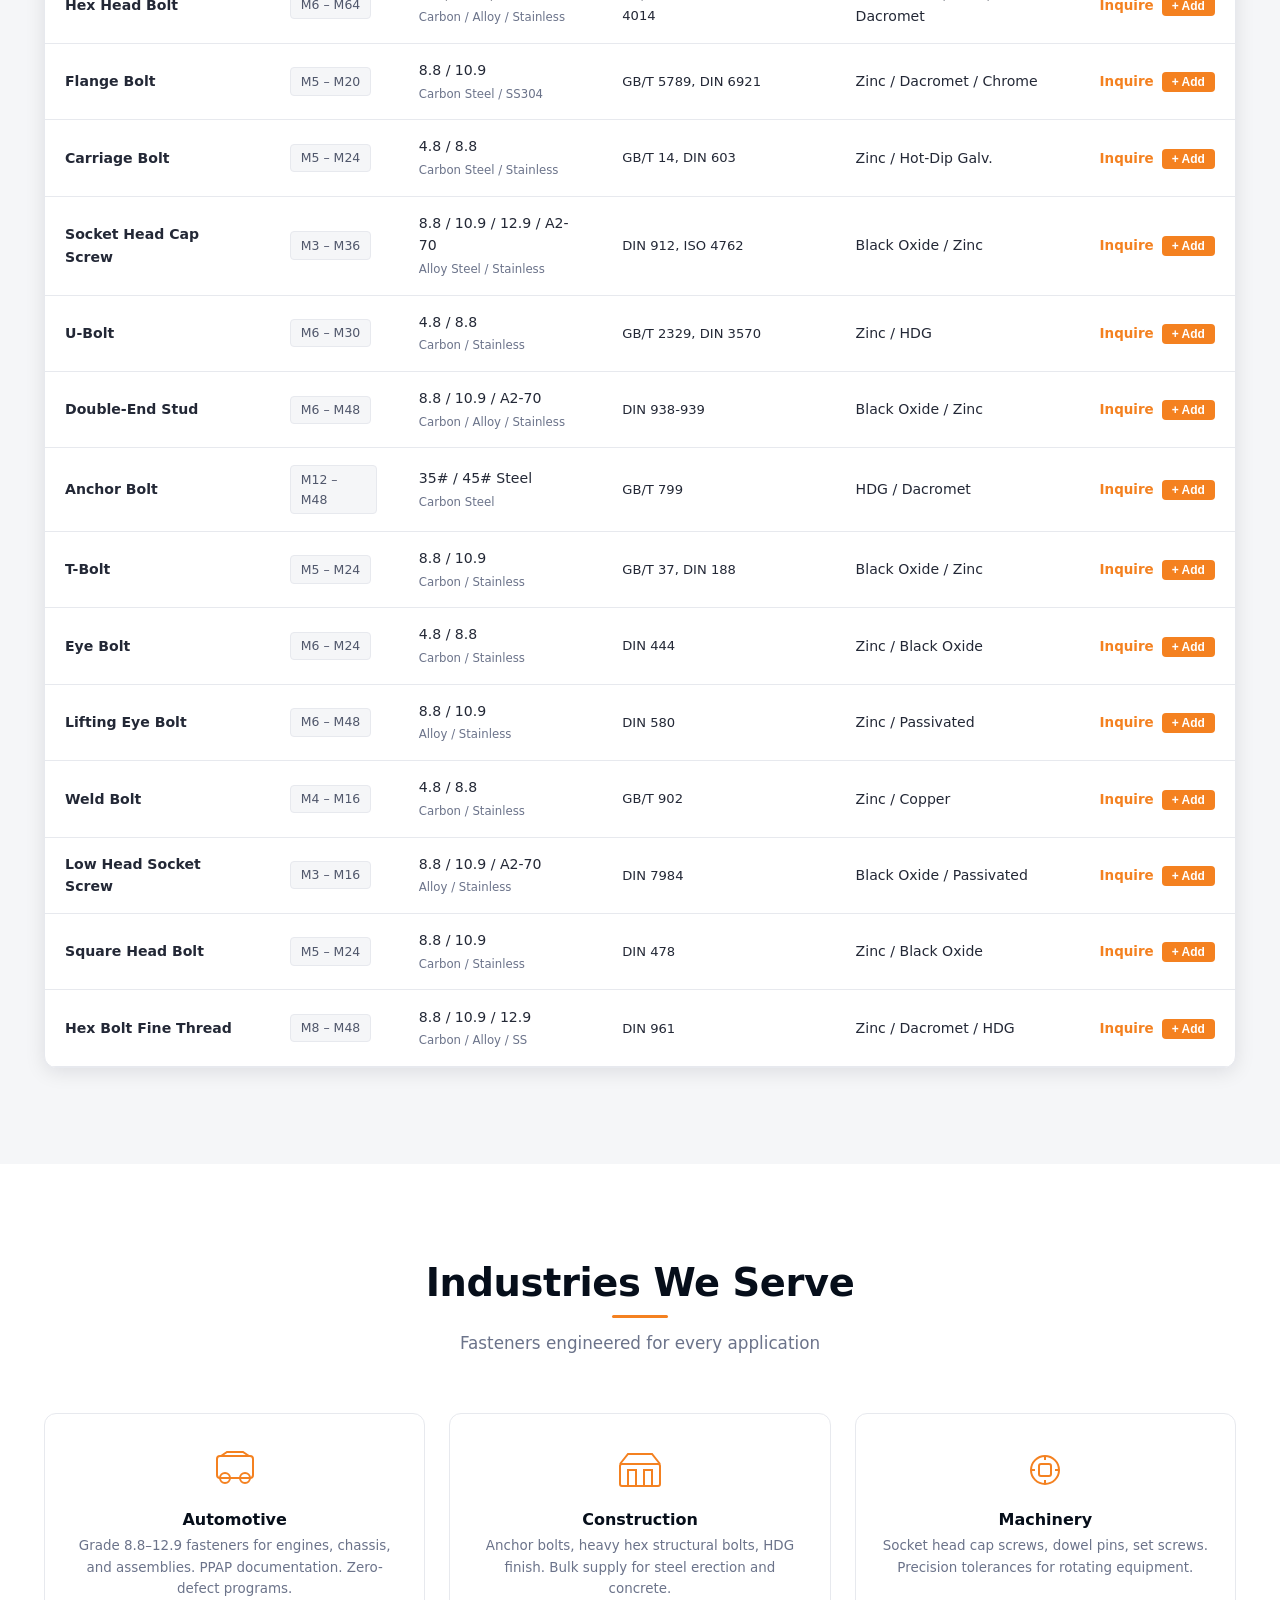
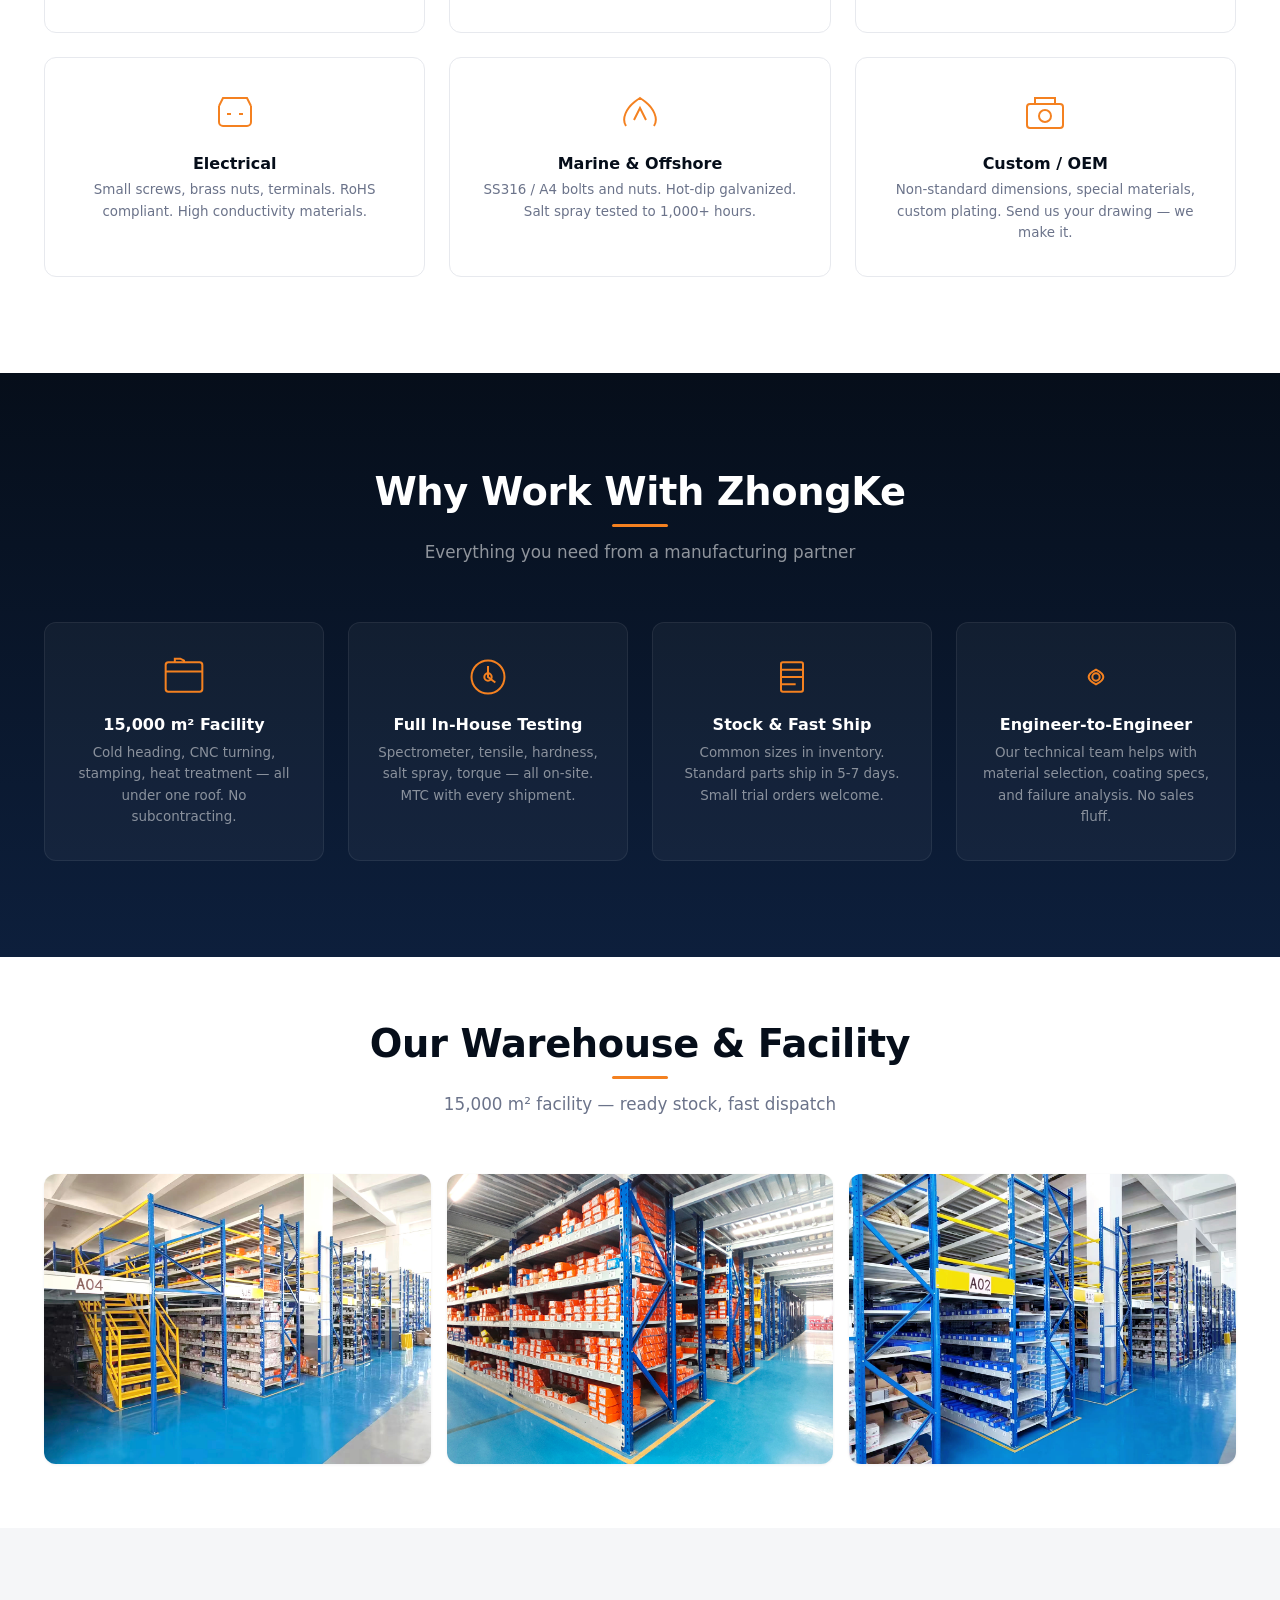
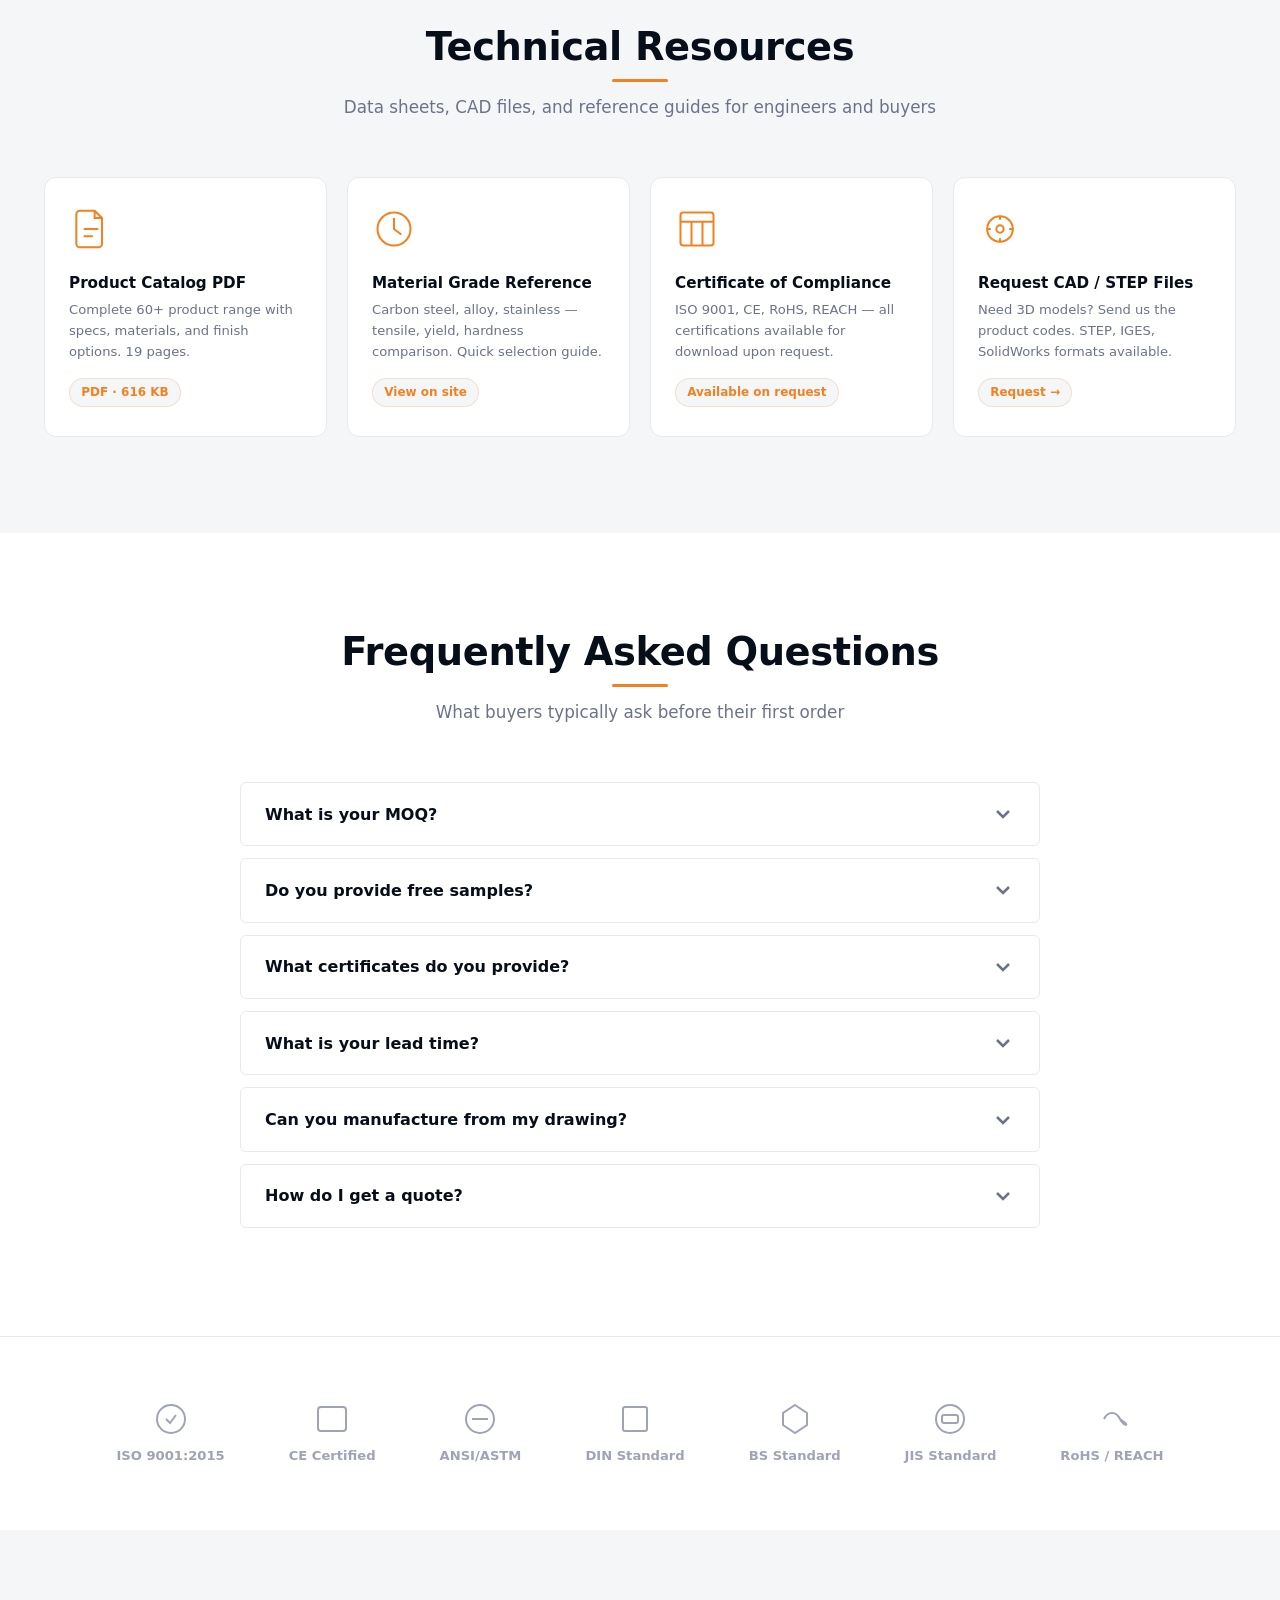
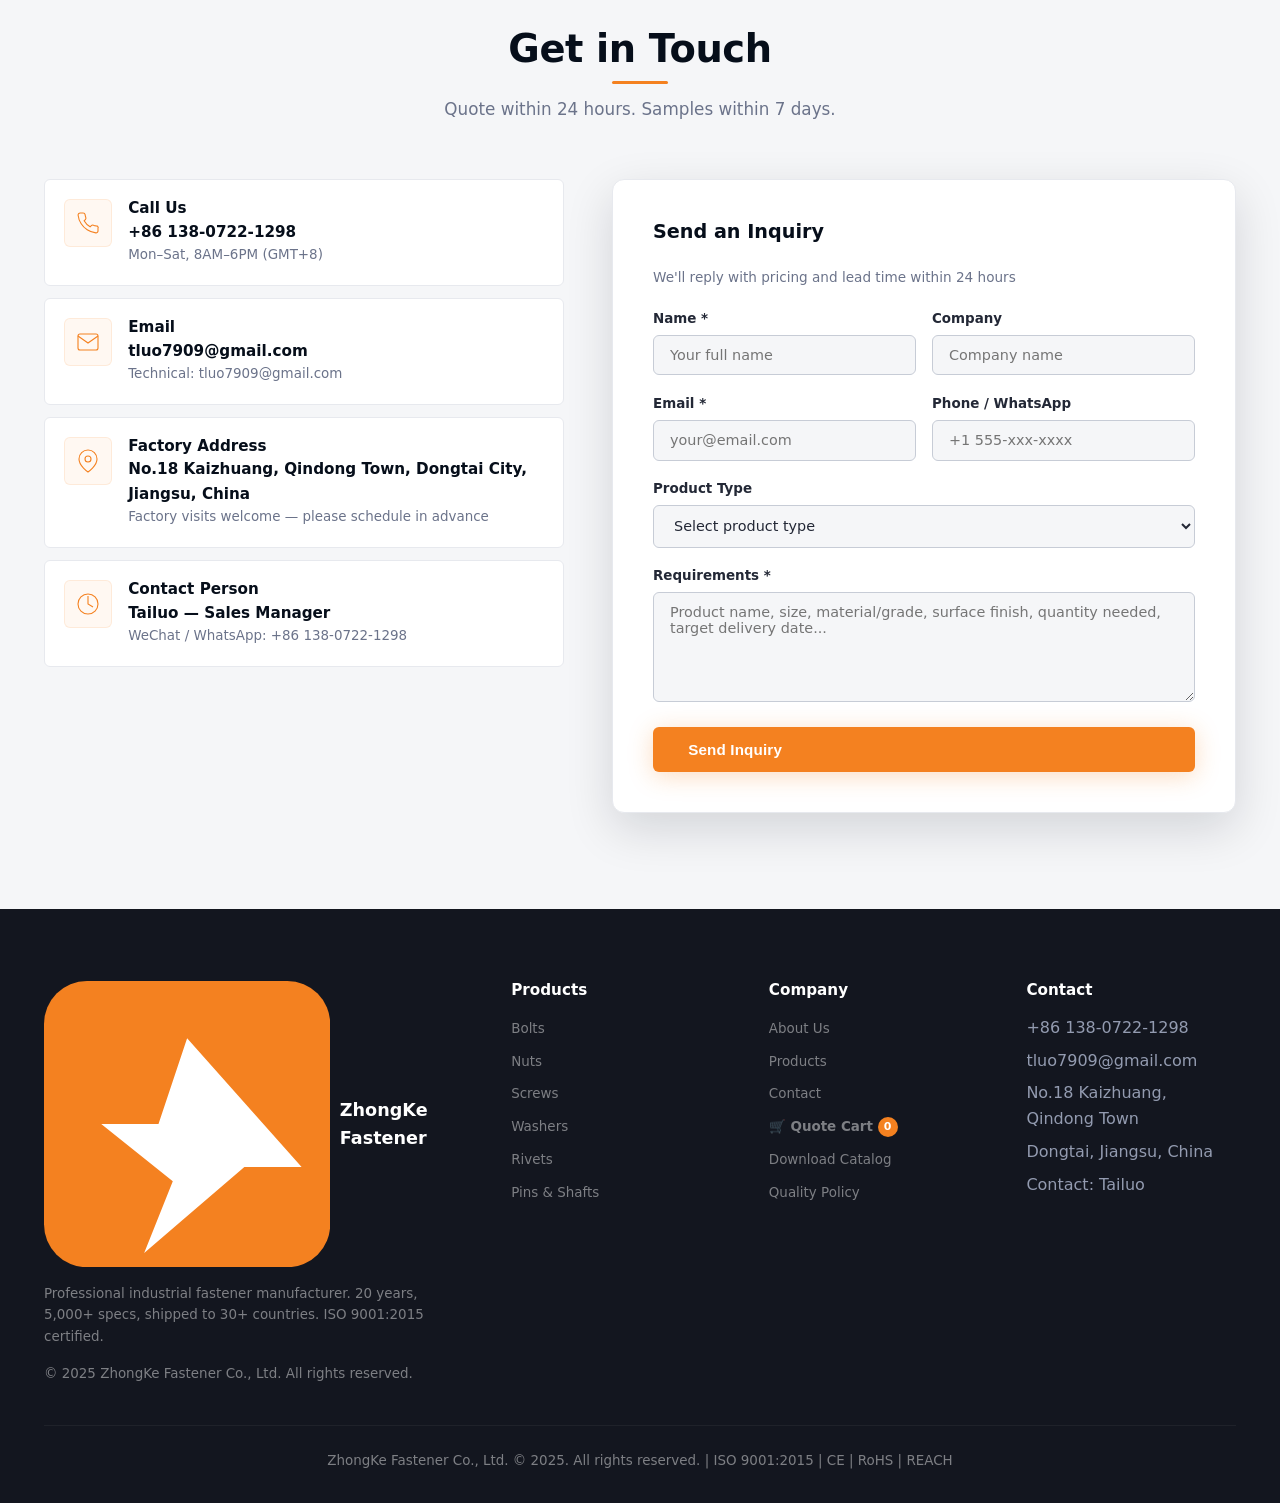
==== commit 91fffdfe: "Add Certifications page with compliance and quality documents showcase - New certifications.html: IS" ====
--- a/index.html
+++ b/index.html
@@ -56,6 +56,7 @@
         <li><a href="index.html" class="active">Home</a></li>
         <li><a href="products.html">Products</a></li>
         <li><a href="about.html">About</a></li>
+        <li><a href="certifications.html">Certifications</a></li>
         <li><a href="contact.html">Contact</a></li>
         <li><a href="cart.html" class="cart-nav-link">🛒 Quote Cart <span class="cart-badge" style="display:none;background:var(--orange);color:#fff;border-radius:50%;width:20px;height:20px;font-size:11px;align-items:center;justify-content:center;vertical-align:middle;">0</span></a></li>
       </ul>
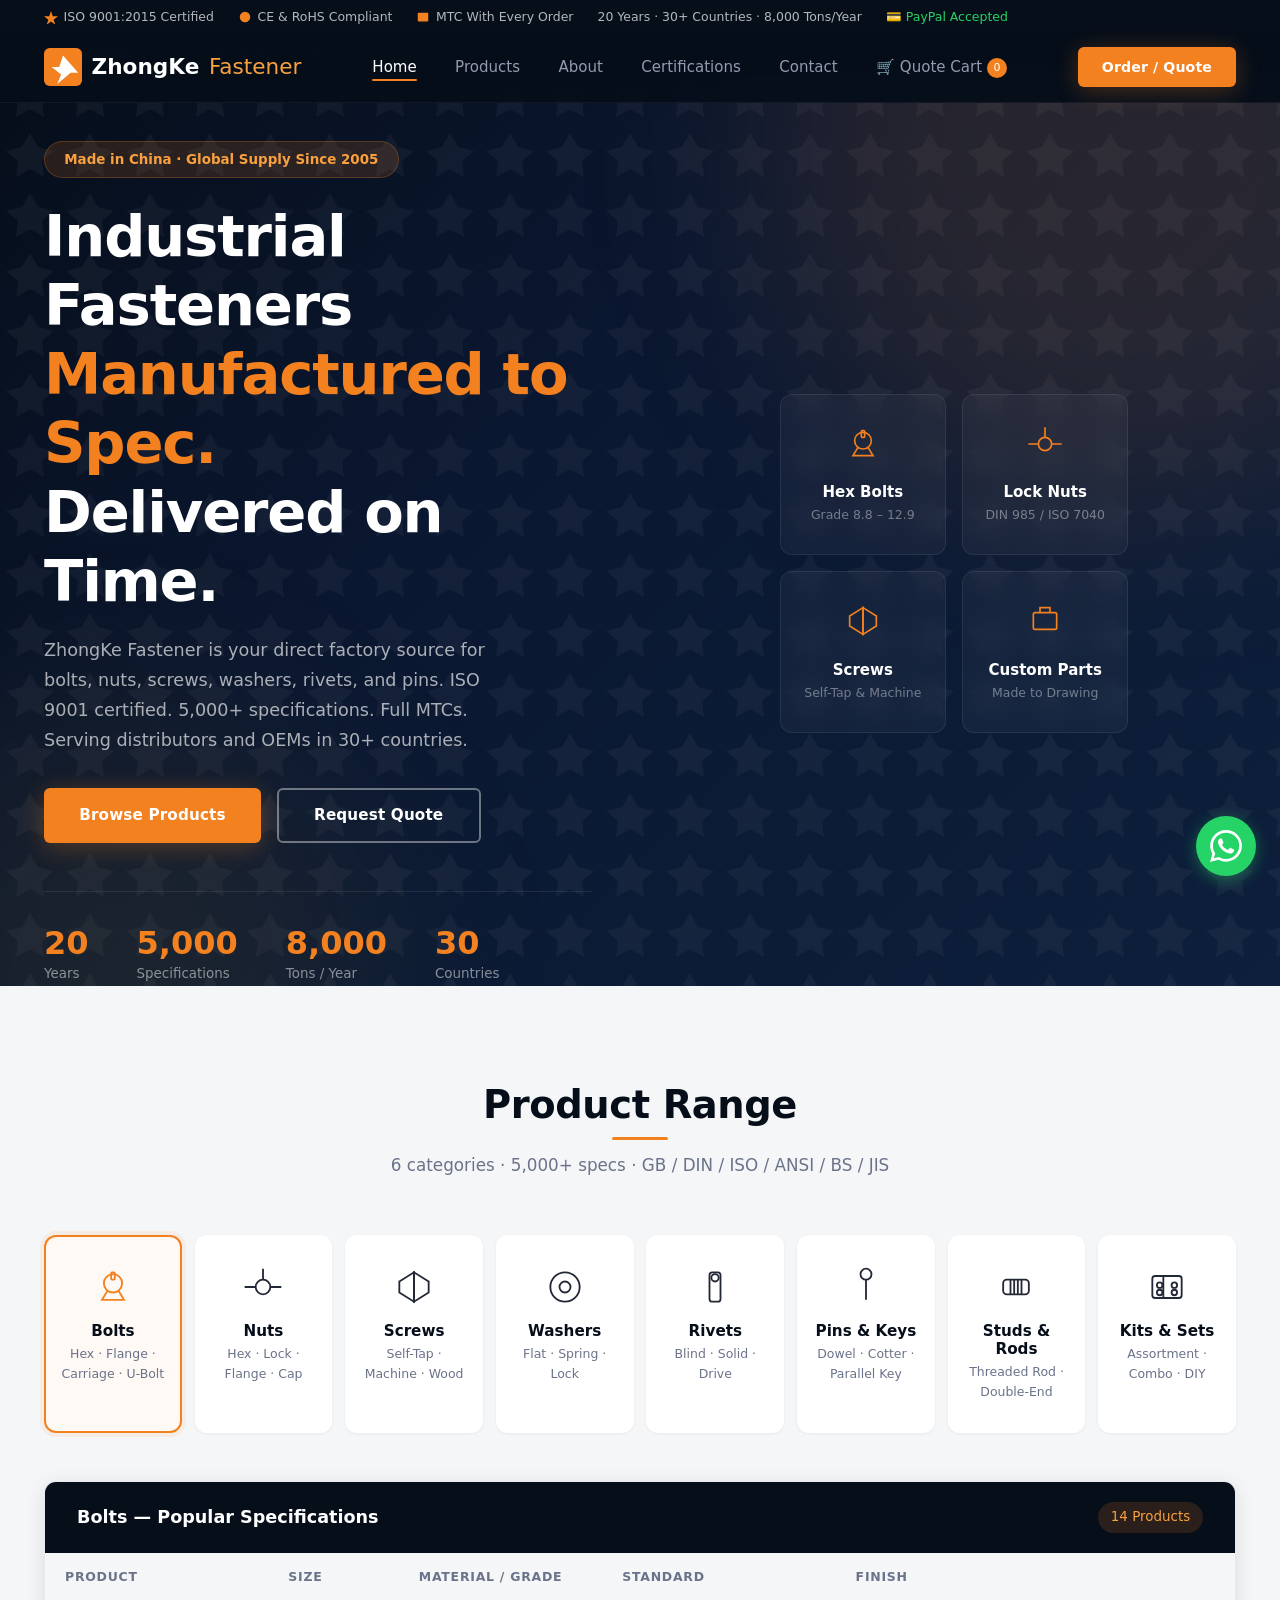
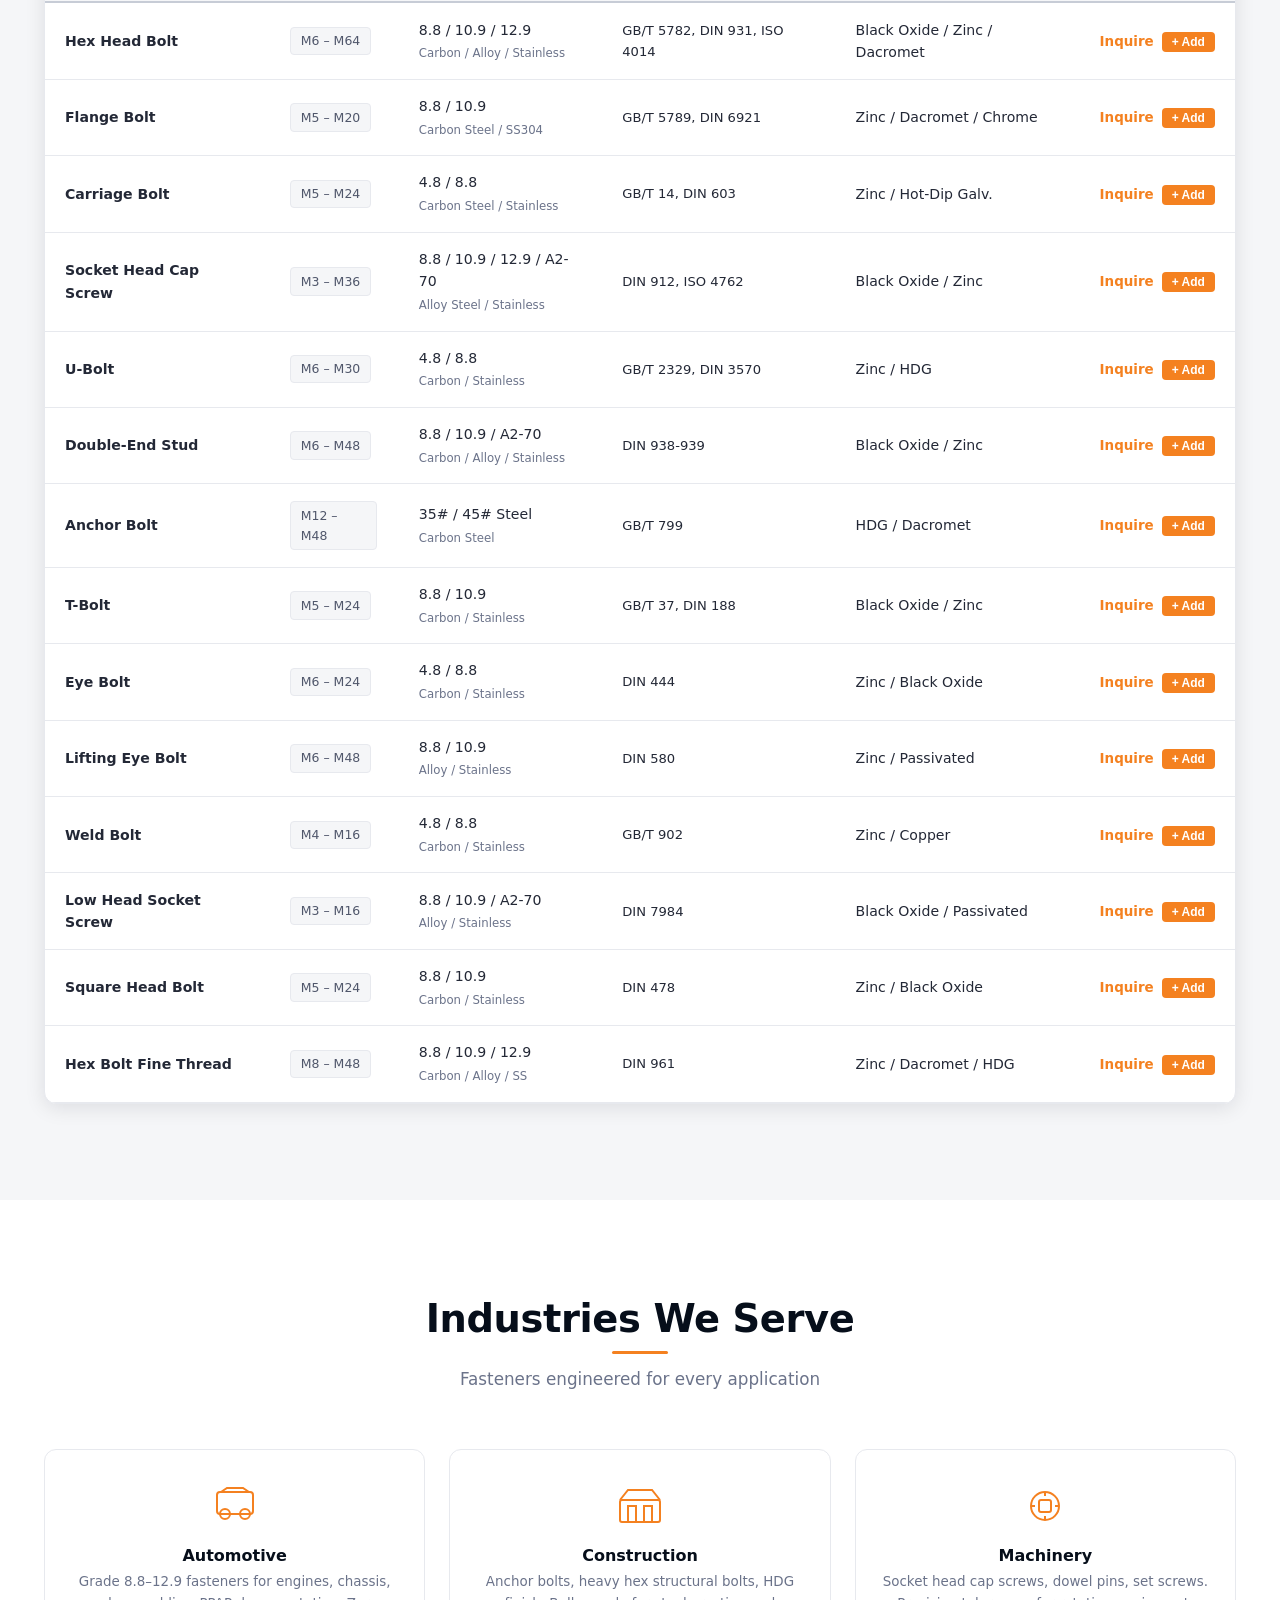
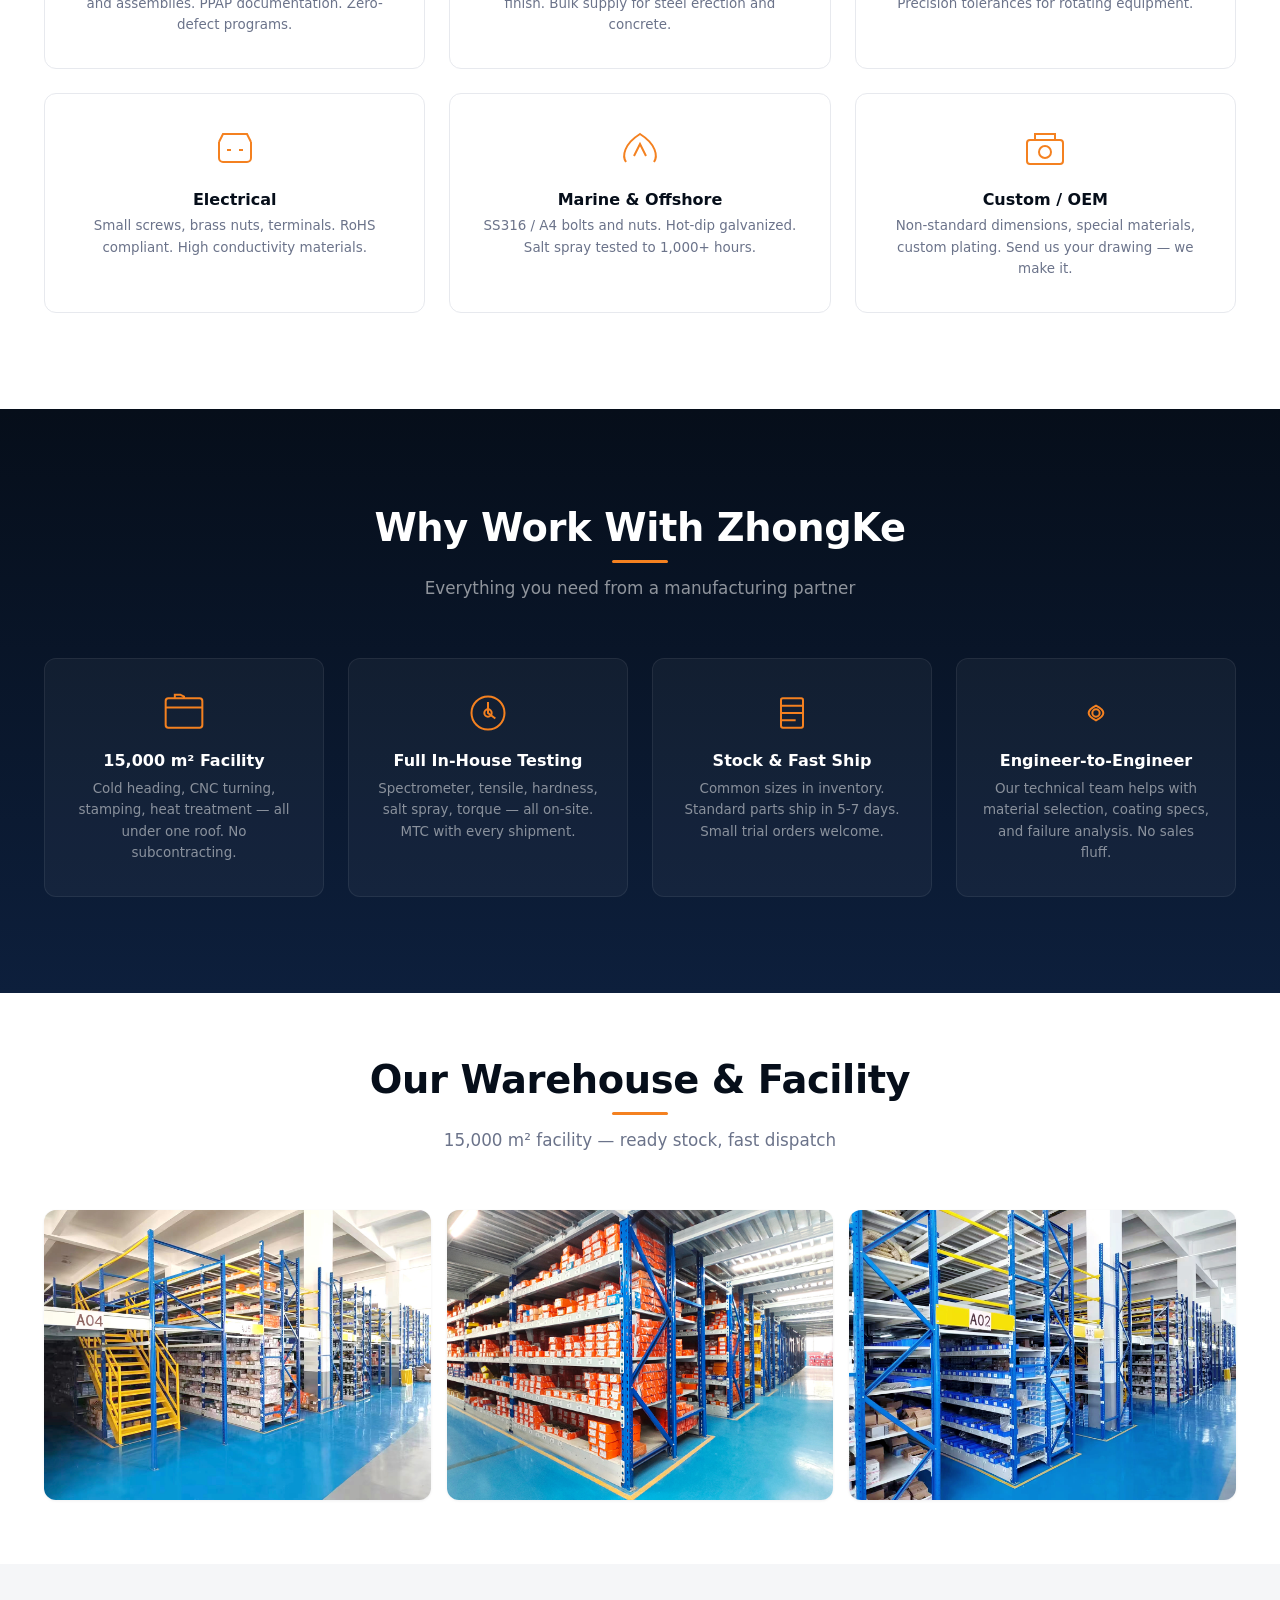
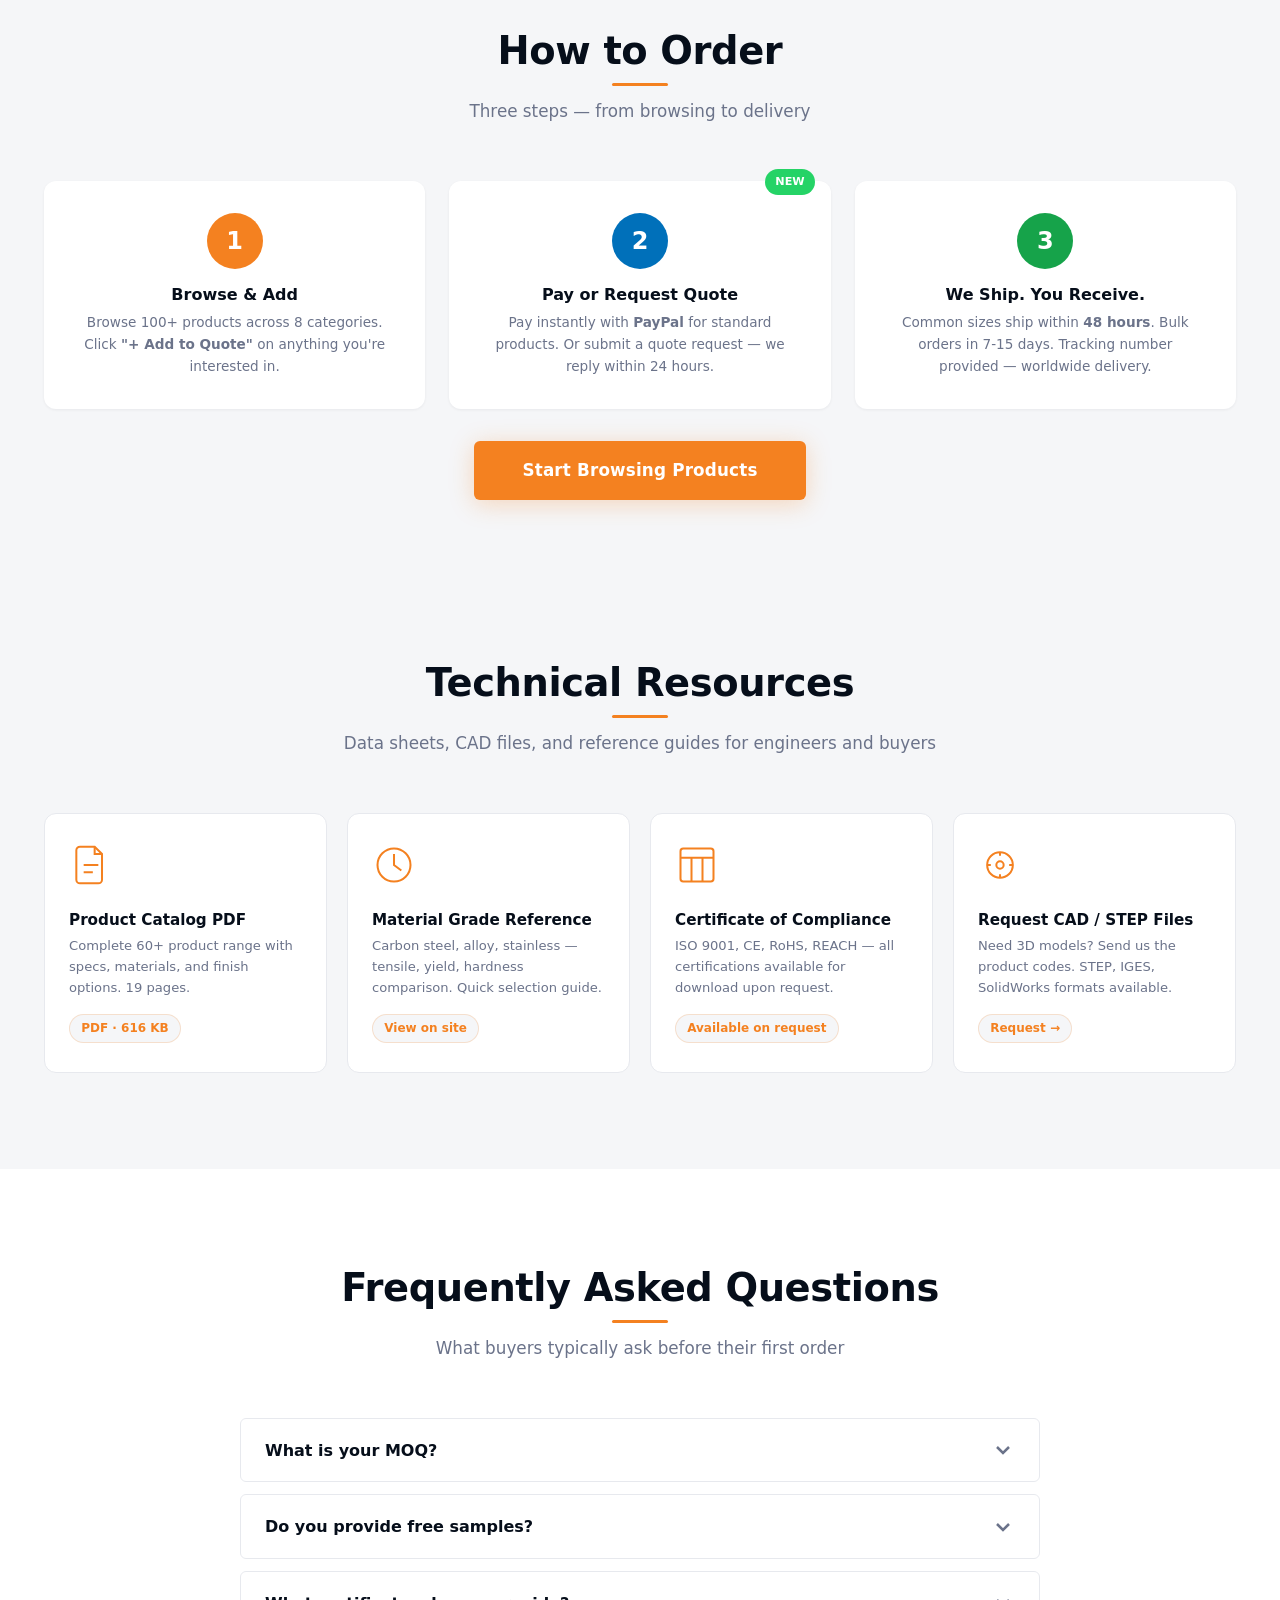
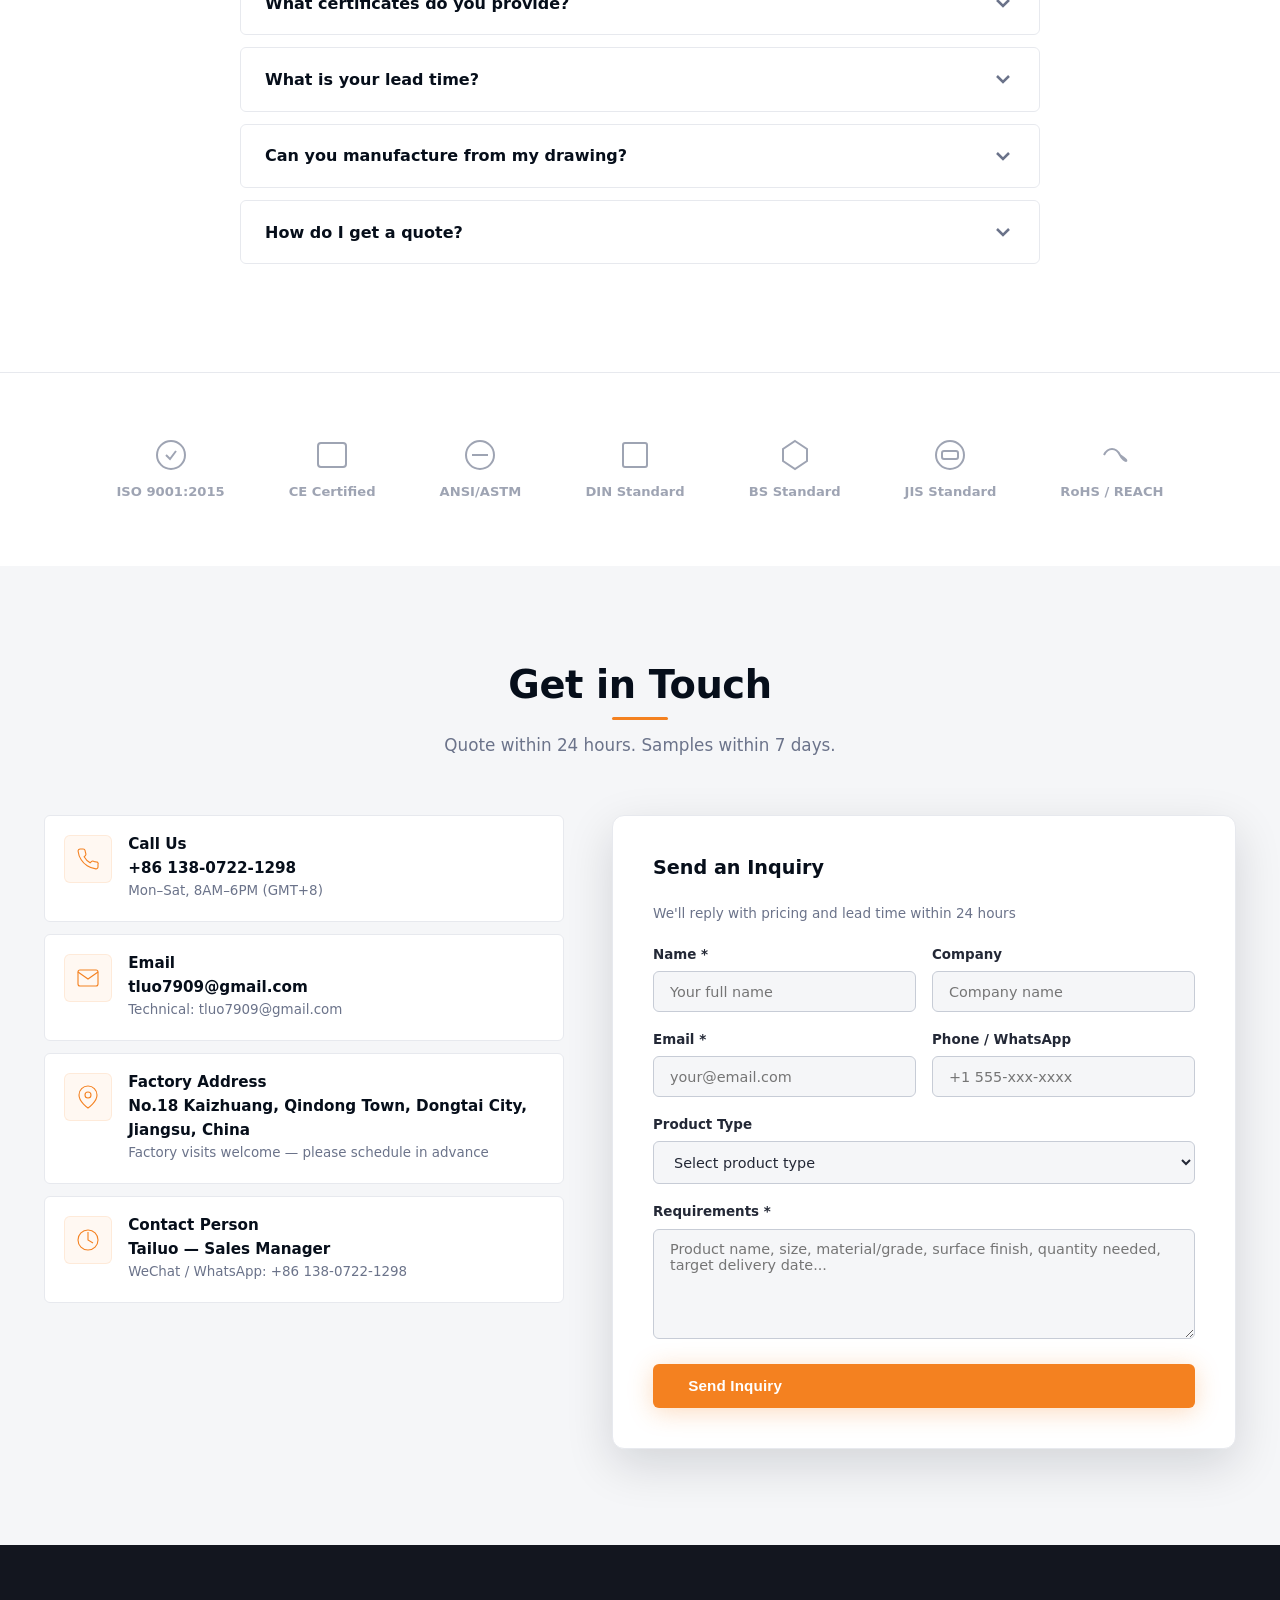
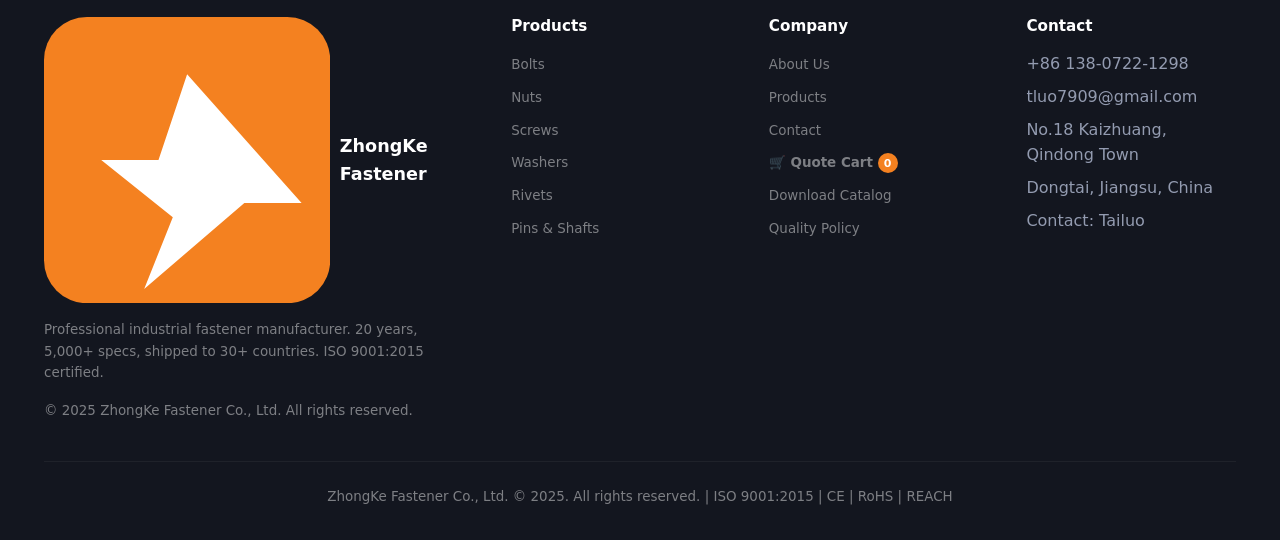
==== commit 23f092b2: "Show payment capability: How to Order section + PayPal trust badge - New 'How to Order' 3-step secti" ====
--- a/index.html
+++ b/index.html
@@ -37,6 +37,7 @@
         <span><svg viewBox="0 0 16 16" fill="currentColor" width="14" height="14"><circle cx="8" cy="8" r="6"/><path d="M5 8l2 2 4-4"/></svg> CE & RoHS Compliant</span>
         <span><svg viewBox="0 0 16 16" fill="currentColor" width="14" height="14"><rect x="2" y="3" width="12" height="10" rx="1"/><path d="M5 7l2 2 4-4"/></svg> MTC With Every Order</span>
         <span>20 Years · 30+ Countries · 8,000 Tons/Year</span>
+        <span style="color:#25D366;">💳 PayPal Accepted</span>
       </div>
       <div class="trust-contact">
         <a href="mailto:tluo7909@gmail.com">tluo7909@gmail.com</a>
@@ -60,7 +61,7 @@
         <li><a href="contact.html">Contact</a></li>
         <li><a href="cart.html" class="cart-nav-link">🛒 Quote Cart <span class="cart-badge" style="display:none;background:var(--orange);color:#fff;border-radius:50%;width:20px;height:20px;font-size:11px;align-items:center;justify-content:center;vertical-align:middle;">0</span></a></li>
       </ul>
-      <div class="nav-cta"><a href="contact.html" class="btn btn-primary">Get Quote</a></div>
+      <div class="nav-cta"><a href="contact.html" class="btn btn-primary">Order / Quote</a></div>
       <button class="mobile-toggle" id="mobileToggle" aria-label="Menu"><span></span><span></span><span></span></button>
     </div>
   </nav>
@@ -188,6 +189,34 @@
         <div style="border-radius:12px;overflow:hidden;aspect-ratio:4/3;box-shadow:var(--shadow-sm);"><img src="images/factory/warehouse-1.jpg" alt="ZhongKe warehouse inventory" loading="lazy" style="width:100%;height:100%;object-fit:cover;"></div>
         <div style="border-radius:12px;overflow:hidden;aspect-ratio:4/3;box-shadow:var(--shadow-sm);"><img src="images/factory/warehouse-2.jpg" alt="ZhongKe warehouse shelves" loading="lazy" style="width:100%;height:100%;object-fit:cover;"></div>
         <div style="border-radius:12px;overflow:hidden;aspect-ratio:4/3;box-shadow:var(--shadow-sm);"><img src="images/factory/warehouse-3.jpg" alt="ZhongKe warehouse stock" loading="lazy" style="width:100%;height:100%;object-fit:cover;"></div>
+      </div>
+    </div>
+  </section>
+
+  <!-- How to Order -->
+  <section class="how-to-order" style="padding:4rem 0;background:var(--gray-50);">
+    <div class="container">
+      <div class="section-title"><h2>How to Order</h2><p>Three steps — from browsing to delivery</p></div>
+      <div style="display:grid;grid-template-columns:repeat(3,1fr);gap:24px;margin-top:2rem;text-align:center;">
+        <div style="background:var(--white);border-radius:12px;padding:2rem;box-shadow:var(--shadow-sm);">
+          <div style="width:56px;height:56px;background:var(--orange);color:#fff;border-radius:50%;display:flex;align-items:center;justify-content:center;font-size:24px;font-weight:700;margin:0 auto 1rem;">1</div>
+          <h3 style="font-size:1rem;margin-bottom:0.5rem;">Browse & Add</h3>
+          <p style="font-size:0.85rem;color:var(--gray-500);">Browse 100+ products across 8 categories. Click <strong>"+ Add to Quote"</strong> on anything you're interested in.</p>
+        </div>
+        <div style="background:var(--white);border-radius:12px;padding:2rem;box-shadow:var(--shadow-sm);position:relative;">
+          <div style="position:absolute;top:-12px;right:16px;background:#25D366;color:#fff;padding:4px 10px;border-radius:20px;font-size:0.7rem;font-weight:700;">NEW</div>
+          <div style="width:56px;height:56px;background:#0070ba;color:#fff;border-radius:50%;display:flex;align-items:center;justify-content:center;font-size:24px;font-weight:700;margin:0 auto 1rem;">2</div>
+          <h3 style="font-size:1rem;margin-bottom:0.5rem;">Pay or Request Quote</h3>
+          <p style="font-size:0.85rem;color:var(--gray-500);">Pay instantly with <strong>PayPal</strong> for standard products. Or submit a quote request — we reply within 24 hours.</p>
+        </div>
+        <div style="background:var(--white);border-radius:12px;padding:2rem;box-shadow:var(--shadow-sm);">
+          <div style="width:56px;height:56px;background:#16a34a;color:#fff;border-radius:50%;display:flex;align-items:center;justify-content:center;font-size:24px;font-weight:700;margin:0 auto 1rem;">3</div>
+          <h3 style="font-size:1rem;margin-bottom:0.5rem;">We Ship. You Receive.</h3>
+          <p style="font-size:0.85rem;color:var(--gray-500);">Common sizes ship within <strong>48 hours</strong>. Bulk orders in 7-15 days. Tracking number provided — worldwide delivery.</p>
+        </div>
+      </div>
+      <div style="text-align:center;margin-top:2rem;">
+        <a href="products.html" class="btn btn-primary" style="font-size:1.05rem;padding:1rem 3rem;">Start Browsing Products</a>
       </div>
     </div>
   </section>
